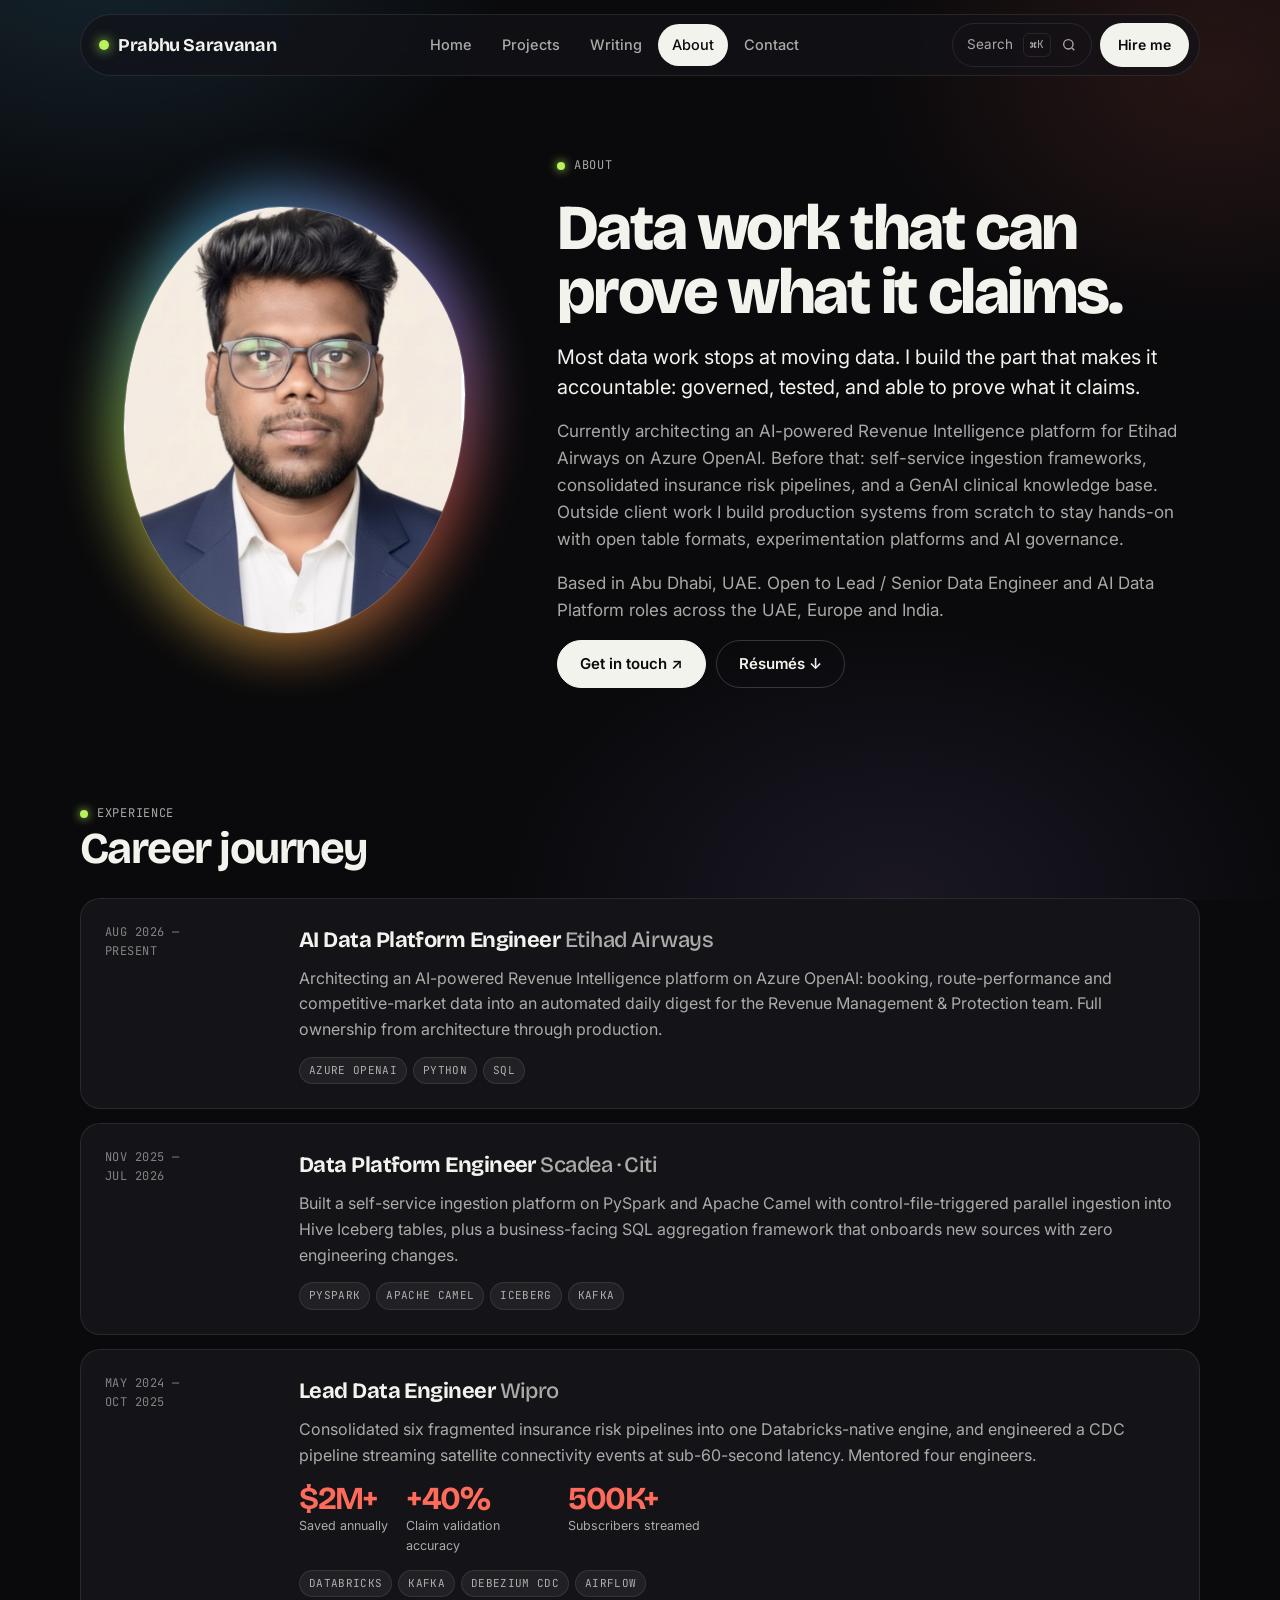
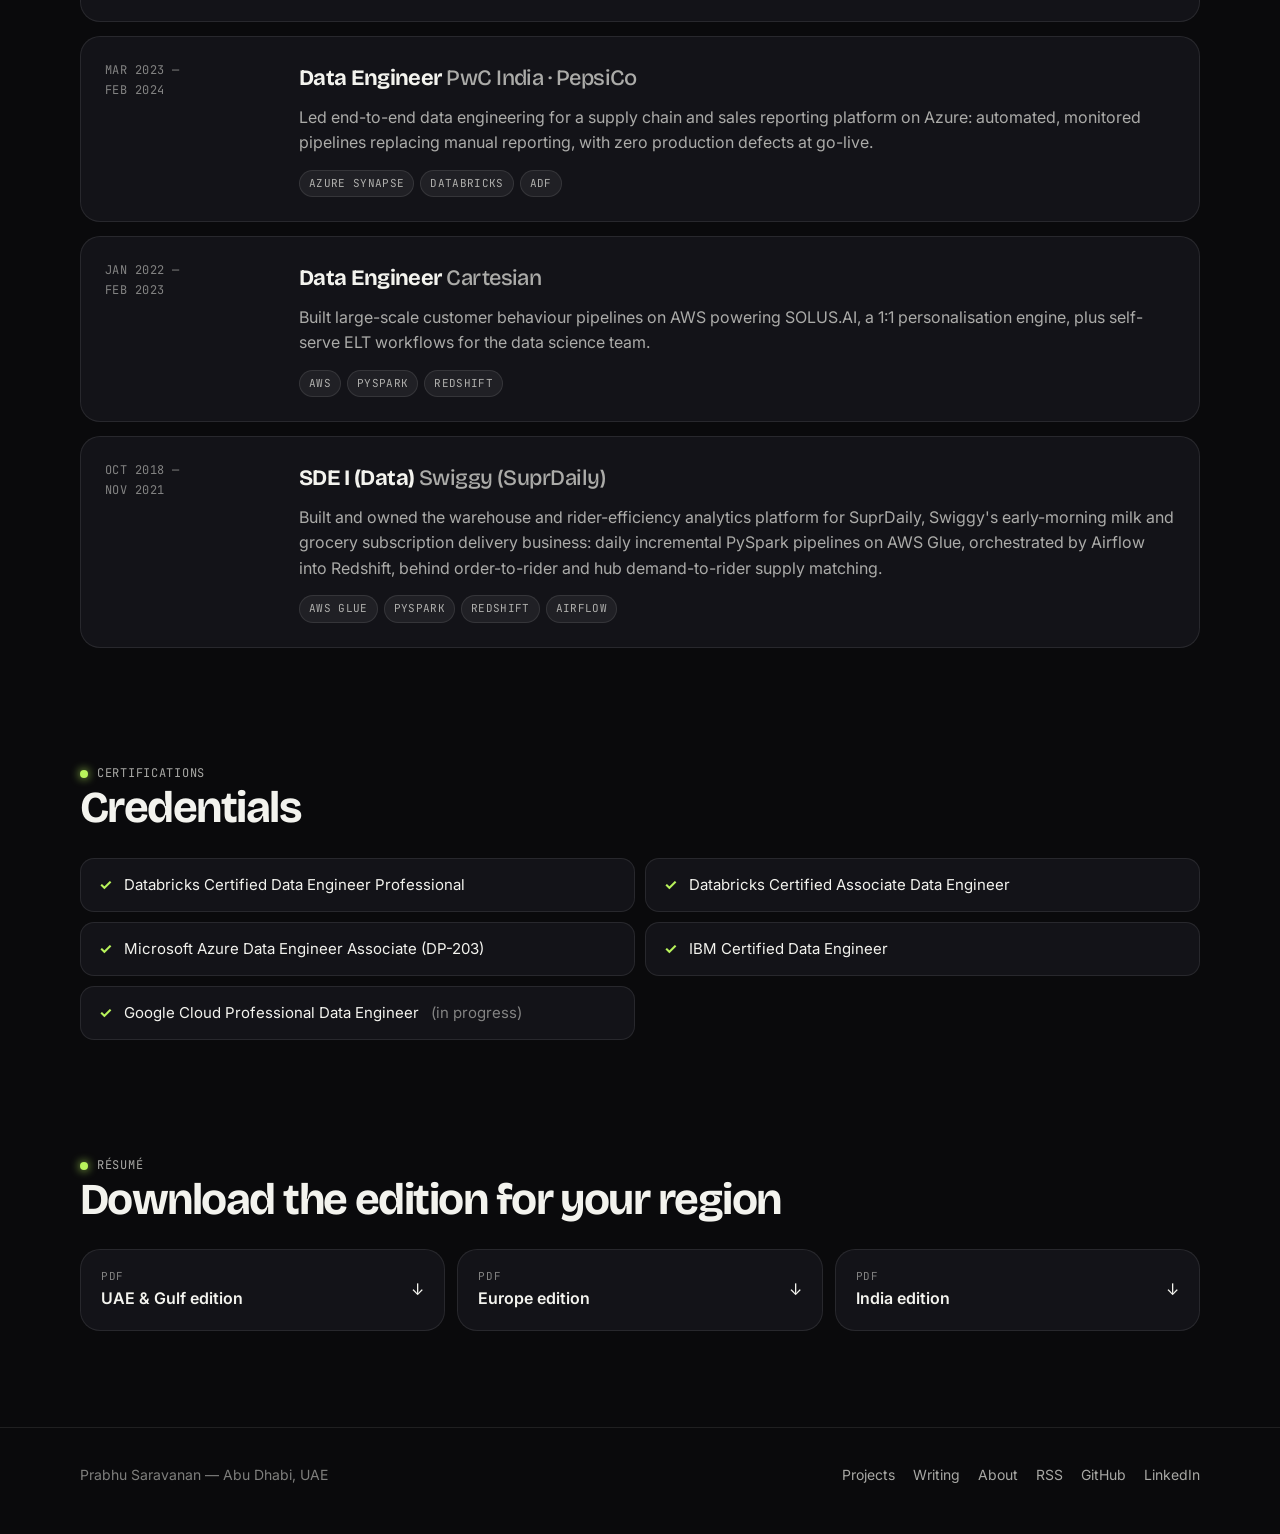
==== about/index.html @ c367462d "Redesign: dark hub-style site with portrait hero, colour tiles, projects and about pages, ⌘K search " ====
<!DOCTYPE html>
<html lang="en">
<head>
<meta charset="UTF-8">
<meta name="viewport" content="width=device-width, initial-scale=1.0">
<script>document.documentElement.classList.add('js')</script>
<title>About — Prabhu Saravanan</title>
<meta name="description" content="About Prabhu Saravanan, Lead Data Engineer: career journey, skills, certifications and résumés for the UAE, Europe and India.">
<link rel="canonical" href="https://saravanaprabhu1398-afk.github.io/about/">
<meta property="og:type" content="website">
<meta property="og:title" content="About — Prabhu Saravanan">
<meta property="og:description" content="About Prabhu Saravanan, Lead Data Engineer: career journey, skills, certifications and résumés for the UAE, Europe and India.">
<meta property="og:url" content="https://saravanaprabhu1398-afk.github.io/about/">
<meta property="og:image" content="https://saravanaprabhu1398-afk.github.io/assets/og-image.png">
<meta name="twitter:card" content="summary_large_image">
<meta name="theme-color" content="#0a0a0c">
<link rel="icon" href="data:image/svg+xml,%3Csvg xmlns='http://www.w3.org/2000/svg' viewBox='0 0 32 32'%3E%3Crect width='32' height='32' rx='8' fill='%230a0a0c'/%3E%3Ccircle cx='16' cy='16' r='7' fill='%23b8f35b'/%3E%3C/svg%3E">
<link rel="preconnect" href="https://fonts.googleapis.com">
<link rel="preconnect" href="https://fonts.gstatic.com" crossorigin>
<link href="https://fonts.googleapis.com/css2?family=Bricolage+Grotesque:opsz,wght@12..96,500..800&family=Inter:wght@400;500;600&family=JetBrains+Mono:wght@400;500&display=swap" rel="stylesheet">
<link rel="stylesheet" href="/site.css?v=1">
</head>
<body>
<!--SHARED:NAV-->
<a href="#top" class="skip-link">Skip to content</a>
<header class="nav">
  <div class="nav-bar">
    <a href="/" class="brand"><i aria-hidden="true"></i>Prabhu Saravanan</a>
    <nav class="nav-links" id="navLinks" aria-label="Main"><a href="/">Home</a><a href="/projects/">Projects</a><a href="/blog/">Writing</a><a href="/about/" aria-current="page">About</a><a href="/#contact">Contact</a></nav>
    <div class="nav-tools">
      <button class="search-btn" data-open-search aria-label="Search the site"><span>Search</span><kbd>⌘K</kbd><svg width="16" height="16" viewBox="0 0 24 24" fill="none" stroke="currentColor" stroke-width="2" aria-hidden="true" class="search-ico"><circle cx="11" cy="11" r="7"/><path d="m20 20-3.5-3.5"/></svg></button>
      <a class="nav-cta" href="/#contact">Hire me</a>
      <button class="menu-btn" id="menuBtn" aria-label="Menu" aria-expanded="false" aria-controls="navLinks"><span></span></button>
    </div>
  </div>
</header>
<div class="palette" id="palette" role="dialog" aria-modal="true" aria-label="Search">
  <div class="palette-box">
    <input type="text" placeholder="Search projects, case studies, résumés…" aria-label="Search" autocomplete="off">
    <ul></ul>
    <div class="palette-hint">↑↓ to move · ↵ to open · esc to close</div>
  </div>
</div>
<!--/SHARED:NAV-->

<main id="top">
  <section>
    <div class="wrap about-grid">
      <figure class="portrait"><img src="/assets/prabhu.jpg" width="774" height="1016" alt="Prabhu Saravanan" onerror="this.closest('.portrait').remove()"></figure>
      <div>
        <span class="eyebrow"><span class="dot"></span>About</span>
        <h1>Data work that can prove what it claims.</h1>
        <p class="lead">Most data work stops at moving data. I build the part that makes it accountable: governed, tested, and able to prove what it claims.</p>
        <p>Currently architecting an AI-powered Revenue Intelligence platform for Etihad Airways on Azure OpenAI. Before that: self-service ingestion frameworks, consolidated insurance risk pipelines, and a GenAI clinical knowledge base. Outside client work I build production systems from scratch to stay hands-on with open table formats, experimentation platforms and AI governance.</p>
        <p>Based in Abu Dhabi, UAE. Open to Lead / Senior Data Engineer and AI Data Platform roles across the UAE, Europe and India.</p>
        <div class="hero-cta"><a class="btn primary" href="/#contact">Get in touch ↗</a><a class="btn" href="#resumes">Résumés ↓</a></div>
      </div>
    </div>
  </section>

  <section id="experience">
    <div class="wrap">
      <div class="section-head"><div><span class="eyebrow"><span class="dot"></span>Experience</span><h2>Career journey</h2></div></div>
      <div class="timeline">
        <article class="card job" data-reveal><div class="when">Aug 2026 —<br>Present</div><div>
          <h3>AI Data Platform Engineer <em>Etihad Airways</em></h3>
          <p>Architecting an AI-powered Revenue Intelligence platform on Azure OpenAI: booking, route-performance and competitive-market data into an automated daily digest for the Revenue Management &amp; Protection team. Full ownership from architecture through production.</p>
          <div class="tags"><span>Azure OpenAI</span><span>Python</span><span>SQL</span></div></div></article>
        <article class="card job" data-reveal><div class="when">Nov 2025 —<br>Jul 2026</div><div>
          <h3>Data Platform Engineer <em>Scadea · Citi</em></h3>
          <p>Built a self-service ingestion platform on PySpark and Apache Camel with control-file-triggered parallel ingestion into Hive Iceberg tables, plus a business-facing SQL aggregation framework that onboards new sources with zero engineering changes.</p>
          <div class="tags"><span>PySpark</span><span>Apache Camel</span><span>Iceberg</span><span>Kafka</span></div></div></article>
        <article class="card job" data-reveal><div class="when">May 2024 —<br>Oct 2025</div><div>
          <h3>Lead Data Engineer <em>Wipro</em></h3>
          <p>Consolidated six fragmented insurance risk pipelines into one Databricks-native engine, and engineered a CDC pipeline streaming satellite connectivity events at sub-60-second latency. Mentored four engineers.</p>
          <div class="case-metrics"><div><b>$2M+</b><em>Saved annually</em></div><div><b>+40%</b><em>Claim validation accuracy</em></div><div><b>500K+</b><em>Subscribers streamed</em></div></div>
          <div class="tags"><span>Databricks</span><span>Kafka</span><span>Debezium CDC</span><span>Airflow</span></div></div></article>
        <article class="card job" data-reveal><div class="when">Mar 2023 —<br>Feb 2024</div><div>
          <h3>Data Engineer <em>PwC India · PepsiCo</em></h3>
          <p>Led end-to-end data engineering for a supply chain and sales reporting platform on Azure: automated, monitored pipelines replacing manual reporting, with zero production defects at go-live.</p>
          <div class="tags"><span>Azure Synapse</span><span>Databricks</span><span>ADF</span></div></div></article>
        <article class="card job" data-reveal><div class="when">Jan 2022 —<br>Feb 2023</div><div>
          <h3>Data Engineer <em>Cartesian</em></h3>
          <p>Built large-scale customer behaviour pipelines on AWS powering SOLUS.AI, a 1:1 personalisation engine, plus self-serve ELT workflows for the data science team.</p>
          <div class="tags"><span>AWS</span><span>PySpark</span><span>Redshift</span></div></div></article>
        <article class="card job" data-reveal><div class="when">Oct 2018 —<br>Nov 2021</div><div>
          <h3>SDE I (Data) <em>Swiggy (SuprDaily)</em></h3>
          <p>Built and owned the warehouse and rider-efficiency analytics platform for SuprDaily, Swiggy's early-morning milk and grocery subscription delivery business: daily incremental PySpark pipelines on AWS Glue, orchestrated by Airflow into Redshift, behind order-to-rider and hub demand-to-rider supply matching.</p>
          <div class="tags"><span>AWS Glue</span><span>PySpark</span><span>Redshift</span><span>Airflow</span></div></div></article>
      </div>
    </div>
  </section>

  <section id="certs">
    <div class="wrap">
      <div class="section-head"><div><span class="eyebrow"><span class="dot"></span>Certifications</span><h2>Credentials</h2></div></div>
      <ul class="certs">
        <li>Databricks Certified Data Engineer Professional</li>
        <li>Databricks Certified Associate Data Engineer</li>
        <li>Microsoft Azure Data Engineer Associate (DP-203)</li>
        <li>IBM Certified Data Engineer</li>
        <li>Google Cloud Professional Data Engineer <em>(in progress)</em></li>
      </ul>
    </div>
  </section>

  <section id="resumes">
    <div class="wrap">
      <div class="section-head"><div><span class="eyebrow"><span class="dot"></span>Résumé</span><h2>Download the edition for your region</h2></div></div>
      <div class="resumes">
        <a class="card" href="/assets/Prabhu_Saravanan_Resume_UAE.pdf" download><span><small>PDF</small><strong>UAE &amp; Gulf edition</strong></span><span aria-hidden="true">↓</span></a>
        <a class="card" href="/assets/Prabhu_Saravanan_Resume_Europe.pdf" download><span><small>PDF</small><strong>Europe edition</strong></span><span aria-hidden="true">↓</span></a>
        <a class="card" href="/assets/Prabhu_Saravanan_Resume_India.pdf" download><span><small>PDF</small><strong>India edition</strong></span><span aria-hidden="true">↓</span></a>
      </div>
    </div>
  </section>
</main>

<!--SHARED:FOOT-->
<footer class="footer">
  <div class="wrap">
    <span>Prabhu Saravanan — Abu Dhabi, UAE</span>
    <nav aria-label="Footer"><a href="/projects/">Projects</a><a href="/blog/">Writing</a><a href="/about/">About</a><a href="/feed.xml">RSS</a><a href="https://github.com/saravanaprabhu1398-afk" rel="noopener">GitHub</a><a href="https://www.linkedin.com/in/prabhu-saravanan-a53317226" rel="noopener">LinkedIn</a></nav>
  </div>
</footer>
<script src="/site.js?v=1"></script>
<!--/SHARED:FOOT-->
</body>
</html>
---- site.css ----
/* ==========================================================================
   site.css: the whole site's design. Dark, colourful, hub-style.
   Tokens first; components after; one media query block at the end.
   ========================================================================== */
:root {
  --bg: #0a0a0c;
  --surface: #131318;
  --surface-2: #1b1b22;
  --line: rgba(255, 255, 255, 0.09);
  --line-strong: rgba(255, 255, 255, 0.18);
  --text: #f3f3ee;
  --muted: rgba(243, 243, 238, 0.68);
  --faint: rgba(243, 243, 238, 0.5);

  --coral: #ff6b5b;
  --amber: #ffb547;
  --lime: #b8f35b;
  --sky: #5bc8ff;
  --violet: #a78bfa;

  --display: 'Bricolage Grotesque', 'Helvetica Neue', Arial, sans-serif;
  --body: 'Inter', 'Helvetica Neue', Arial, sans-serif;
  --mono: 'JetBrains Mono', ui-monospace, Menlo, monospace;
  --radius: 20px;
  --ease: cubic-bezier(0.16, 1, 0.3, 1);
}

*, *::before, *::after { box-sizing: border-box; }
html { scroll-behavior: smooth; scroll-padding-top: 96px; -webkit-text-size-adjust: 100%; }
body {
  margin: 0;
  background: var(--bg);
  color: var(--text);
  font-family: var(--body);
  font-size: 16px;
  line-height: 1.6;
  -webkit-font-smoothing: antialiased;
  overflow-x: hidden;
}
img, svg { max-width: 100%; display: block; }
a { color: inherit; text-decoration: none; }
h1, h2, h3, h4, p, ul, ol, dl, dd, figure { margin: 0; }
ul, ol { padding: 0; list-style: none; }
button { font: inherit; color: inherit; background: none; border: 0; cursor: pointer; }
:focus-visible { outline: 2px solid var(--sky); outline-offset: 3px; border-radius: 6px; }
::selection { background: var(--coral); color: #fff; }

.wrap { width: min(1120px, 100% - 40px); margin-inline: auto; }
.skip-link { position: absolute; left: 12px; top: -60px; z-index: 100; background: var(--text); color: var(--bg); padding: 10px 14px; border-radius: 10px; }
.skip-link:focus { top: 12px; }

/* Ambient background glow */
body::before {
  content: '';
  position: fixed; inset: 0; z-index: -1;
  background:
    radial-gradient(600px 400px at 8% -5%, rgba(91, 200, 255, 0.14), transparent 70%),
    radial-gradient(520px 380px at 95% 8%, rgba(255, 107, 91, 0.12), transparent 70%),
    radial-gradient(600px 420px at 70% 100%, rgba(167, 139, 250, 0.10), transparent 70%);
  pointer-events: none;
}

/* ---------- Nav ---------- */
.nav { position: fixed; top: 14px; left: 0; right: 0; z-index: 50; pointer-events: none; }
.nav-bar {
  pointer-events: auto;
  width: min(1120px, 100% - 28px);
  margin-inline: auto;
  display: flex; align-items: center; justify-content: space-between; gap: 12px;
  padding: 8px 10px 8px 18px;
  background: rgba(19, 19, 24, 0.72);
  backdrop-filter: blur(18px) saturate(1.4);
  -webkit-backdrop-filter: blur(18px) saturate(1.4);
  border: 1px solid var(--line);
  border-radius: 999px;
}
.brand { font-family: var(--display); font-weight: 700; font-size: 18px; letter-spacing: -0.02em; display: inline-flex; align-items: center; gap: 9px; min-height: 44px; }
.brand i { width: 10px; height: 10px; border-radius: 50%; background: var(--lime); box-shadow: 0 0 12px var(--lime); }
.nav-links { display: flex; gap: 2px; }
.nav-links a { padding: 9px 14px; border-radius: 999px; font-size: 14.5px; font-weight: 500; color: var(--muted); transition: background 0.2s, color 0.2s; }
.nav-links a:hover { color: var(--text); background: rgba(255, 255, 255, 0.07); }
.nav-links a[aria-current='page'] { color: var(--bg); background: var(--text); }
.nav-tools { display: flex; align-items: center; gap: 8px; }
.search-btn {
  display: inline-flex; align-items: center; gap: 10px; min-height: 44px; padding: 0 14px;
  border: 1px solid var(--line); border-radius: 999px; font-size: 13.5px; color: var(--muted);
  transition: border-color 0.2s, color 0.2s;
}
.search-btn:hover { border-color: var(--line-strong); color: var(--text); }
.search-btn kbd { font-family: var(--mono); font-size: 11px; padding: 2px 6px; border: 1px solid var(--line); border-radius: 6px; }
.nav-cta { display: inline-flex; align-items: center; min-height: 44px; padding: 0 18px; border-radius: 999px; background: var(--text); color: var(--bg); font-weight: 600; font-size: 14px; transition: transform 0.25s var(--ease); }
.nav-cta:hover { transform: translateY(-1px); }
.menu-btn { display: none; width: 44px; height: 44px; border: 1px solid var(--line); border-radius: 50%; align-items: center; justify-content: center; }
.menu-btn span, .menu-btn span::before { display: block; width: 18px; height: 2px; background: var(--text); border-radius: 2px; position: relative; }
.menu-btn span::before { content: ''; position: absolute; top: -6px; }
.menu-btn[aria-expanded='true'] span { background: transparent; }
.menu-btn[aria-expanded='true'] span::before { top: 0; transform: rotate(45deg); box-shadow: 0 0 0 0 transparent; }
.menu-btn[aria-expanded='true'] span::after { content: ''; position: absolute; top: 0; left: 0; width: 18px; height: 2px; background: var(--text); transform: rotate(-45deg); }

/* ---------- Generic section ---------- */
main { padding-top: 96px; }
section { padding: 56px 0; }
.eyebrow { display: inline-flex; align-items: center; gap: 9px; font-family: var(--mono); font-size: 12px; letter-spacing: 0.06em; text-transform: uppercase; color: var(--muted); }
.eyebrow .dot { width: 8px; height: 8px; border-radius: 50%; background: var(--lime); box-shadow: 0 0 10px var(--lime); }
.section-head { display: flex; align-items: end; justify-content: space-between; gap: 20px; margin-bottom: 26px; flex-wrap: wrap; }
.section-head h2 { font-family: var(--display); font-weight: 700; font-size: clamp(28px, 4vw, 44px); letter-spacing: -0.035em; line-height: 1.05; }
.section-head p { color: var(--muted); max-width: 52ch; margin-top: 8px; }
.more-link { font-weight: 600; font-size: 15px; display: inline-flex; gap: 8px; align-items: center; border-bottom: 1px solid var(--line-strong); padding-bottom: 2px; min-height: 28px; }
.more-link:hover { border-color: var(--text); }

.card { background: var(--surface); border: 1px solid var(--line); border-radius: var(--radius); }
.tags { display: flex; flex-wrap: wrap; gap: 6px; }
.tags span { font-family: var(--mono); font-size: 11px; letter-spacing: 0.03em; text-transform: uppercase; padding: 4px 9px; border-radius: 999px; background: rgba(255, 255, 255, 0.06); border: 1px solid var(--line); color: var(--muted); }
.badge { font-family: var(--mono); font-size: 11px; letter-spacing: 0.06em; text-transform: uppercase; color: var(--faint); }

/* ---------- Hero ---------- */
.hero { padding: 40px 0 24px; }
.hero-grid { display: grid; grid-template-columns: 1.15fr 0.85fr; gap: 40px; align-items: center; }
.hero h1 { font-family: var(--display); font-weight: 800; font-size: clamp(40px, 6.4vw, 78px); line-height: 0.98; letter-spacing: -0.045em; margin: 20px 0 18px; }
.hero h1 em { font-style: normal; background: linear-gradient(100deg, var(--coral), var(--amber) 45%, var(--lime)); -webkit-background-clip: text; background-clip: text; color: transparent; }
.typed-line { font-size: clamp(18px, 2vw, 22px); color: var(--muted); min-height: 1.6em; }
.typed-line b { font-weight: 600; color: var(--text); }
.typed-line .cursor { display: inline-block; width: 2px; height: 1.1em; background: var(--lime); margin-left: 3px; vertical-align: text-bottom; animation: blink 1s steps(2) infinite; }
@keyframes blink { 50% { opacity: 0; } }
.hero-sub { color: var(--muted); max-width: 52ch; margin: 14px 0 26px; }
.hero-cta { display: flex; flex-wrap: wrap; gap: 10px; }
.btn { display: inline-flex; align-items: center; gap: 8px; min-height: 48px; padding: 0 22px; border-radius: 999px; font-weight: 600; font-size: 15px; border: 1px solid var(--line-strong); transition: transform 0.25s var(--ease), background 0.2s; }
.btn:hover { transform: translateY(-2px); background: rgba(255, 255, 255, 0.06); }
.btn.primary { background: var(--text); color: var(--bg); border-color: var(--text); }
.btn.primary:hover { background: #fff; }
.hero-meta { margin-top: 20px; font-family: var(--mono); font-size: 12px; letter-spacing: 0.05em; text-transform: uppercase; color: var(--faint); }

.portrait { position: relative; justify-self: center; width: min(380px, 80%); aspect-ratio: 4 / 5; }
.portrait::before {
  content: ''; position: absolute; inset: -4%;
  background: conic-gradient(from 120deg, var(--coral), var(--amber), var(--lime), var(--sky), var(--violet), var(--coral));
  border-radius: 46% 54% 52% 48% / 52% 44% 56% 48%;
  filter: blur(26px); opacity: 0.55; animation: morph 14s ease-in-out infinite;
}
.portrait img {
  position: relative; width: 100%; height: 100%; object-fit: cover; object-position: 50% 20%;
  border-radius: 46% 54% 52% 48% / 52% 44% 56% 48%;
  border: 1px solid var(--line-strong); animation: morph 14s ease-in-out infinite;
}
@keyframes morph {
  0%, 100% { border-radius: 46% 54% 52% 48% / 52% 44% 56% 48%; }
  50% { border-radius: 56% 44% 46% 54% / 44% 56% 46% 54%; }
}
.chip-float { position: absolute; padding: 7px 12px; border-radius: 999px; font-family: var(--mono); font-size: 12px; background: rgba(19, 19, 24, 0.85); border: 1px solid var(--line-strong); backdrop-filter: blur(8px); animation: bob 6s ease-in-out infinite; }
.chip-float:nth-of-type(1) { top: 8%; left: -8%; color: var(--coral); }
.chip-float:nth-of-type(2) { top: 40%; right: -10%; color: var(--sky); animation-delay: -2s; }
.chip-float:nth-of-type(3) { bottom: 12%; left: -6%; color: var(--lime); animation-delay: -4s; }
@keyframes bob { 50% { transform: translateY(-8px); } }

/* ---------- Stat tiles ---------- */
.tiles { display: grid; grid-template-columns: repeat(5, minmax(0, 1fr)); gap: 12px; padding-top: 24px; }
.tile { display: flex; flex-direction: column; justify-content: space-between; gap: 22px; min-height: 148px; padding: 18px; border-radius: 18px; color: #0a0a0c; transition: transform 0.3s var(--ease); }
.tile:hover { transform: translateY(-4px) rotate(-0.6deg); }
.tile .num { font-family: var(--display); font-weight: 800; font-size: clamp(32px, 3.6vw, 46px); letter-spacing: -0.04em; line-height: 1; }
.tile .lab { font-size: 13.5px; font-weight: 500; line-height: 1.35; opacity: 0.82; }
.tile .arr { align-self: flex-end; font-weight: 700; }
.tile.coral { background: var(--coral); } .tile.amber { background: var(--amber); } .tile.lime { background: var(--lime); }
.tile.sky { background: var(--sky); } .tile.violet { background: var(--violet); }
.tiles-note { font-family: var(--mono); font-size: 11px; letter-spacing: 0.05em; text-transform: uppercase; color: var(--faint); margin-top: 14px; }

/* ---------- Feed ---------- */
.feed { display: grid; grid-template-columns: 1.4fr 1fr; gap: 14px; }
.feed-list { display: grid; gap: 10px; }
.feed-item { display: grid; grid-template-columns: auto 1fr auto; gap: 14px; align-items: center; padding: 16px 18px; min-height: 64px; transition: border-color 0.2s, transform 0.25s var(--ease); }
.feed-item:hover { border-color: var(--line-strong); transform: translateX(3px); }
.feed-item .kind { font-family: var(--mono); font-size: 11px; text-transform: uppercase; letter-spacing: 0.06em; padding: 4px 9px; border-radius: 999px; background: rgba(184, 243, 91, 0.14); color: var(--lime); }
.feed-item strong { display: block; font-weight: 600; font-size: 16px; letter-spacing: -0.01em; text-transform: capitalize; }
.feed-item span.d { display: block; font-size: 13.5px; color: var(--muted); line-height: 1.45; }
.feed-item time, .feed-item .when { font-family: var(--mono); font-size: 11px; color: var(--faint); text-transform: uppercase; white-space: nowrap; }
.feed-side { padding: 22px; display: flex; flex-direction: column; gap: 12px; justify-content: space-between; background: linear-gradient(160deg, rgba(167, 139, 250, 0.16), var(--surface) 60%); }
.feed-side h3 { font-family: var(--display); font-size: 22px; letter-spacing: -0.03em; line-height: 1.15; }
.feed-side p { color: var(--muted); font-size: 14.5px; }
.live-note { font-family: var(--mono); font-size: 11px; letter-spacing: 0.05em; text-transform: uppercase; color: var(--faint); margin-top: 12px; }
#feedList[hidden], .live-hide[hidden] { display: none; }

/* ---------- Case studies ---------- */
.cases { display: grid; grid-template-columns: repeat(3, minmax(0, 1fr)); gap: 14px; }
.case { padding: 24px; display: flex; flex-direction: column; gap: 14px; border-top: 3px solid var(--accent, var(--coral)); }
.case:nth-child(2) { --accent: var(--sky); } .case:nth-child(3) { --accent: var(--lime); }
.case h3 { font-family: var(--display); font-weight: 700; font-size: 23px; letter-spacing: -0.03em; line-height: 1.12; }
.case dl { flex: 1; }
.case dt { font-family: var(--mono); font-size: 11px; text-transform: uppercase; letter-spacing: 0.06em; color: var(--faint); margin: 14px 0 4px; }
.case dd { color: var(--muted); font-size: 15px; line-height: 1.55; }
.case-metrics { display: flex; flex-wrap: wrap; gap: 18px; }
.case-metrics div { display: flex; flex-direction: column; }
.case-metrics b { font-family: var(--display); font-size: 32px; letter-spacing: -0.04em; color: var(--accent, var(--coral)); line-height: 1.05; }
.case-metrics em { font-style: normal; font-size: 12.5px; color: var(--muted); max-width: 18ch; }

/* ---------- Project cards ---------- */
.projects { display: grid; grid-template-columns: repeat(2, minmax(0, 1fr)); gap: 14px; }
.project { display: flex; flex-direction: column; overflow: hidden; transition: transform 0.3s var(--ease), border-color 0.2s; }
.project:hover { transform: translateY(-4px); border-color: var(--line-strong); }
.project[hidden] { display: none; }
.project-img { aspect-ratio: 16 / 9; background: #0e0e12; display: flex; align-items: center; justify-content: center; border-bottom: 1px solid var(--line); overflow: hidden; }
.project-img img { width: 100%; height: 100%; object-fit: contain; }
.project-body { padding: 22px; display: flex; flex-direction: column; gap: 12px; flex: 1; }
.project h3 { font-family: var(--display); font-weight: 700; font-size: 24px; letter-spacing: -0.03em; line-height: 1.1; }
.project p { color: var(--muted); font-size: 15px; flex: 1; }
.project .metric { display: flex; align-items: baseline; gap: 12px; flex-wrap: wrap; padding: 12px 0 0; border-top: 1px solid var(--line); }
.project .metric b { font-family: var(--display); font-size: 30px; letter-spacing: -0.04em; color: var(--amber); line-height: 1; }
.project .metric span { font-size: 13.5px; color: var(--muted); flex: 1; min-width: 180px; }
.evidence { display: inline-flex; gap: 6px; align-items: center; font-size: 12.5px; font-weight: 500; border-bottom: 1px solid var(--line-strong); margin-left: 4px; white-space: nowrap; }
.evidence b { font-family: var(--mono); font-size: 10.5px; text-transform: uppercase; letter-spacing: 0.05em; padding: 2px 7px; border-radius: 999px; background: rgba(255, 181, 71, 0.16); color: var(--amber); font-size: 10.5px; }
.project .links { display: flex; gap: 16px; flex-wrap: wrap; font-weight: 600; font-size: 14.5px; }
.project .links a { border-bottom: 1px solid var(--line-strong); min-height: 24px; }
.project .links a:hover { border-color: var(--text); }
.project .links .muted { color: var(--faint); font-weight: 400; border: 0; }

.filters { display: flex; flex-wrap: wrap; gap: 8px; margin-bottom: 22px; }
.filters button { min-height: 44px; padding: 0 18px; border: 1px solid var(--line); border-radius: 999px; font-weight: 500; font-size: 14px; color: var(--muted); transition: all 0.2s; }
.filters button:hover { color: var(--text); border-color: var(--line-strong); }
.filters button[aria-pressed='true'] { background: var(--text); color: var(--bg); border-color: var(--text); }

/* ---------- Skills / certs ---------- */
.skills { display: grid; grid-template-columns: repeat(4, minmax(0, 1fr)); gap: 12px; }
.skill { padding: 20px; }
.skill i { font-style: normal; font-family: var(--mono); font-size: 12px; color: var(--faint); }
.skill h3 { font-family: var(--display); font-size: 20px; letter-spacing: -0.02em; margin: 6px 0 10px; }
.skill p { color: var(--muted); font-size: 14.5px; line-height: 1.55; }
.certs { display: grid; grid-template-columns: repeat(2, minmax(0, 1fr)); gap: 10px; }
.certs li { padding: 14px 18px; display: flex; gap: 12px; align-items: center; background: var(--surface); border: 1px solid var(--line); border-radius: 14px; font-size: 15px; }
.certs li::before { content: '✓'; color: var(--lime); font-weight: 700; }
.certs em { font-style: normal; color: var(--faint); }

/* ---------- Timeline (about) ---------- */
.timeline { display: grid; gap: 14px; }
.job { display: grid; grid-template-columns: 170px 1fr; gap: 24px; padding: 24px; }
.job .when { font-family: var(--mono); font-size: 12px; letter-spacing: 0.04em; text-transform: uppercase; color: var(--faint); line-height: 1.6; }
.job h3 { font-family: var(--display); font-weight: 700; font-size: 22px; letter-spacing: -0.025em; }
.job h3 em { font-style: normal; color: var(--muted); font-weight: 500; }
.job p { color: var(--muted); margin: 8px 0 14px; }
.job .case-metrics { margin-bottom: 14px; }

/* ---------- About page ---------- */
.about-grid { display: grid; grid-template-columns: 0.8fr 1.2fr; gap: 48px; align-items: center; }
.about-grid h1 { font-family: var(--display); font-weight: 800; font-size: clamp(36px, 5.4vw, 64px); letter-spacing: -0.04em; line-height: 1; margin: 18px 0; }
.about-grid p { color: var(--muted); font-size: 17px; margin-bottom: 16px; max-width: 58ch; }
.about-grid p.lead { color: var(--text); font-size: 20px; line-height: 1.5; }
.resumes { display: grid; grid-template-columns: repeat(3, minmax(0, 1fr)); gap: 12px; }
.resumes a { padding: 18px 20px; display: flex; justify-content: space-between; align-items: center; min-height: 64px; transition: border-color 0.2s, transform 0.25s var(--ease); }
.resumes a:hover { border-color: var(--line-strong); transform: translateY(-2px); }
.resumes small { display: block; font-family: var(--mono); font-size: 11px; text-transform: uppercase; letter-spacing: 0.06em; color: var(--faint); }
.resumes strong { font-weight: 600; }

/* ---------- Contact ---------- */
.contact { padding: clamp(28px, 5vw, 56px); background: linear-gradient(135deg, rgba(255, 107, 91, 0.2), rgba(167, 139, 250, 0.16) 60%, var(--surface)); }
.contact h2 { font-family: var(--display); font-weight: 800; font-size: clamp(30px, 4.6vw, 54px); letter-spacing: -0.04em; line-height: 1.02; max-width: 18ch; }
.contact p { color: var(--muted); max-width: 52ch; margin: 14px 0 26px; }
.contact-links { display: flex; flex-wrap: wrap; gap: 10px; }

/* ---------- Writing ---------- */
.post-list { display: grid; gap: 12px; }
.post { background: var(--surface); border: 1px solid var(--line); border-radius: var(--radius); transition: border-color 0.2s, transform 0.25s var(--ease); }
.post:hover { border-color: var(--line-strong); transform: translateY(-2px); }
.post-link { display: block; padding: 22px 24px; }
.post-meta { display: flex; flex-wrap: wrap; align-items: center; gap: 8px; font-family: var(--mono); font-size: 11px; letter-spacing: 0.06em; text-transform: uppercase; color: var(--faint); margin-bottom: 8px; }
.post-meta em { font-style: normal; color: var(--lime); }
.post-meta .sep { opacity: 0.5; }
.post-status { padding: 2px 8px; border-radius: 999px; background: rgba(255, 181, 71, 0.16); color: var(--amber); }
.post h2, .post h3 { font-family: var(--display); font-weight: 700; font-size: 22px; letter-spacing: -0.025em; line-height: 1.15; }
.post p { color: var(--muted); margin-top: 6px; font-size: 15px; }
.post-more { display: inline-block; margin-top: 12px; font-weight: 600; font-size: 14.5px; }
.feed-note { margin-top: 18px; font-size: 14px; color: var(--muted); }
.feed-note a { border-bottom: 1px solid var(--line-strong); }

/* Article */
.article { max-width: 760px; }
.article-meta { margin-bottom: 18px; }
.article-title { font-family: var(--display); font-weight: 800; font-size: clamp(34px, 5.6vw, 58px); letter-spacing: -0.04em; line-height: 1.02; margin-bottom: 18px; }
.article-lede { font-size: 20px; line-height: 1.5; color: var(--muted); margin-bottom: 40px; max-width: 60ch; }
.article-body { font-size: 17.5px; line-height: 1.72; }
.article-body > * { max-width: 68ch; }
.article-body p { margin: 0 0 24px; color: rgba(243, 243, 238, 0.86); }
.article-body h2 { font-family: var(--display); font-size: 30px; letter-spacing: -0.03em; margin: 52px 0 16px; line-height: 1.12; }
.article-body h3 { font-family: var(--display); font-size: 21px; margin: 36px 0 12px; }
.article-body a { text-decoration: underline; text-underline-offset: 3px; text-decoration-color: var(--line-strong); }
.article-body a:hover { text-decoration-color: currentColor; }
.article-body ul, .article-body ol { margin: 0 0 24px; padding-left: 22px; list-style: revert; color: rgba(243, 243, 238, 0.86); }
.article-body li { margin-bottom: 8px; }
.article-body blockquote { margin: 28px 0; padding: 4px 0 4px 20px; border-left: 3px solid var(--coral); color: var(--muted); }
.article-body code { font-family: var(--mono); font-size: 0.88em; padding: 2px 6px; border-radius: 6px; background: var(--surface-2); }
.article-body pre { margin: 0 0 28px; padding: 18px 20px; overflow-x: auto; background: var(--surface); border: 1px solid var(--line); border-radius: 14px; font-size: 14px; line-height: 1.6; }
.article-body pre code { padding: 0; background: none; }
.article-body table { width: 100%; border-collapse: collapse; margin: 0 0 28px; font-size: 15px; display: block; overflow-x: auto; }
.article-body th, .article-body td { text-align: left; padding: 10px 14px; border-bottom: 1px solid var(--line); }
.article-body th { font-family: var(--mono); font-size: 12px; text-transform: uppercase; letter-spacing: 0.05em; color: var(--faint); }
.article-body img { border-radius: 14px; margin: 0 0 24px; }
.article-tags { display: flex; flex-wrap: wrap; gap: 6px; margin: 36px 0 0; }
.article-tags span { font-family: var(--mono); font-size: 11px; text-transform: uppercase; padding: 4px 9px; border-radius: 999px; background: rgba(255, 255, 255, 0.06); border: 1px solid var(--line); color: var(--muted); }
.article-foot { display: flex; gap: 10px; flex-wrap: wrap; margin-top: 36px; }

/* ---------- Footer ---------- */
.footer { padding: 36px 0 48px; border-top: 1px solid var(--line); margin-top: 40px; color: var(--faint); font-size: 14px; }
.footer .wrap { display: flex; justify-content: space-between; gap: 16px; flex-wrap: wrap; }
.footer a { color: var(--muted); }
.footer a:hover { color: var(--text); }
.footer nav { display: flex; gap: 18px; flex-wrap: wrap; }

/* ---------- Search palette ---------- */
.palette { position: fixed; inset: 0; z-index: 90; display: none; align-items: flex-start; justify-content: center; padding: 12vh 16px 0; background: rgba(5, 5, 8, 0.7); backdrop-filter: blur(6px); }
.palette.open { display: flex; }
.palette-box { width: min(620px, 100%); background: var(--surface); border: 1px solid var(--line-strong); border-radius: 18px; overflow: hidden; box-shadow: 0 30px 80px rgba(0, 0, 0, 0.6); }
.palette input { width: 100%; padding: 18px 20px; background: none; border: 0; border-bottom: 1px solid var(--line); color: var(--text); font: inherit; font-size: 17px; outline: none; }
.palette ul { max-height: 52vh; overflow-y: auto; padding: 8px; }
.palette li a { display: grid; grid-template-columns: auto 1fr; gap: 12px; align-items: center; padding: 11px 12px; border-radius: 12px; min-height: 48px; }
.palette li a:hover, .palette li a.sel { background: rgba(255, 255, 255, 0.07); }
.palette li .k { font-family: var(--mono); font-size: 10.5px; text-transform: uppercase; letter-spacing: 0.05em; color: var(--faint); width: 64px; }
.palette li strong { display: block; font-weight: 600; font-size: 15px; }
.palette li small { display: block; color: var(--muted); font-size: 13px; line-height: 1.35; }
.palette .empty { padding: 20px; color: var(--muted); }
.palette-hint { padding: 10px 16px; border-top: 1px solid var(--line); font-family: var(--mono); font-size: 11px; color: var(--faint); }

/* ---------- Reveal ---------- */
.js [data-reveal] { opacity: 0; transform: translateY(14px); transition: opacity 0.5s ease, transform 0.5s var(--ease); }
.js [data-reveal].in { opacity: 1; transform: none; }

/* ---------- Responsive ---------- */
@media (max-width: 960px) {
  .hero-grid, .about-grid { grid-template-columns: 1fr; }
  .portrait { order: -1; width: min(280px, 70%); }
  .tiles { grid-template-columns: repeat(3, minmax(0, 1fr)); }
  .feed, .cases, .skills { grid-template-columns: 1fr; }
  .skills { grid-template-columns: repeat(2, minmax(0, 1fr)); }
  .resumes { grid-template-columns: 1fr; }
  .job { grid-template-columns: 1fr; gap: 8px; }
}
@media (max-width: 820px) {
  .menu-btn { display: inline-flex; }
  .search-btn span, .search-btn kbd { display: none; }
  .search-btn { padding: 0; width: 44px; justify-content: center; }
  .nav-cta { display: none; }
  .nav-links { display: none; position: absolute; top: 66px; left: 0; right: 0; flex-direction: column; padding: 10px; background: rgba(19, 19, 24, 0.96); border: 1px solid var(--line); border-radius: 22px; }
  .nav-links.open { display: flex; }
  .nav-links a { padding: 14px 16px; font-size: 16px; }
  .nav-bar { position: relative; }
}
@media (max-width: 640px) {
  section { padding: 40px 0; }
  .tiles { grid-template-columns: repeat(2, minmax(0, 1fr)); }
  .projects, .certs, .skills { grid-template-columns: 1fr; }
  .feed-item { grid-template-columns: 1fr; gap: 6px; }
  .feed-item .when { justify-self: start; }
  .chip-float { display: none; }
}
@media (prefers-reduced-motion: reduce) {
  *, *::before, *::after { animation: none !important; transition: none !important; scroll-behavior: auto !important; }
  .js [data-reveal] { opacity: 1; transform: none; }
}
@media print {
  .nav, .footer, .palette, .hero-cta, .filters { display: none !important; }
  body, body::before { background: #fff !important; color: #000 !important; }
  .card, .project, .post { border-color: #ccc; background: #fff; }
  * { color: #000 !important; }
}
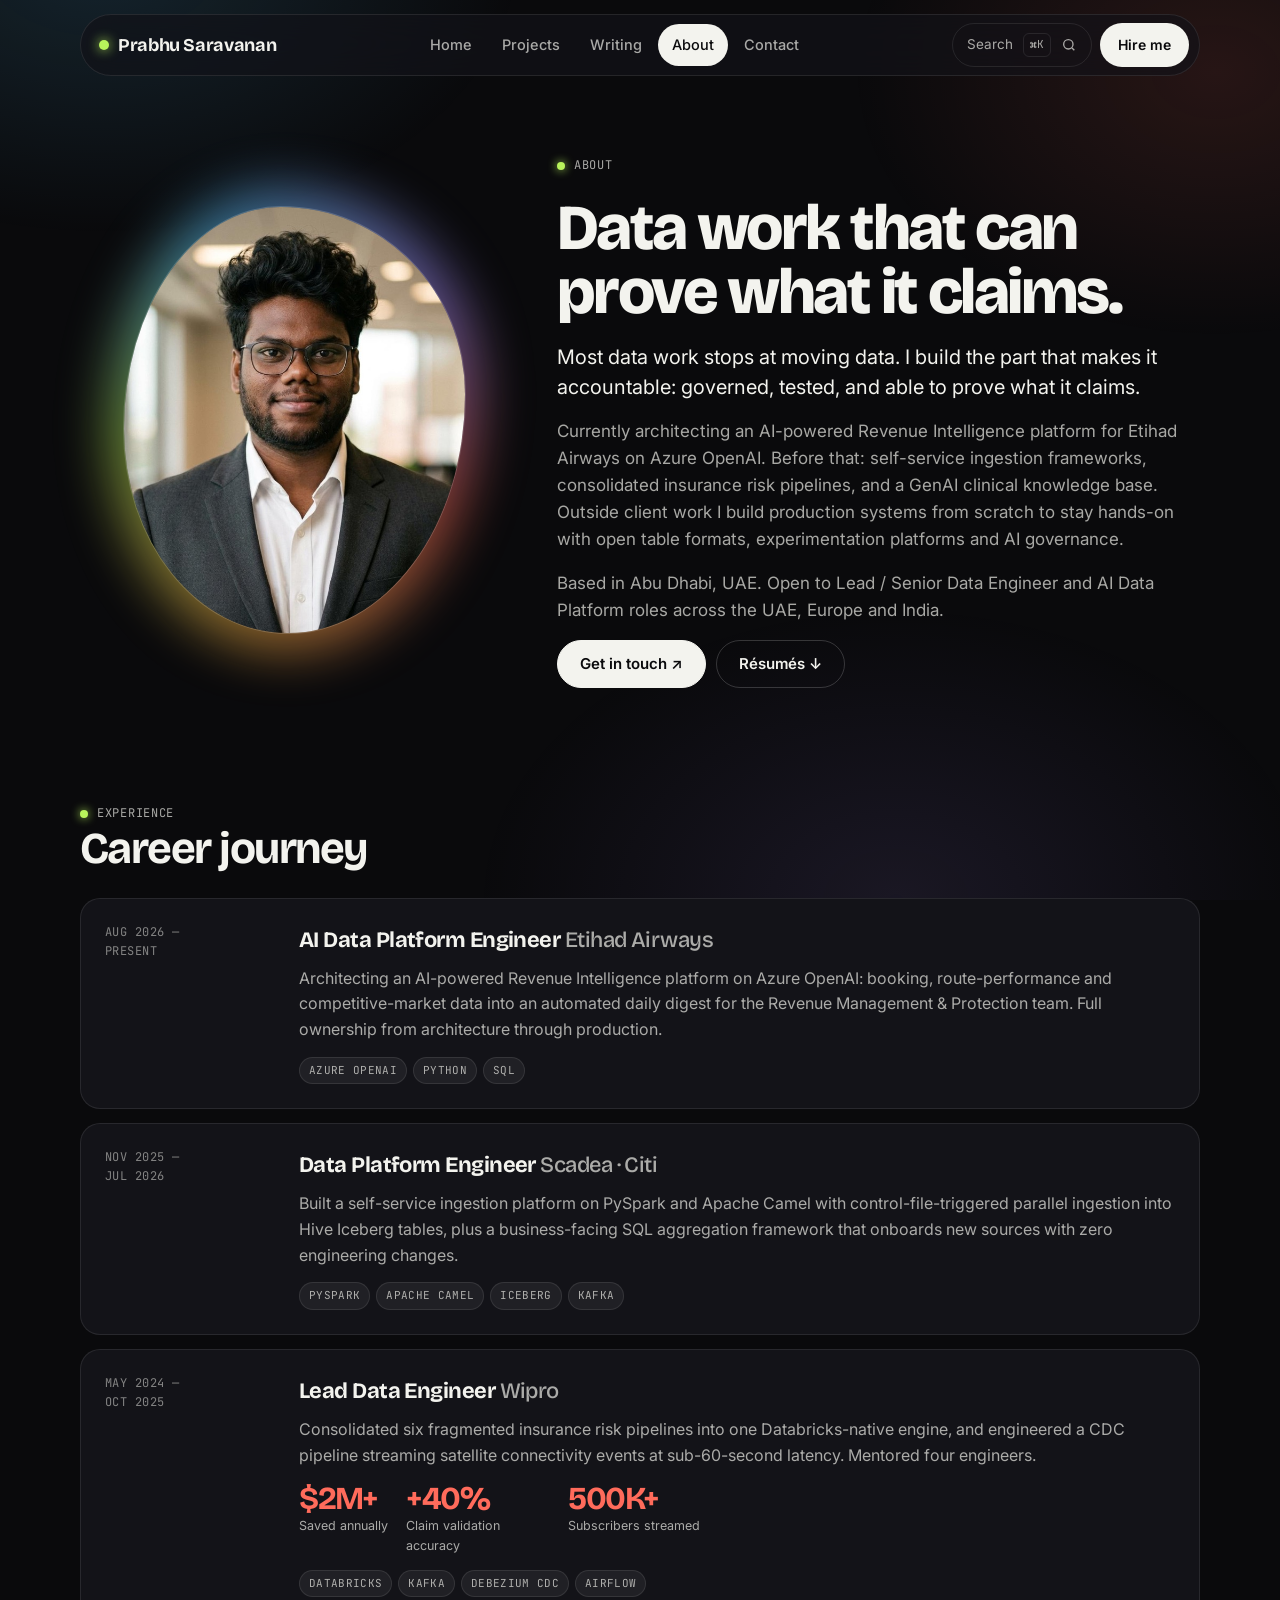
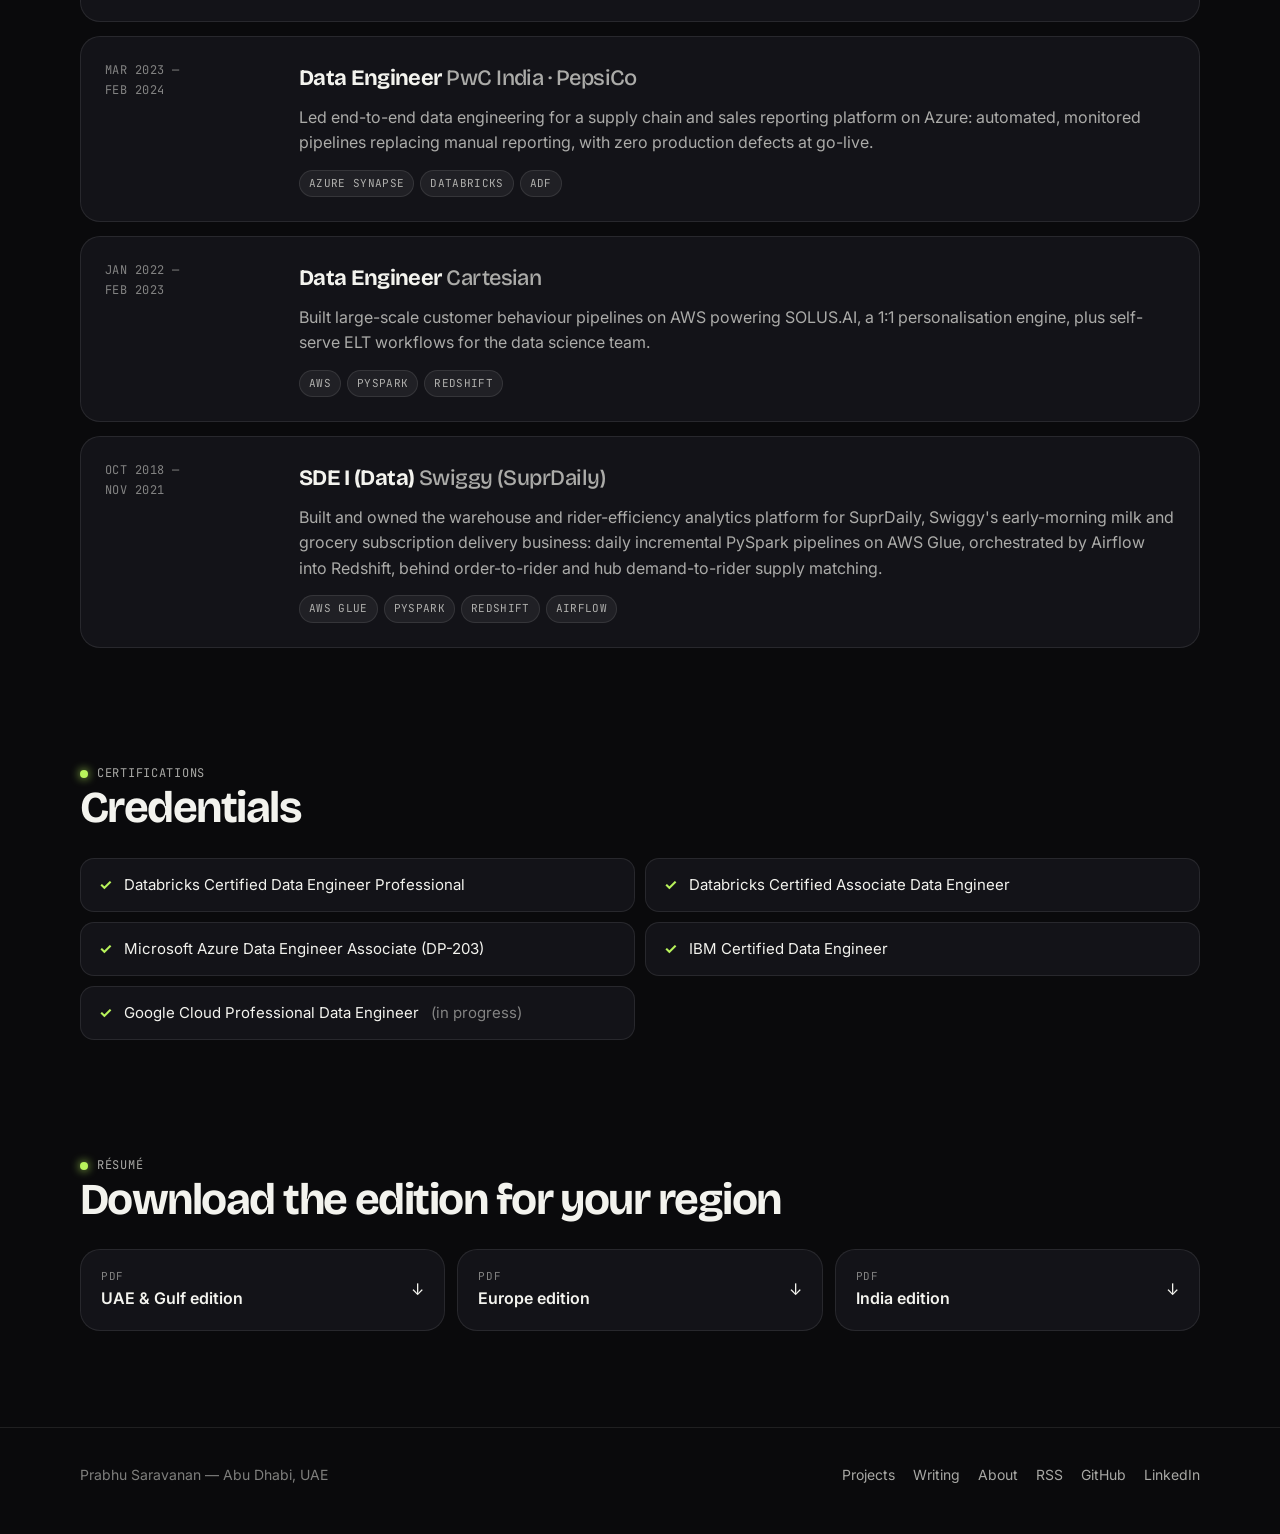
==== commit 39858cef: "Update portrait photo Co-Authored-By: Claude Sonnet 5.5 <noreply@anthropic.com>" ====
--- a/about/index.html
+++ b/about/index.html
@@ -46,7 +46,7 @@
 <main id="top">
   <section>
     <div class="wrap about-grid">
-      <figure class="portrait"><img src="/assets/prabhu.jpg" width="774" height="1016" alt="Prabhu Saravanan" onerror="this.closest('.portrait').remove()"></figure>
+      <figure class="portrait"><img src="/assets/prabhu.jpg?v=2" width="800" height="800" alt="Prabhu Saravanan" onerror="this.closest('.portrait').remove()"></figure>
       <div>
         <span class="eyebrow"><span class="dot"></span>About</span>
         <h1>Data work that can prove what it claims.</h1>
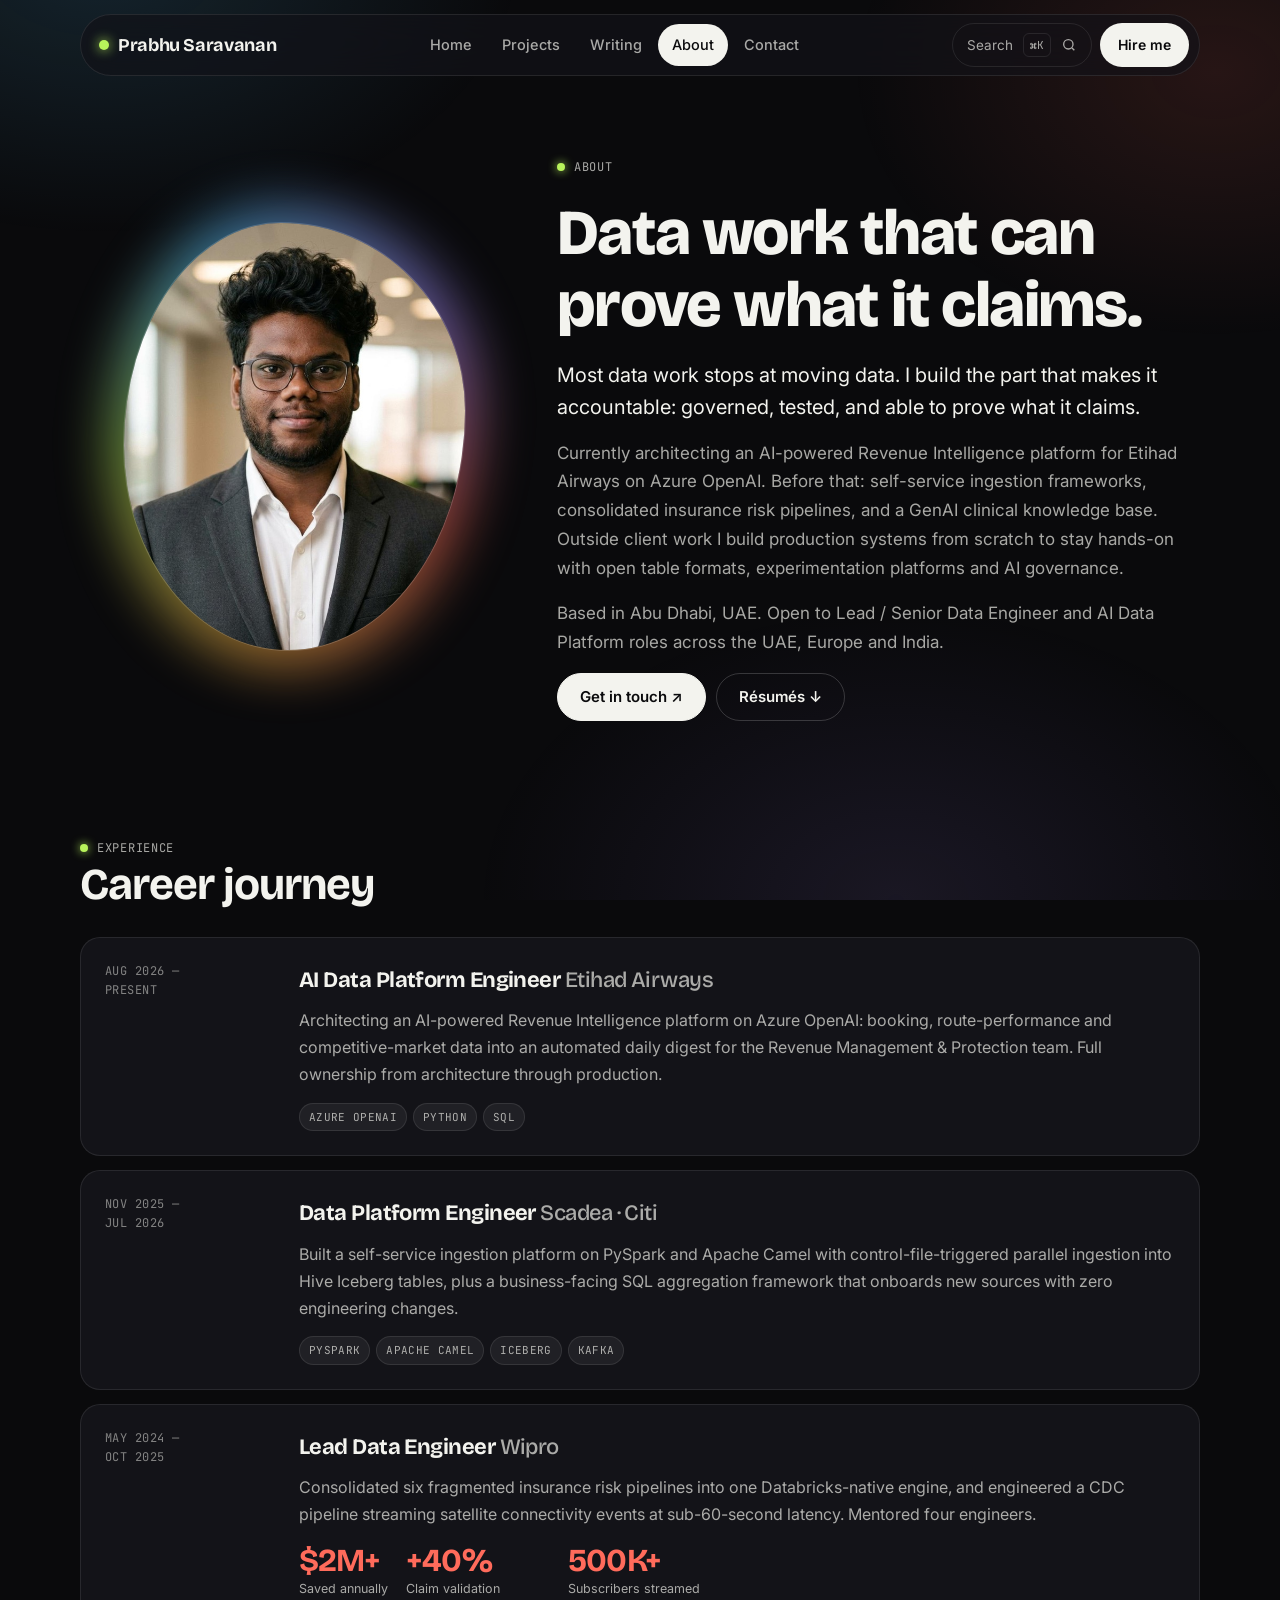
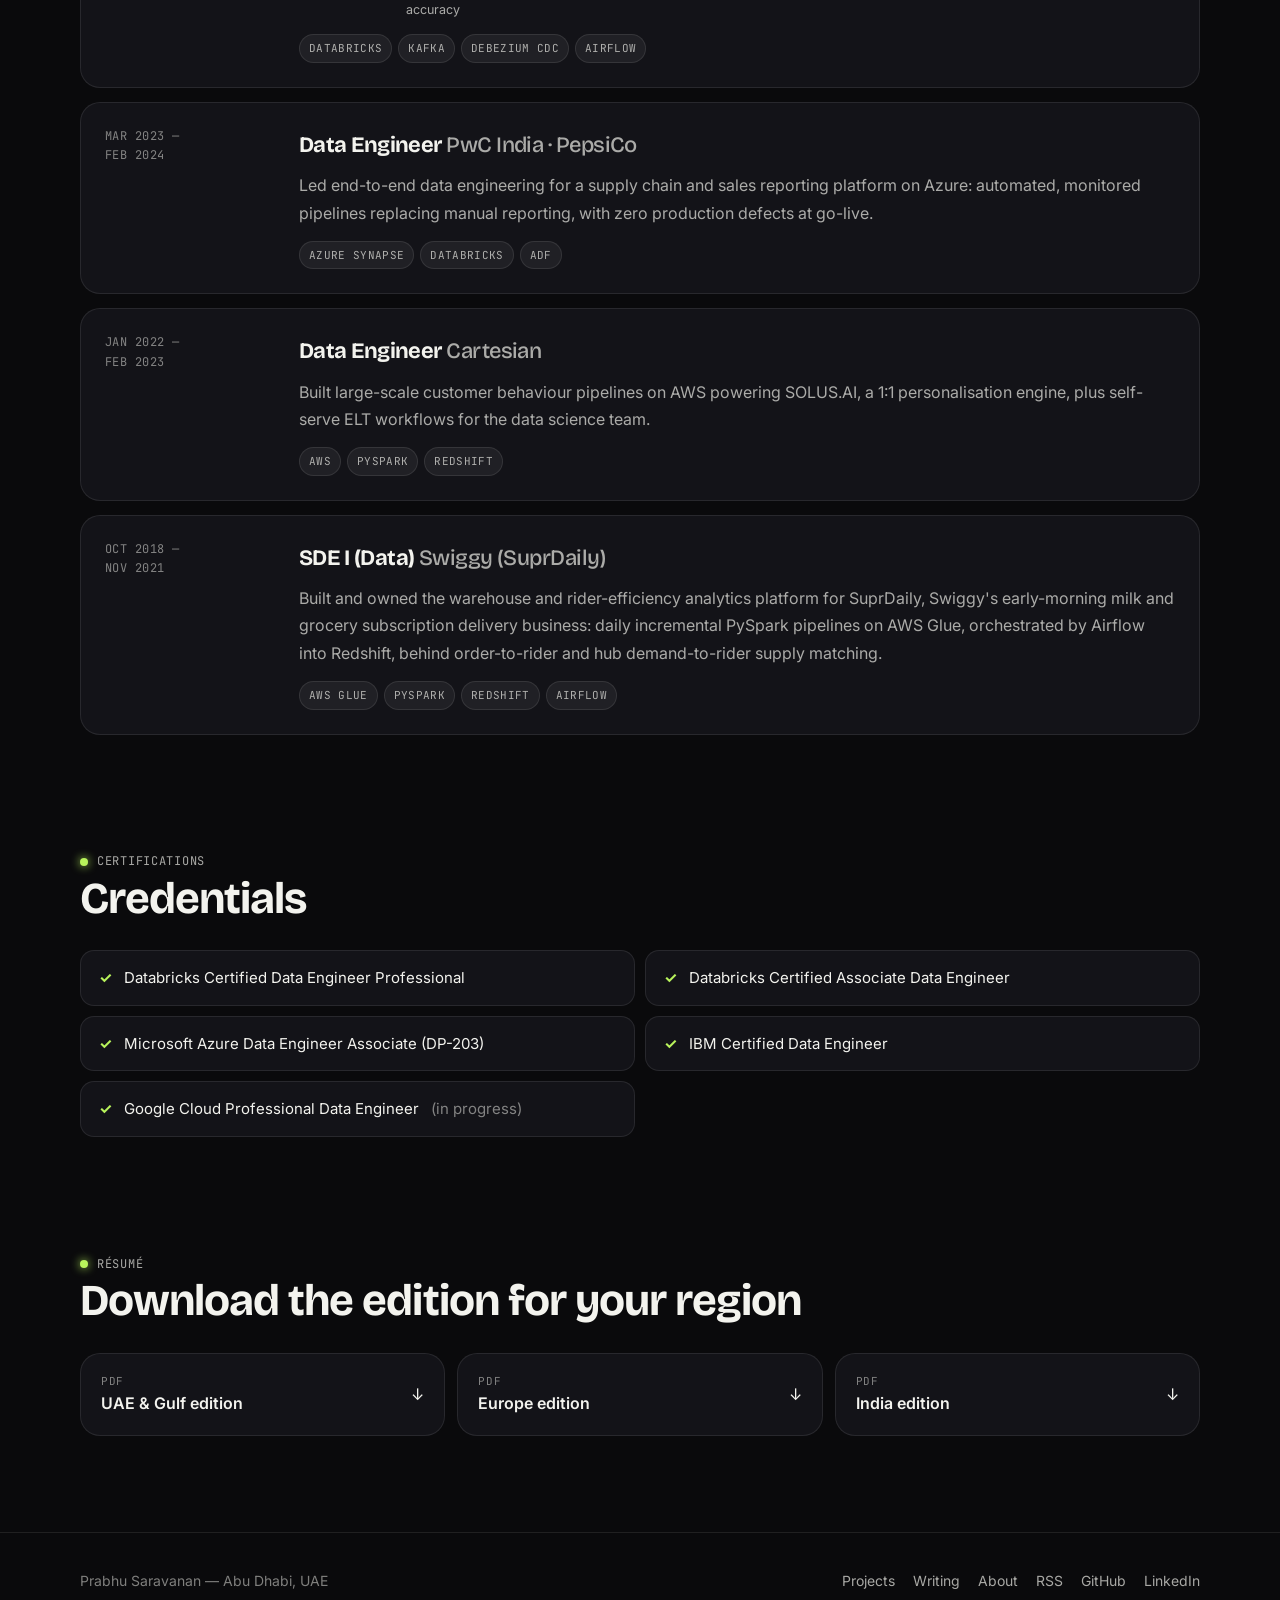
==== commit b9adf9c6: "Loosen heading tracking and line height; bump CSS cache version Co-Authored-By: Claude Sonnet 5.5 <n" ====
--- a/about/index.html
+++ b/about/index.html
@@ -18,7 +18,7 @@
 <link rel="preconnect" href="https://fonts.googleapis.com">
 <link rel="preconnect" href="https://fonts.gstatic.com" crossorigin>
 <link href="https://fonts.googleapis.com/css2?family=Bricolage+Grotesque:opsz,wght@12..96,500..800&family=Inter:wght@400;500;600&family=JetBrains+Mono:wght@400;500&display=swap" rel="stylesheet">
-<link rel="stylesheet" href="/site.css?v=1">
+<link rel="stylesheet" href="/site.css?v=2">
 </head>
 <body>
 <!--SHARED:NAV-->
@@ -123,7 +123,7 @@
     <nav aria-label="Footer"><a href="/projects/">Projects</a><a href="/blog/">Writing</a><a href="/about/">About</a><a href="/feed.xml">RSS</a><a href="https://github.com/saravanaprabhu1398-afk" rel="noopener">GitHub</a><a href="https://www.linkedin.com/in/prabhu-saravanan-a53317226" rel="noopener">LinkedIn</a></nav>
   </div>
 </footer>
-<script src="/site.js?v=1"></script>
+<script src="/site.js?v=2"></script>
 <!--/SHARED:FOOT-->
 </body>
 </html>
--- a/site.css
+++ b/site.css
@@ -33,7 +33,7 @@
   color: var(--text);
   font-family: var(--body);
   font-size: 16px;
-  line-height: 1.6;
+  line-height: 1.7;
   -webkit-font-smoothing: antialiased;
   overflow-x: hidden;
 }
@@ -103,7 +103,7 @@
 .eyebrow { display: inline-flex; align-items: center; gap: 9px; font-family: var(--mono); font-size: 12px; letter-spacing: 0.06em; text-transform: uppercase; color: var(--muted); }
 .eyebrow .dot { width: 8px; height: 8px; border-radius: 50%; background: var(--lime); box-shadow: 0 0 10px var(--lime); }
 .section-head { display: flex; align-items: end; justify-content: space-between; gap: 20px; margin-bottom: 26px; flex-wrap: wrap; }
-.section-head h2 { font-family: var(--display); font-weight: 700; font-size: clamp(28px, 4vw, 44px); letter-spacing: -0.035em; line-height: 1.05; }
+.section-head h2 { font-family: var(--display); font-weight: 700; font-size: clamp(28px, 4vw, 44px); letter-spacing: -0.022em; line-height: 1.15; }
 .section-head p { color: var(--muted); max-width: 52ch; margin-top: 8px; }
 .more-link { font-weight: 600; font-size: 15px; display: inline-flex; gap: 8px; align-items: center; border-bottom: 1px solid var(--line-strong); padding-bottom: 2px; min-height: 28px; }
 .more-link:hover { border-color: var(--text); }
@@ -116,7 +116,7 @@
 /* ---------- Hero ---------- */
 .hero { padding: 40px 0 24px; }
 .hero-grid { display: grid; grid-template-columns: 1.15fr 0.85fr; gap: 40px; align-items: center; }
-.hero h1 { font-family: var(--display); font-weight: 800; font-size: clamp(40px, 6.4vw, 78px); line-height: 0.98; letter-spacing: -0.045em; margin: 20px 0 18px; }
+.hero h1 { font-family: var(--display); font-weight: 800; font-size: clamp(40px, 6.4vw, 78px); line-height: 1.12; letter-spacing: -0.028em; margin: 20px 0 18px; }
 .hero h1 em { font-style: normal; background: linear-gradient(100deg, var(--coral), var(--amber) 45%, var(--lime)); -webkit-background-clip: text; background-clip: text; color: transparent; }
 .typed-line { font-size: clamp(18px, 2vw, 22px); color: var(--muted); min-height: 1.6em; }
 .typed-line b { font-weight: 600; color: var(--text); }
@@ -156,8 +156,8 @@
 .tiles { display: grid; grid-template-columns: repeat(5, minmax(0, 1fr)); gap: 12px; padding-top: 24px; }
 .tile { display: flex; flex-direction: column; justify-content: space-between; gap: 22px; min-height: 148px; padding: 18px; border-radius: 18px; color: #0a0a0c; transition: transform 0.3s var(--ease); }
 .tile:hover { transform: translateY(-4px) rotate(-0.6deg); }
-.tile .num { font-family: var(--display); font-weight: 800; font-size: clamp(32px, 3.6vw, 46px); letter-spacing: -0.04em; line-height: 1; }
-.tile .lab { font-size: 13.5px; font-weight: 500; line-height: 1.35; opacity: 0.82; }
+.tile .num { font-family: var(--display); font-weight: 800; font-size: clamp(32px, 3.6vw, 46px); letter-spacing: -0.025em; line-height: 1.1; }
+.tile .lab { font-size: 13.5px; font-weight: 500; line-height: 1.4; opacity: 0.95; }
 .tile .arr { align-self: flex-end; font-weight: 700; }
 .tile.coral { background: var(--coral); } .tile.amber { background: var(--amber); } .tile.lime { background: var(--lime); }
 .tile.sky { background: var(--sky); } .tile.violet { background: var(--violet); }
@@ -169,11 +169,11 @@
 .feed-item { display: grid; grid-template-columns: auto 1fr auto; gap: 14px; align-items: center; padding: 16px 18px; min-height: 64px; transition: border-color 0.2s, transform 0.25s var(--ease); }
 .feed-item:hover { border-color: var(--line-strong); transform: translateX(3px); }
 .feed-item .kind { font-family: var(--mono); font-size: 11px; text-transform: uppercase; letter-spacing: 0.06em; padding: 4px 9px; border-radius: 999px; background: rgba(184, 243, 91, 0.14); color: var(--lime); }
-.feed-item strong { display: block; font-weight: 600; font-size: 16px; letter-spacing: -0.01em; text-transform: capitalize; }
+.feed-item strong { display: block; line-height: 1.3; font-weight: 600; font-size: 16px; letter-spacing: -0.01em; text-transform: capitalize; }
 .feed-item span.d { display: block; font-size: 13.5px; color: var(--muted); line-height: 1.45; }
 .feed-item time, .feed-item .when { font-family: var(--mono); font-size: 11px; color: var(--faint); text-transform: uppercase; white-space: nowrap; }
 .feed-side { padding: 22px; display: flex; flex-direction: column; gap: 12px; justify-content: space-between; background: linear-gradient(160deg, rgba(167, 139, 250, 0.16), var(--surface) 60%); }
-.feed-side h3 { font-family: var(--display); font-size: 22px; letter-spacing: -0.03em; line-height: 1.15; }
+.feed-side h3 { font-family: var(--display); font-size: 22px; letter-spacing: -0.02em; line-height: 1.25; }
 .feed-side p { color: var(--muted); font-size: 14.5px; }
 .live-note { font-family: var(--mono); font-size: 11px; letter-spacing: 0.05em; text-transform: uppercase; color: var(--faint); margin-top: 12px; }
 #feedList[hidden], .live-hide[hidden] { display: none; }
@@ -182,13 +182,13 @@
 .cases { display: grid; grid-template-columns: repeat(3, minmax(0, 1fr)); gap: 14px; }
 .case { padding: 24px; display: flex; flex-direction: column; gap: 14px; border-top: 3px solid var(--accent, var(--coral)); }
 .case:nth-child(2) { --accent: var(--sky); } .case:nth-child(3) { --accent: var(--lime); }
-.case h3 { font-family: var(--display); font-weight: 700; font-size: 23px; letter-spacing: -0.03em; line-height: 1.12; }
+.case h3 { font-family: var(--display); font-weight: 700; font-size: 23px; letter-spacing: -0.02em; line-height: 1.22; }
 .case dl { flex: 1; }
 .case dt { font-family: var(--mono); font-size: 11px; text-transform: uppercase; letter-spacing: 0.06em; color: var(--faint); margin: 14px 0 4px; }
 .case dd { color: var(--muted); font-size: 15px; line-height: 1.55; }
 .case-metrics { display: flex; flex-wrap: wrap; gap: 18px; }
 .case-metrics div { display: flex; flex-direction: column; }
-.case-metrics b { font-family: var(--display); font-size: 32px; letter-spacing: -0.04em; color: var(--accent, var(--coral)); line-height: 1.05; }
+.case-metrics b { font-family: var(--display); font-size: 32px; letter-spacing: -0.025em; color: var(--accent, var(--coral)); line-height: 1.1; }
 .case-metrics em { font-style: normal; font-size: 12.5px; color: var(--muted); max-width: 18ch; }
 
 /* ---------- Project cards ---------- */
@@ -199,10 +199,10 @@
 .project-img { aspect-ratio: 16 / 9; background: #0e0e12; display: flex; align-items: center; justify-content: center; border-bottom: 1px solid var(--line); overflow: hidden; }
 .project-img img { width: 100%; height: 100%; object-fit: contain; }
 .project-body { padding: 22px; display: flex; flex-direction: column; gap: 12px; flex: 1; }
-.project h3 { font-family: var(--display); font-weight: 700; font-size: 24px; letter-spacing: -0.03em; line-height: 1.1; }
+.project h3 { font-family: var(--display); font-weight: 700; font-size: 24px; letter-spacing: -0.02em; line-height: 1.2; }
 .project p { color: var(--muted); font-size: 15px; flex: 1; }
 .project .metric { display: flex; align-items: baseline; gap: 12px; flex-wrap: wrap; padding: 12px 0 0; border-top: 1px solid var(--line); }
-.project .metric b { font-family: var(--display); font-size: 30px; letter-spacing: -0.04em; color: var(--amber); line-height: 1; }
+.project .metric b { font-family: var(--display); font-size: 30px; letter-spacing: -0.025em; color: var(--amber); line-height: 1.1; }
 .project .metric span { font-size: 13.5px; color: var(--muted); flex: 1; min-width: 180px; }
 .evidence { display: inline-flex; gap: 6px; align-items: center; font-size: 12.5px; font-weight: 500; border-bottom: 1px solid var(--line-strong); margin-left: 4px; white-space: nowrap; }
 .evidence b { font-family: var(--mono); font-size: 10.5px; text-transform: uppercase; letter-spacing: 0.05em; padding: 2px 7px; border-radius: 999px; background: rgba(255, 181, 71, 0.16); color: var(--amber); font-size: 10.5px; }
@@ -238,9 +238,9 @@
 
 /* ---------- About page ---------- */
 .about-grid { display: grid; grid-template-columns: 0.8fr 1.2fr; gap: 48px; align-items: center; }
-.about-grid h1 { font-family: var(--display); font-weight: 800; font-size: clamp(36px, 5.4vw, 64px); letter-spacing: -0.04em; line-height: 1; margin: 18px 0; }
+.about-grid h1 { font-family: var(--display); font-weight: 800; font-size: clamp(36px, 5.4vw, 64px); letter-spacing: -0.025em; line-height: 1.12; margin: 18px 0; }
 .about-grid p { color: var(--muted); font-size: 17px; margin-bottom: 16px; max-width: 58ch; }
-.about-grid p.lead { color: var(--text); font-size: 20px; line-height: 1.5; }
+.about-grid p.lead { color: var(--text); font-size: 20px; line-height: 1.6; }
 .resumes { display: grid; grid-template-columns: repeat(3, minmax(0, 1fr)); gap: 12px; }
 .resumes a { padding: 18px 20px; display: flex; justify-content: space-between; align-items: center; min-height: 64px; transition: border-color 0.2s, transform 0.25s var(--ease); }
 .resumes a:hover { border-color: var(--line-strong); transform: translateY(-2px); }
@@ -249,7 +249,7 @@
 
 /* ---------- Contact ---------- */
 .contact { padding: clamp(28px, 5vw, 56px); background: linear-gradient(135deg, rgba(255, 107, 91, 0.2), rgba(167, 139, 250, 0.16) 60%, var(--surface)); }
-.contact h2 { font-family: var(--display); font-weight: 800; font-size: clamp(30px, 4.6vw, 54px); letter-spacing: -0.04em; line-height: 1.02; max-width: 18ch; }
+.contact h2 { font-family: var(--display); font-weight: 800; font-size: clamp(30px, 4.6vw, 54px); letter-spacing: -0.025em; line-height: 1.15; max-width: 18ch; }
 .contact p { color: var(--muted); max-width: 52ch; margin: 14px 0 26px; }
 .contact-links { display: flex; flex-wrap: wrap; gap: 10px; }
 
@@ -262,7 +262,7 @@
 .post-meta em { font-style: normal; color: var(--lime); }
 .post-meta .sep { opacity: 0.5; }
 .post-status { padding: 2px 8px; border-radius: 999px; background: rgba(255, 181, 71, 0.16); color: var(--amber); }
-.post h2, .post h3 { font-family: var(--display); font-weight: 700; font-size: 22px; letter-spacing: -0.025em; line-height: 1.15; }
+.post h2, .post h3 { font-family: var(--display); font-weight: 700; font-size: 22px; letter-spacing: -0.018em; line-height: 1.25; }
 .post p { color: var(--muted); margin-top: 6px; font-size: 15px; }
 .post-more { display: inline-block; margin-top: 12px; font-weight: 600; font-size: 14.5px; }
 .feed-note { margin-top: 18px; font-size: 14px; color: var(--muted); }
@@ -271,7 +271,7 @@
 /* Article */
 .article { max-width: 760px; }
 .article-meta { margin-bottom: 18px; }
-.article-title { font-family: var(--display); font-weight: 800; font-size: clamp(34px, 5.6vw, 58px); letter-spacing: -0.04em; line-height: 1.02; margin-bottom: 18px; }
+.article-title { font-family: var(--display); font-weight: 800; font-size: clamp(34px, 5.6vw, 58px); letter-spacing: -0.025em; line-height: 1.15; margin-bottom: 18px; }
 .article-lede { font-size: 20px; line-height: 1.5; color: var(--muted); margin-bottom: 40px; max-width: 60ch; }
 .article-body { font-size: 17.5px; line-height: 1.72; }
 .article-body > * { max-width: 68ch; }
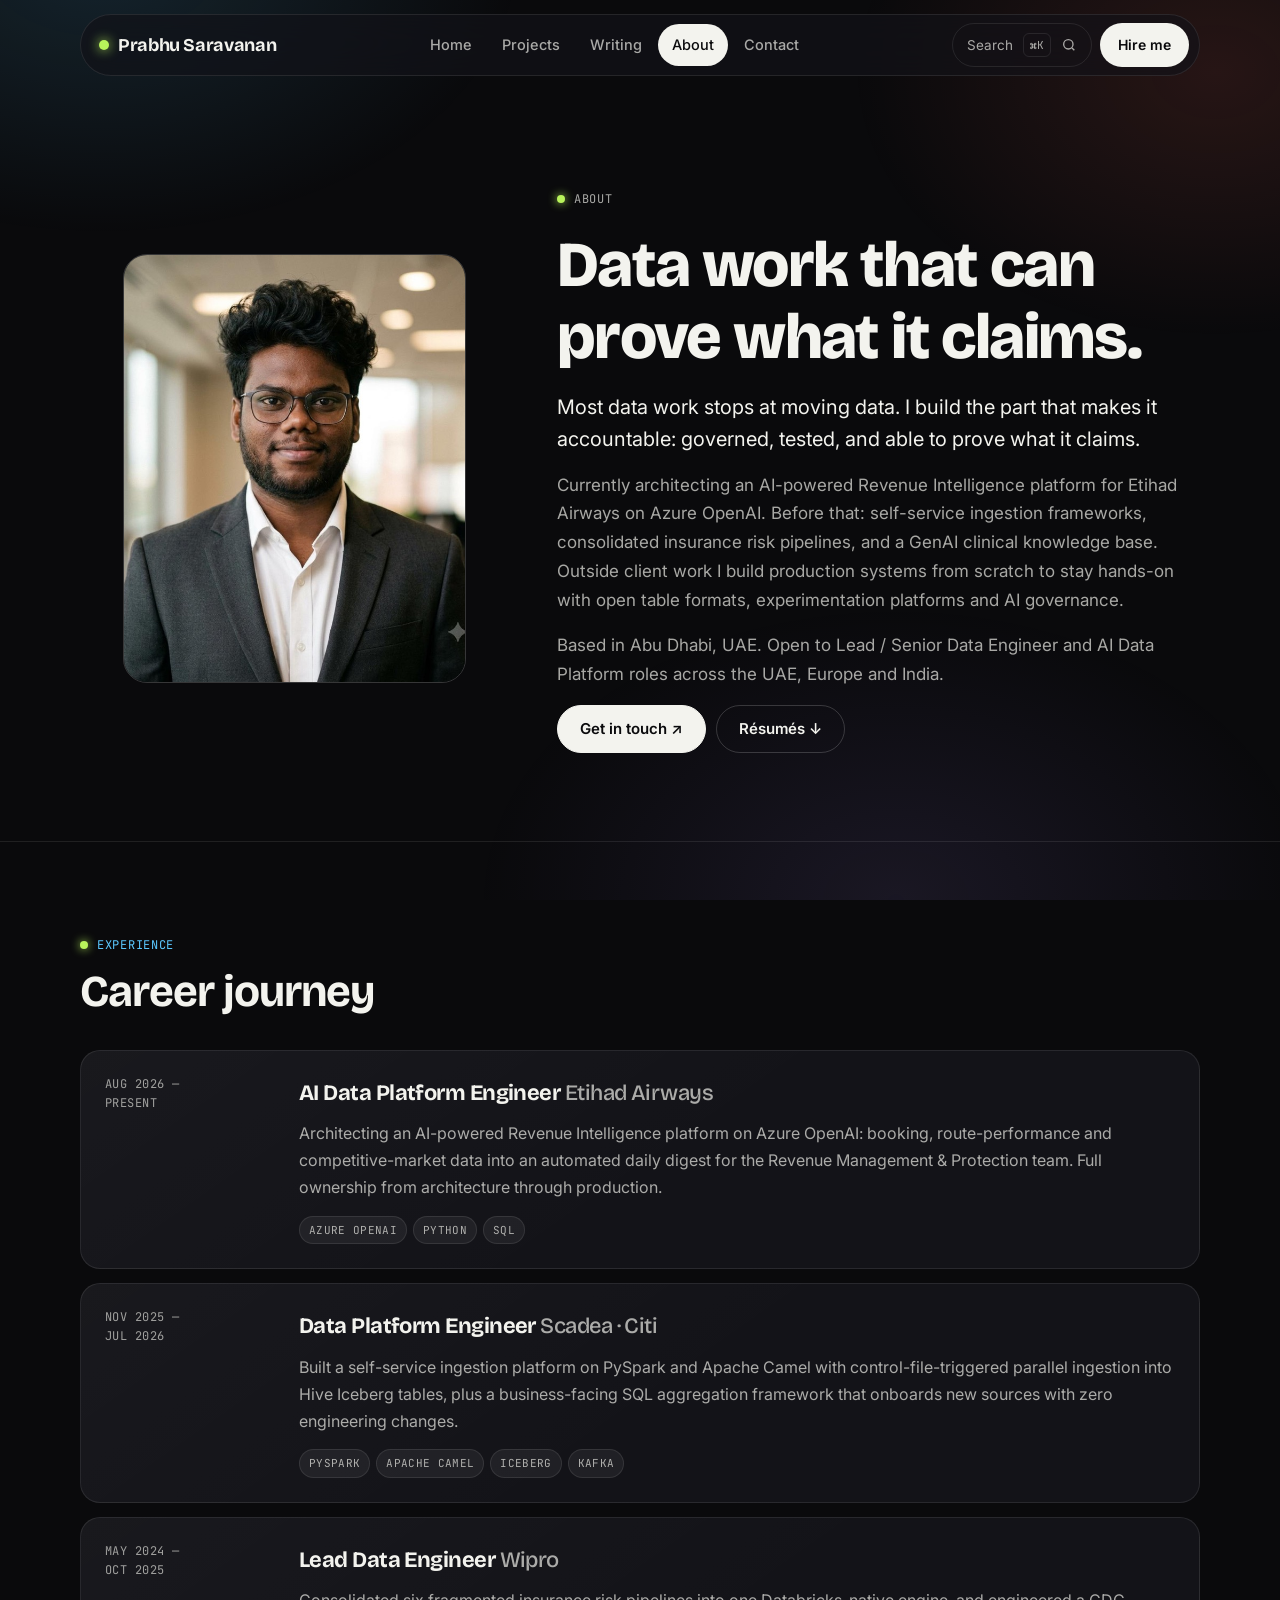
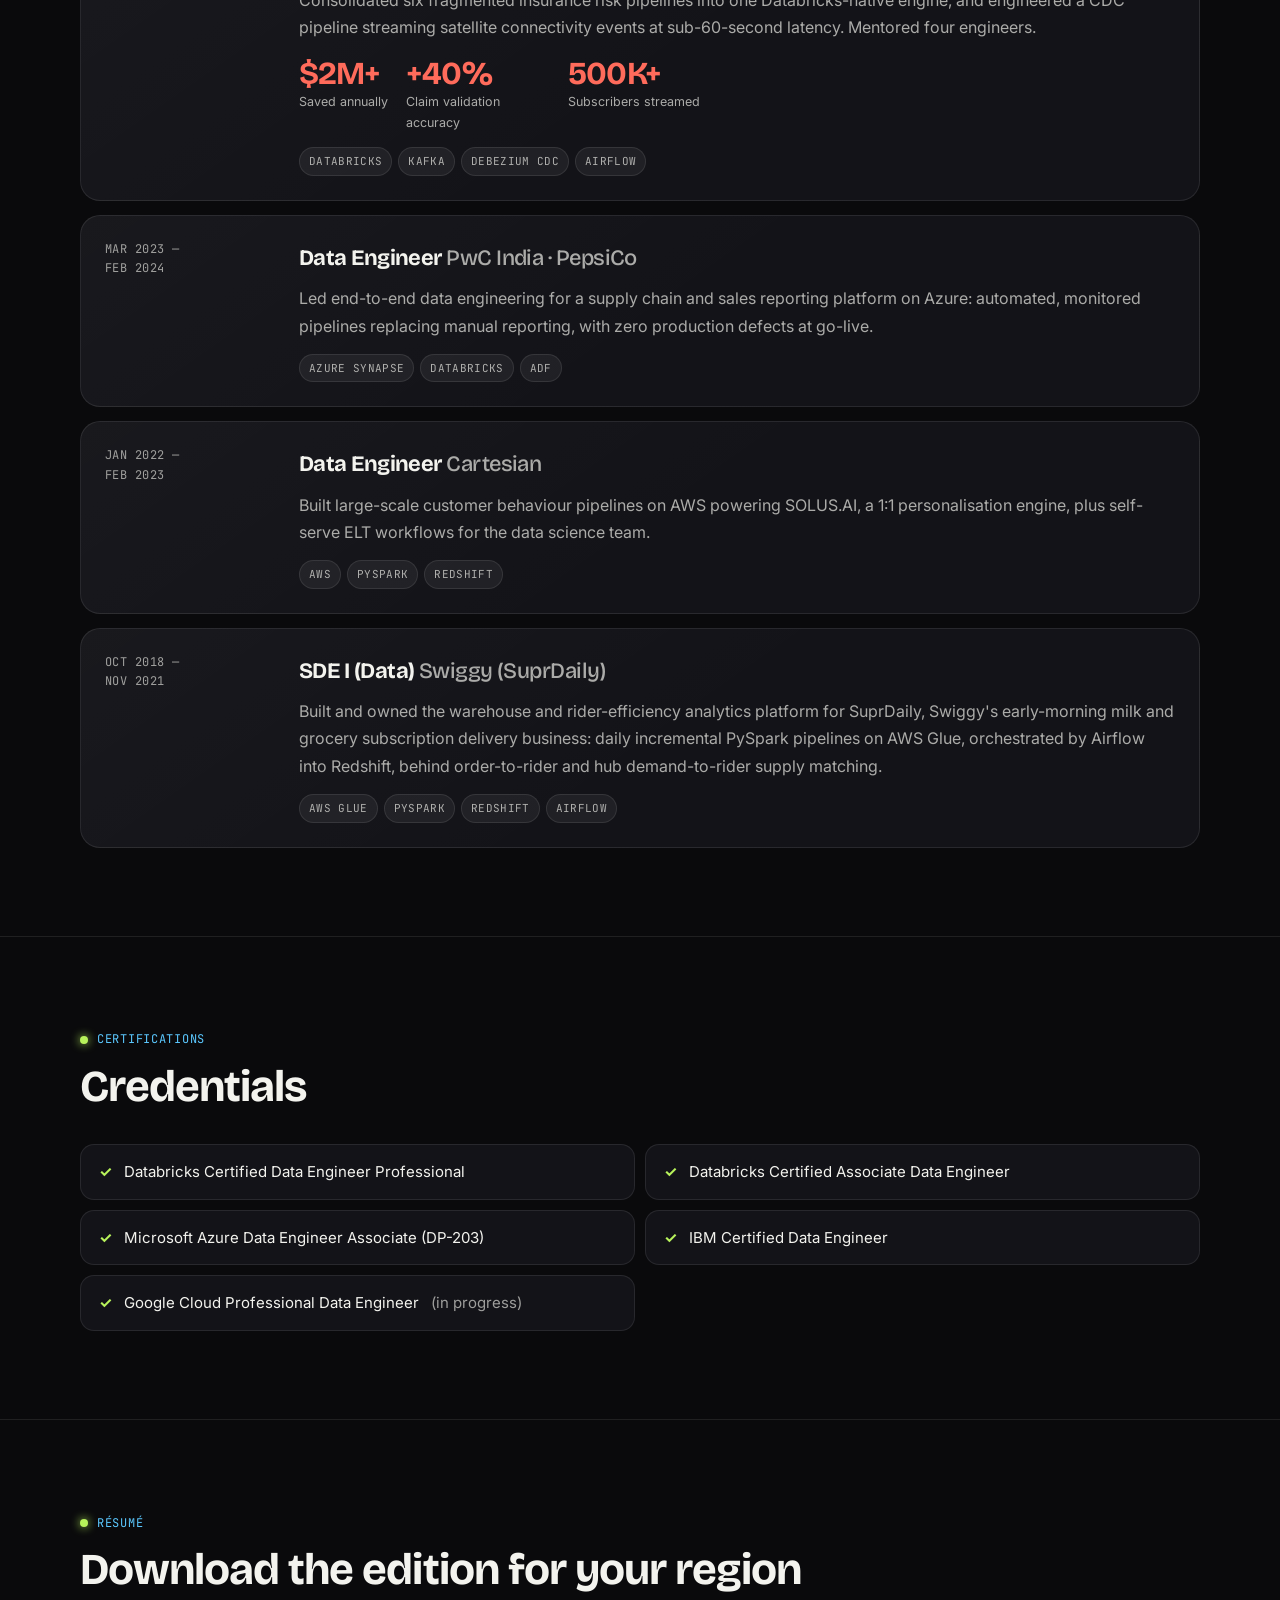
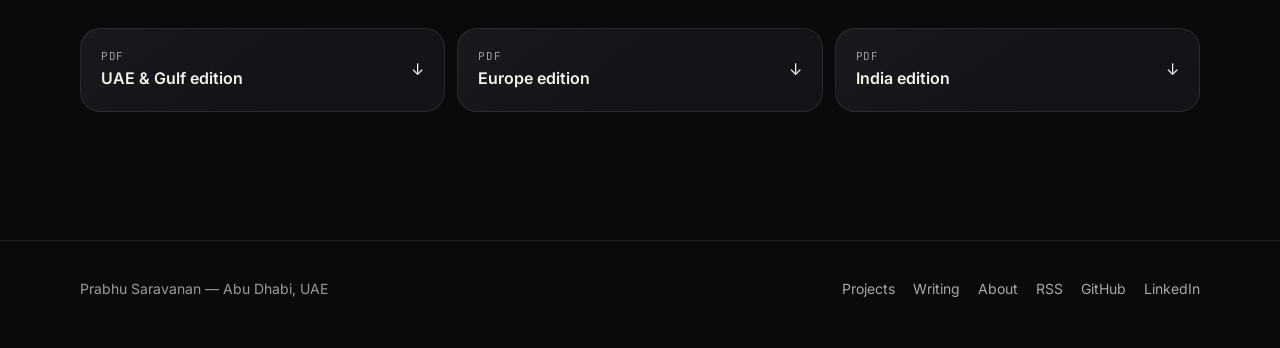
==== commit cad7b2a6: "Fix portfolio audit findings and refine evidence-first UI Co-authored-by: Copilot App <223556219+Cop" ====
--- a/about/index.html
+++ b/about/index.html
@@ -3,7 +3,6 @@
 <head>
 <meta charset="UTF-8">
 <meta name="viewport" content="width=device-width, initial-scale=1.0">
-<script>document.documentElement.classList.add('js')</script>
 <title>About — Prabhu Saravanan</title>
 <meta name="description" content="About Prabhu Saravanan, Lead Data Engineer: career journey, skills, certifications and résumés for the UAE, Europe and India.">
 <link rel="canonical" href="https://saravanaprabhu1398-afk.github.io/about/">
@@ -18,7 +17,7 @@
 <link rel="preconnect" href="https://fonts.googleapis.com">
 <link rel="preconnect" href="https://fonts.gstatic.com" crossorigin>
 <link href="https://fonts.googleapis.com/css2?family=Bricolage+Grotesque:opsz,wght@12..96,500..800&family=Inter:wght@400;500;600&family=JetBrains+Mono:wght@400;500&display=swap" rel="stylesheet">
-<link rel="stylesheet" href="/site.css?v=2">
+<link rel="stylesheet" href="/site.css?v=4">
 </head>
 <body>
 <!--SHARED:NAV-->
@@ -34,13 +33,15 @@
     </div>
   </div>
 </header>
-<div class="palette" id="palette" role="dialog" aria-modal="true" aria-label="Search">
+<dialog class="palette" id="palette" aria-labelledby="searchTitle">
   <div class="palette-box">
-    <input type="text" placeholder="Search projects, case studies, résumés…" aria-label="Search" autocomplete="off">
-    <ul></ul>
+    <div class="palette-heading"><h2 id="searchTitle">Find something</h2><button type="button" class="palette-close" aria-label="Close search">Close <kbd>Esc</kbd></button></div>
+    <input type="search" placeholder="Projects, experience, résumés…" aria-label="Search the site" aria-describedby="searchStatus" autocomplete="off">
+    <p class="search-status" id="searchStatus" role="status"></p>
+    <ul aria-label="Search results"></ul>
     <div class="palette-hint">↑↓ to move · ↵ to open · esc to close</div>
   </div>
-</div>
+</dialog>
 <!--/SHARED:NAV-->
 
 <main id="top">
@@ -123,7 +124,7 @@
     <nav aria-label="Footer"><a href="/projects/">Projects</a><a href="/blog/">Writing</a><a href="/about/">About</a><a href="/feed.xml">RSS</a><a href="https://github.com/saravanaprabhu1398-afk" rel="noopener">GitHub</a><a href="https://www.linkedin.com/in/prabhu-saravanan-a53317226" rel="noopener">LinkedIn</a></nav>
   </div>
 </footer>
-<script src="/site.js?v=2"></script>
+<script src="/site.js?v=4"></script>
 <!--/SHARED:FOOT-->
 </body>
 </html>
--- a/site.css
+++ b/site.css
@@ -10,7 +10,7 @@
   --line-strong: rgba(255, 255, 255, 0.18);
   --text: #f3f3ee;
   --muted: rgba(243, 243, 238, 0.68);
-  --faint: rgba(243, 243, 238, 0.5);
+  --faint: rgba(243, 243, 238, 0.62);
 
   --coral: #ff6b5b;
   --amber: #ffb547;
@@ -40,12 +40,14 @@
 img, svg { max-width: 100%; display: block; }
 a { color: inherit; text-decoration: none; }
 h1, h2, h3, h4, p, ul, ol, dl, dd, figure { margin: 0; }
+h1, h2, h3 { text-wrap: balance; }
+p { text-wrap: pretty; }
 ul, ol { padding: 0; list-style: none; }
 button { font: inherit; color: inherit; background: none; border: 0; cursor: pointer; }
 :focus-visible { outline: 2px solid var(--sky); outline-offset: 3px; border-radius: 6px; }
 ::selection { background: var(--coral); color: #fff; }
 
-.wrap { width: min(1120px, 100% - 40px); margin-inline: auto; }
+.wrap { width: min(1120px, 100% - 48px); margin-inline: auto; }
 .skip-link { position: absolute; left: 12px; top: -60px; z-index: 100; background: var(--text); color: var(--bg); padding: 10px 14px; border-radius: 10px; }
 .skip-link:focus { top: 12px; }
 
@@ -82,10 +84,11 @@
 .nav-links a[aria-current='page'] { color: var(--bg); background: var(--text); }
 .nav-tools { display: flex; align-items: center; gap: 8px; }
 .search-btn {
-  display: inline-flex; align-items: center; gap: 10px; min-height: 44px; padding: 0 14px;
+  display: none; align-items: center; gap: 10px; min-height: 44px; padding: 0 14px;
   border: 1px solid var(--line); border-radius: 999px; font-size: 13.5px; color: var(--muted);
   transition: border-color 0.2s, color 0.2s;
 }
+.search-ready .search-btn { display: inline-flex; }
 .search-btn:hover { border-color: var(--line-strong); color: var(--text); }
 .search-btn kbd { font-family: var(--mono); font-size: 11px; padding: 2px 6px; border: 1px solid var(--line); border-radius: 6px; }
 .nav-cta { display: inline-flex; align-items: center; min-height: 44px; padding: 0 18px; border-radius: 999px; background: var(--text); color: var(--bg); font-weight: 600; font-size: 14px; transition: transform 0.25s var(--ease); }
@@ -99,69 +102,78 @@
 
 /* ---------- Generic section ---------- */
 main { padding-top: 96px; }
-section { padding: 56px 0; }
+section { padding: clamp(48px, 7vw, 88px) 0; }
+main > section + section { border-top: 1px solid var(--line); }
 .eyebrow { display: inline-flex; align-items: center; gap: 9px; font-family: var(--mono); font-size: 12px; letter-spacing: 0.06em; text-transform: uppercase; color: var(--muted); }
 .eyebrow .dot { width: 8px; height: 8px; border-radius: 50%; background: var(--lime); box-shadow: 0 0 10px var(--lime); }
-.section-head { display: flex; align-items: end; justify-content: space-between; gap: 20px; margin-bottom: 26px; flex-wrap: wrap; }
+.section-head { display: flex; align-items: end; justify-content: space-between; gap: 24px; margin-bottom: 32px; flex-wrap: wrap; }
+.section-head .eyebrow { margin-bottom: 12px; color: var(--sky); }
 .section-head h2 { font-family: var(--display); font-weight: 700; font-size: clamp(28px, 4vw, 44px); letter-spacing: -0.022em; line-height: 1.15; }
 .section-head p { color: var(--muted); max-width: 52ch; margin-top: 8px; }
 .more-link { font-weight: 600; font-size: 15px; display: inline-flex; gap: 8px; align-items: center; border-bottom: 1px solid var(--line-strong); padding-bottom: 2px; min-height: 28px; }
 .more-link:hover { border-color: var(--text); }
 
-.card { background: var(--surface); border: 1px solid var(--line); border-radius: var(--radius); }
+.card { background: linear-gradient(145deg, rgba(255, 255, 255, 0.025), transparent 55%), var(--surface); border: 1px solid var(--line); border-radius: var(--radius); }
+.card:focus-within { border-color: var(--line-strong); }
+.hero-grid > *, .about-grid > *, .feed > *, .project-body, .feed-item > div { min-width: 0; }
 .tags { display: flex; flex-wrap: wrap; gap: 6px; }
 .tags span { font-family: var(--mono); font-size: 11px; letter-spacing: 0.03em; text-transform: uppercase; padding: 4px 9px; border-radius: 999px; background: rgba(255, 255, 255, 0.06); border: 1px solid var(--line); color: var(--muted); }
 .badge { font-family: var(--mono); font-size: 11px; letter-spacing: 0.06em; text-transform: uppercase; color: var(--faint); }
 
 /* ---------- Hero ---------- */
-.hero { padding: 40px 0 24px; }
-.hero-grid { display: grid; grid-template-columns: 1.15fr 0.85fr; gap: 40px; align-items: center; }
-.hero h1 { font-family: var(--display); font-weight: 800; font-size: clamp(40px, 6.4vw, 78px); line-height: 1.12; letter-spacing: -0.028em; margin: 20px 0 18px; }
-.hero h1 em { font-style: normal; background: linear-gradient(100deg, var(--coral), var(--amber) 45%, var(--lime)); -webkit-background-clip: text; background-clip: text; color: transparent; }
-.typed-line { font-size: clamp(18px, 2vw, 22px); color: var(--muted); min-height: 1.6em; }
-.typed-line b { font-weight: 600; color: var(--text); }
-.typed-line .cursor { display: inline-block; width: 2px; height: 1.1em; background: var(--lime); margin-left: 3px; vertical-align: text-bottom; animation: blink 1s steps(2) infinite; }
-@keyframes blink { 50% { opacity: 0; } }
-.hero-sub { color: var(--muted); max-width: 52ch; margin: 14px 0 26px; }
+.hero { padding: clamp(24px, 3vw, 40px) 0 32px; }
+.hero-grid { display: grid; grid-template-columns: minmax(0, 1fr) 280px; gap: 64px; align-items: center; }
+.hero h1 { font-family: var(--display); font-weight: 800; font-size: clamp(34px, 4.4vw, 56px); line-height: 1.1; letter-spacing: -0.025em; margin: 20px 0; max-width: 22ch; }
+.hero h1 em { font-style: normal; color: var(--sky); }
+.hero-role { font-size: 14px; font-weight: 500; color: var(--text); margin-bottom: 6px; }
+.hero-intro .eyebrow { font-size: 10px; letter-spacing: 0.04em; }
+.hero-sub { color: var(--muted); max-width: 60ch; margin: 0 0 24px; font-size: 16px; }
 .hero-cta { display: flex; flex-wrap: wrap; gap: 10px; }
 .btn { display: inline-flex; align-items: center; gap: 8px; min-height: 48px; padding: 0 22px; border-radius: 999px; font-weight: 600; font-size: 15px; border: 1px solid var(--line-strong); transition: transform 0.25s var(--ease), background 0.2s; }
 .btn:hover { transform: translateY(-2px); background: rgba(255, 255, 255, 0.06); }
 .btn.primary { background: var(--text); color: var(--bg); border-color: var(--text); }
 .btn.primary:hover { background: #fff; }
-.hero-meta { margin-top: 20px; font-family: var(--mono); font-size: 12px; letter-spacing: 0.05em; text-transform: uppercase; color: var(--faint); }
+.hero-socials { display: flex; gap: 22px; margin-top: 8px; }
+.hero-socials a { display: inline-flex; align-items: center; min-height: 44px; font-size: 13px; color: var(--muted); }
+.hero-socials a:hover { color: var(--text); text-decoration: underline; text-underline-offset: 4px; }
 
 .portrait { position: relative; justify-self: center; width: min(380px, 80%); aspect-ratio: 4 / 5; }
-.portrait::before {
-  content: ''; position: absolute; inset: -4%;
-  background: conic-gradient(from 120deg, var(--coral), var(--amber), var(--lime), var(--sky), var(--violet), var(--coral));
-  border-radius: 46% 54% 52% 48% / 52% 44% 56% 48%;
-  filter: blur(26px); opacity: 0.55; animation: morph 14s ease-in-out infinite;
-}
+.hero .portrait { width: 100%; max-width: 260px; }
 .portrait img {
   position: relative; width: 100%; height: 100%; object-fit: cover; object-position: 50% 20%;
-  border-radius: 46% 54% 52% 48% / 52% 44% 56% 48%;
-  border: 1px solid var(--line-strong); animation: morph 14s ease-in-out infinite;
-}
-@keyframes morph {
-  0%, 100% { border-radius: 46% 54% 52% 48% / 52% 44% 56% 48%; }
-  50% { border-radius: 56% 44% 46% 54% / 44% 56% 46% 54%; }
-}
-.chip-float { position: absolute; padding: 7px 12px; border-radius: 999px; font-family: var(--mono); font-size: 12px; background: rgba(19, 19, 24, 0.85); border: 1px solid var(--line-strong); backdrop-filter: blur(8px); animation: bob 6s ease-in-out infinite; }
-.chip-float:nth-of-type(1) { top: 8%; left: -8%; color: var(--coral); }
-.chip-float:nth-of-type(2) { top: 40%; right: -10%; color: var(--sky); animation-delay: -2s; }
-.chip-float:nth-of-type(3) { bottom: 12%; left: -6%; color: var(--lime); animation-delay: -4s; }
-@keyframes bob { 50% { transform: translateY(-8px); } }
+  border-radius: 24px;
+  border: 1px solid var(--line-strong);
+}
 
 /* ---------- Stat tiles ---------- */
-.tiles { display: grid; grid-template-columns: repeat(5, minmax(0, 1fr)); gap: 12px; padding-top: 24px; }
-.tile { display: flex; flex-direction: column; justify-content: space-between; gap: 22px; min-height: 148px; padding: 18px; border-radius: 18px; color: #0a0a0c; transition: transform 0.3s var(--ease); }
-.tile:hover { transform: translateY(-4px) rotate(-0.6deg); }
-.tile .num { font-family: var(--display); font-weight: 800; font-size: clamp(32px, 3.6vw, 46px); letter-spacing: -0.025em; line-height: 1.1; }
-.tile .lab { font-size: 13.5px; font-weight: 500; line-height: 1.4; opacity: 0.95; }
-.tile .arr { align-self: flex-end; font-weight: 700; }
-.tile.coral { background: var(--coral); } .tile.amber { background: var(--amber); } .tile.lime { background: var(--lime); }
-.tile.sky { background: var(--sky); } .tile.violet { background: var(--violet); }
+.tiles { display: grid; grid-template-columns: repeat(4, minmax(0, 1fr)); gap: 24px; padding-top: 28px; }
+.tile { display: flex; flex-direction: column; gap: 10px; padding: 18px 0 0; border-top: 1px solid var(--line-strong); transition: border-color 0.2s; }
+.tile:hover { border-color: var(--sky); }
+.tile .num { font-family: var(--display); font-weight: 700; font-size: clamp(28px, 3vw, 36px); letter-spacing: -0.025em; line-height: 1.1; }
+.tile .lab { font-size: 12.5px; line-height: 1.5; color: var(--muted); max-width: 26ch; }
 .tiles-note { font-family: var(--mono); font-size: 11px; letter-spacing: 0.05em; text-transform: uppercase; color: var(--faint); margin-top: 14px; }
+
+/* ---------- Project evidence ---------- */
+#project-spotlight { padding-block: 48px; }
+.spotlight { display: grid; grid-template-columns: 0.8fr 1.2fr; gap: 48px; align-items: center; }
+.spotlight-copy .eyebrow { color: var(--sky); font-size: 10px; }
+.spotlight-copy h2 { font: 700 clamp(30px, 4vw, 42px)/1.15 var(--display); letter-spacing: -0.025em; margin: 10px 0 14px; }
+.spotlight-copy > p { color: var(--muted); font-size: 15px; }
+.spotlight-outcome { display: flex; gap: 16px; align-items: center; margin: 24px 0 16px; }
+.spotlight-outcome strong { font: 700 36px/1 var(--display); color: var(--amber); letter-spacing: -0.025em; flex-shrink: 0; }
+.spotlight-outcome span { color: var(--muted); font-size: 13px; }
+.spotlight-copy .more-link { font-size: 13px; min-height: 44px; }
+.flow-diagram { min-width: 0; padding: 24px; border: 1px solid var(--line); border-radius: 20px; background: var(--surface); }
+.flow-lane + .flow-lane { margin-top: 24px; }
+.flow-lane .badge { margin-bottom: 12px; }
+.flow-steps { display: grid; grid-template-columns: repeat(3, minmax(0, 1fr)); gap: 20px; }
+.flow-steps li { position: relative; min-width: 0; }
+.flow-steps li:not(:last-child)::after { content: '→'; position: absolute; right: -15px; top: 25px; font-size: 12px; color: var(--faint); }
+.flow-steps span { display: block; color: var(--sky); font: 10px var(--mono); text-transform: uppercase; margin-bottom: 7px; }
+.flow-steps strong { display: block; font-size: 13px; font-weight: 500; line-height: 1.5; }
+.flow-steps small { display: block; color: var(--muted); font-size: 11px; line-height: 1.5; margin-top: 4px; }
+.flow-diagram figcaption { border-top: 1px solid var(--line); margin-top: 20px; padding-top: 16px; color: var(--faint); font-size: 11px; line-height: 1.6; }
+.flow-diagram figcaption a { text-decoration: underline; text-underline-offset: 3px; }
 
 /* ---------- Feed ---------- */
 .feed { display: grid; grid-template-columns: 1.4fr 1fr; gap: 14px; }
@@ -179,8 +191,8 @@
 #feedList[hidden], .live-hide[hidden] { display: none; }
 
 /* ---------- Case studies ---------- */
-.cases { display: grid; grid-template-columns: repeat(3, minmax(0, 1fr)); gap: 14px; }
-.case { padding: 24px; display: flex; flex-direction: column; gap: 14px; border-top: 3px solid var(--accent, var(--coral)); }
+.cases { display: grid; grid-template-columns: repeat(3, minmax(0, 1fr)); gap: 20px; }
+.case { padding: 26px; display: flex; flex-direction: column; gap: 18px; border-top: 3px solid var(--accent, var(--coral)); }
 .case:nth-child(2) { --accent: var(--sky); } .case:nth-child(3) { --accent: var(--lime); }
 .case h3 { font-family: var(--display); font-weight: 700; font-size: 23px; letter-spacing: -0.02em; line-height: 1.22; }
 .case dl { flex: 1; }
@@ -192,26 +204,28 @@
 .case-metrics em { font-style: normal; font-size: 12.5px; color: var(--muted); max-width: 18ch; }
 
 /* ---------- Project cards ---------- */
-.projects { display: grid; grid-template-columns: repeat(2, minmax(0, 1fr)); gap: 14px; }
+.projects { display: grid; grid-template-columns: repeat(2, minmax(0, 1fr)); gap: 24px; }
 .project { display: flex; flex-direction: column; overflow: hidden; transition: transform 0.3s var(--ease), border-color 0.2s; }
 .project:hover { transform: translateY(-4px); border-color: var(--line-strong); }
 .project[hidden] { display: none; }
 .project-img { aspect-ratio: 16 / 9; background: #0e0e12; display: flex; align-items: center; justify-content: center; border-bottom: 1px solid var(--line); overflow: hidden; }
 .project-img img { width: 100%; height: 100%; object-fit: contain; }
-.project-body { padding: 22px; display: flex; flex-direction: column; gap: 12px; flex: 1; }
+.project-body { padding: clamp(22px, 3vw, 30px); display: flex; flex-direction: column; gap: 16px; flex: 1; }
+.project .badge { color: var(--sky); }
 .project h3 { font-family: var(--display); font-weight: 700; font-size: 24px; letter-spacing: -0.02em; line-height: 1.2; }
 .project p { color: var(--muted); font-size: 15px; flex: 1; }
 .project .metric { display: flex; align-items: baseline; gap: 12px; flex-wrap: wrap; padding: 12px 0 0; border-top: 1px solid var(--line); }
-.project .metric b { font-family: var(--display); font-size: 30px; letter-spacing: -0.025em; color: var(--amber); line-height: 1.1; }
+.project .metric > b { font-family: var(--display); font-size: 32px; letter-spacing: -0.025em; color: var(--amber); line-height: 1.1; }
 .project .metric span { font-size: 13.5px; color: var(--muted); flex: 1; min-width: 180px; }
 .evidence { display: inline-flex; gap: 6px; align-items: center; font-size: 12.5px; font-weight: 500; border-bottom: 1px solid var(--line-strong); margin-left: 4px; white-space: nowrap; }
 .evidence b { font-family: var(--mono); font-size: 10.5px; text-transform: uppercase; letter-spacing: 0.05em; padding: 2px 7px; border-radius: 999px; background: rgba(255, 181, 71, 0.16); color: var(--amber); font-size: 10.5px; }
 .project .links { display: flex; gap: 16px; flex-wrap: wrap; font-weight: 600; font-size: 14.5px; }
-.project .links a { border-bottom: 1px solid var(--line-strong); min-height: 24px; }
+.project .links a { border-bottom: 1px solid var(--line-strong); min-height: 44px; display: inline-flex; align-items: center; }
 .project .links a:hover { border-color: var(--text); }
 .project .links .muted { color: var(--faint); font-weight: 400; border: 0; }
 
-.filters { display: flex; flex-wrap: wrap; gap: 8px; margin-bottom: 22px; }
+.filters { display: none; flex-wrap: wrap; gap: 8px; margin-bottom: 22px; }
+.filters-ready .filters { display: flex; }
 .filters button { min-height: 44px; padding: 0 18px; border: 1px solid var(--line); border-radius: 999px; font-weight: 500; font-size: 14px; color: var(--muted); transition: all 0.2s; }
 .filters button:hover { color: var(--text); border-color: var(--line-strong); }
 .filters button[aria-pressed='true'] { background: var(--text); color: var(--bg); border-color: var(--text); }
@@ -252,12 +266,13 @@
 .contact h2 { font-family: var(--display); font-weight: 800; font-size: clamp(30px, 4.6vw, 54px); letter-spacing: -0.025em; line-height: 1.15; max-width: 18ch; }
 .contact p { color: var(--muted); max-width: 52ch; margin: 14px 0 26px; }
 .contact-links { display: flex; flex-wrap: wrap; gap: 10px; }
+.contact-links .btn { display: block; max-width: 100%; padding-block: 12px; overflow-wrap: anywhere; text-align: center; }
 
 /* ---------- Writing ---------- */
 .post-list { display: grid; gap: 12px; }
 .post { background: var(--surface); border: 1px solid var(--line); border-radius: var(--radius); transition: border-color 0.2s, transform 0.25s var(--ease); }
 .post:hover { border-color: var(--line-strong); transform: translateY(-2px); }
-.post-link { display: block; padding: 22px 24px; }
+.post-link { display: block; padding: clamp(22px, 3vw, 32px); }
 .post-meta { display: flex; flex-wrap: wrap; align-items: center; gap: 8px; font-family: var(--mono); font-size: 11px; letter-spacing: 0.06em; text-transform: uppercase; color: var(--faint); margin-bottom: 8px; }
 .post-meta em { font-style: normal; color: var(--lime); }
 .post-meta .sep { opacity: 0.5; }
@@ -286,7 +301,8 @@
 .article-body code { font-family: var(--mono); font-size: 0.88em; padding: 2px 6px; border-radius: 6px; background: var(--surface-2); }
 .article-body pre { margin: 0 0 28px; padding: 18px 20px; overflow-x: auto; background: var(--surface); border: 1px solid var(--line); border-radius: 14px; font-size: 14px; line-height: 1.6; }
 .article-body pre code { padding: 0; background: none; }
-.article-body table { width: 100%; border-collapse: collapse; margin: 0 0 28px; font-size: 15px; display: block; overflow-x: auto; }
+.table-scroll { overflow-x: auto; margin-bottom: 28px; }
+.article-body table { width: 100%; border-collapse: collapse; font-size: 15px; }
 .article-body th, .article-body td { text-align: left; padding: 10px 14px; border-bottom: 1px solid var(--line); }
 .article-body th { font-family: var(--mono); font-size: 12px; text-transform: uppercase; letter-spacing: 0.05em; color: var(--faint); }
 .article-body img { border-radius: 14px; margin: 0 0 24px; }
@@ -302,58 +318,101 @@
 .footer nav { display: flex; gap: 18px; flex-wrap: wrap; }
 
 /* ---------- Search palette ---------- */
-.palette { position: fixed; inset: 0; z-index: 90; display: none; align-items: flex-start; justify-content: center; padding: 12vh 16px 0; background: rgba(5, 5, 8, 0.7); backdrop-filter: blur(6px); }
-.palette.open { display: flex; }
-.palette-box { width: min(620px, 100%); background: var(--surface); border: 1px solid var(--line-strong); border-radius: 18px; overflow: hidden; box-shadow: 0 30px 80px rgba(0, 0, 0, 0.6); }
+.search-open { overflow: hidden; }
+.palette { position: fixed; inset: 0; width: 100%; max-width: none; height: 100%; height: 100dvh; max-height: none; margin: 0; border: 0; padding: min(10vh, 80px) 16px 24px; background: transparent; color: var(--text); }
+.palette:not([open]) { display: none; }
+.palette[open] { display: flex; align-items: flex-start; justify-content: center; }
+.palette::backdrop { background: rgba(5, 5, 8, 0.78); backdrop-filter: blur(8px); }
+.palette-box { width: min(620px, 100%); max-height: 100%; display: flex; flex-direction: column; background: var(--surface); border: 1px solid var(--line-strong); border-radius: 22px; overflow: hidden; box-shadow: 0 30px 80px rgba(0, 0, 0, 0.6); }
+.palette-heading { display: flex; align-items: center; justify-content: space-between; padding: 12px 20px 0; gap: 16px; }
+.palette-heading h2 { font-family: var(--display); font-size: 20px; }
+.palette-close { min-height: 44px; color: var(--muted); font-size: 13px; flex-shrink: 0; }
+.palette-close kbd { font: 11px var(--mono); padding: 3px 5px; margin-left: 6px; border: 1px solid var(--line-strong); border-radius: 4px; }
+.search-status { font-size: 12px; color: var(--muted); padding: 12px 20px 4px; }
 .palette input { width: 100%; padding: 18px 20px; background: none; border: 0; border-bottom: 1px solid var(--line); color: var(--text); font: inherit; font-size: 17px; outline: none; }
-.palette ul { max-height: 52vh; overflow-y: auto; padding: 8px; }
+.palette input:focus-visible { box-shadow: inset 0 -2px var(--sky); border-radius: 0; }
+.palette ul { min-height: 0; overflow-y: auto; overscroll-behavior: contain; padding: 8px; }
+.palette-heading, .palette input, .palette-hint, .search-status { flex-shrink: 0; }
 .palette li a { display: grid; grid-template-columns: auto 1fr; gap: 12px; align-items: center; padding: 11px 12px; border-radius: 12px; min-height: 48px; }
 .palette li a:hover, .palette li a.sel { background: rgba(255, 255, 255, 0.07); }
 .palette li .k { font-family: var(--mono); font-size: 10.5px; text-transform: uppercase; letter-spacing: 0.05em; color: var(--faint); width: 64px; }
-.palette li strong { display: block; font-weight: 600; font-size: 15px; }
+.palette li strong { display: block; font-weight: 600; font-size: 15px; overflow-wrap: anywhere; }
 .palette li small { display: block; color: var(--muted); font-size: 13px; line-height: 1.35; }
 .palette .empty { padding: 20px; color: var(--muted); }
 .palette-hint { padding: 10px 16px; border-top: 1px solid var(--line); font-family: var(--mono); font-size: 11px; color: var(--faint); }
 
 /* ---------- Reveal ---------- */
-.js [data-reveal] { opacity: 0; transform: translateY(14px); transition: opacity 0.5s ease, transform 0.5s var(--ease); }
-.js [data-reveal].in { opacity: 1; transform: none; }
+[data-reveal].in { animation: reveal-in 0.55s var(--ease); }
+@keyframes reveal-in { from { transform: translateY(12px); } to { transform: none; } }
 
 /* ---------- Responsive ---------- */
 @media (max-width: 960px) {
-  .hero-grid, .about-grid { grid-template-columns: 1fr; }
-  .portrait { order: -1; width: min(280px, 70%); }
-  .tiles { grid-template-columns: repeat(3, minmax(0, 1fr)); }
+  .about-grid, .spotlight { grid-template-columns: 1fr; }
+  .spotlight { gap: 28px; }
+  .hero-grid { grid-template-columns: minmax(0, 1fr) 180px; gap: 32px; }
+  .portrait { width: min(260px, 65%); }
+  .hero h1 { max-width: 22ch; }
   .feed, .cases, .skills { grid-template-columns: 1fr; }
   .skills { grid-template-columns: repeat(2, minmax(0, 1fr)); }
   .resumes { grid-template-columns: 1fr; }
   .job { grid-template-columns: 1fr; gap: 8px; }
 }
-@media (max-width: 820px) {
-  .menu-btn { display: inline-flex; }
+@media (max-width: 1040px) {
+  .nav-ready .menu-btn { display: inline-flex; }
   .search-btn span, .search-btn kbd { display: none; }
   .search-btn { padding: 0; width: 44px; justify-content: center; }
   .nav-cta { display: none; }
-  .nav-links { display: none; position: absolute; top: 66px; left: 0; right: 0; flex-direction: column; padding: 10px; background: rgba(19, 19, 24, 0.96); border: 1px solid var(--line); border-radius: 22px; }
-  .nav-links.open { display: flex; }
+  .nav-ready .nav-links { display: none; position: absolute; top: 66px; left: 0; right: 0; flex-direction: column; padding: 10px; background: rgba(19, 19, 24, 0.96); border: 1px solid var(--line); border-radius: 22px; }
+  .nav-ready .nav-links.open { display: flex; }
+  html:not(.nav-ready) .nav { position: static; margin: 14px 0; }
+  html:not(.nav-ready) .nav-bar { flex-wrap: wrap; border-radius: 22px; }
+  html:not(.nav-ready) .nav-links { flex-wrap: wrap; }
+  html:not(.nav-ready) main { padding-top: 0; }
   .nav-links a { padding: 14px 16px; font-size: 16px; }
   .nav-bar { position: relative; }
 }
 @media (max-width: 640px) {
-  section { padding: 40px 0; }
+  .wrap { width: calc(100% - 36px); }
+  section { padding: 48px 0; }
+  .hero-grid { display: block; position: relative; }
+  .hero-intro { min-height: 64px; padding-right: 80px; }
+  .hero-role { font-size: 12px; }
+  .hero .portrait { position: absolute; top: 0; right: 0; width: 64px; aspect-ratio: 1; }
+  .hero .portrait img { border-radius: 16px; }
+  .hero h1 { font-size: clamp(30px, 8.2vw, 40px); margin: 16px 0; }
+  .hero-sub { font-size: 14px; margin-bottom: 20px; }
+  .hero-cta { gap: 8px; }
+  .hero-cta .btn { padding-inline: 14px; font-size: 13px; }
+  .hero .hero-cta { display: grid; grid-template-columns: minmax(0, 1fr) minmax(0, 1.25fr); max-width: 360px; }
+  .hero .hero-cta .btn { justify-content: center; min-width: 0; padding-inline: 10px; }
+  .contact-links { flex-direction: column; align-items: stretch; }
+  .brand { font-size: 16px; }
+  .nav-bar { gap: 8px; padding-left: 14px; }
+  .nav-tools { gap: 4px; }
+  .tiles { padding-top: 20px; gap: 20px; }
+  .tile { gap: 8px; padding-top: 14px; }
+  .tiles-note { font-size: 10px; letter-spacing: 0; }
+  .flow-diagram { padding: 18px; }
+  .flow-steps { gap: 16px; }
+  .flow-steps strong { font-size: 12px; }
+  .flow-steps li:not(:last-child)::after { right: -12px; }
+  .palette-heading { padding-inline: 16px; }
+  .palette li .k { width: 48px; }
   .tiles { grid-template-columns: repeat(2, minmax(0, 1fr)); }
   .projects, .certs, .skills { grid-template-columns: 1fr; }
   .feed-item { grid-template-columns: 1fr; gap: 6px; }
   .feed-item .when { justify-self: start; }
-  .chip-float { display: none; }
 }
 @media (prefers-reduced-motion: reduce) {
   *, *::before, *::after { animation: none !important; transition: none !important; scroll-behavior: auto !important; }
-  .js [data-reveal] { opacity: 1; transform: none; }
+  [data-reveal] { opacity: 1; transform: none; }
 }
 @media print {
   .nav, .footer, .palette, .hero-cta, .filters { display: none !important; }
   body, body::before { background: #fff !important; color: #000 !important; }
   .card, .project, .post { border-color: #ccc; background: #fff; }
   * { color: #000 !important; }
-}
+  [data-reveal] { opacity: 1 !important; transform: none !important; animation: none !important; }
+  .hero h1 em { background: none; -webkit-text-fill-color: #000; }
+  .project, .case, .job { break-inside: avoid; }
+}
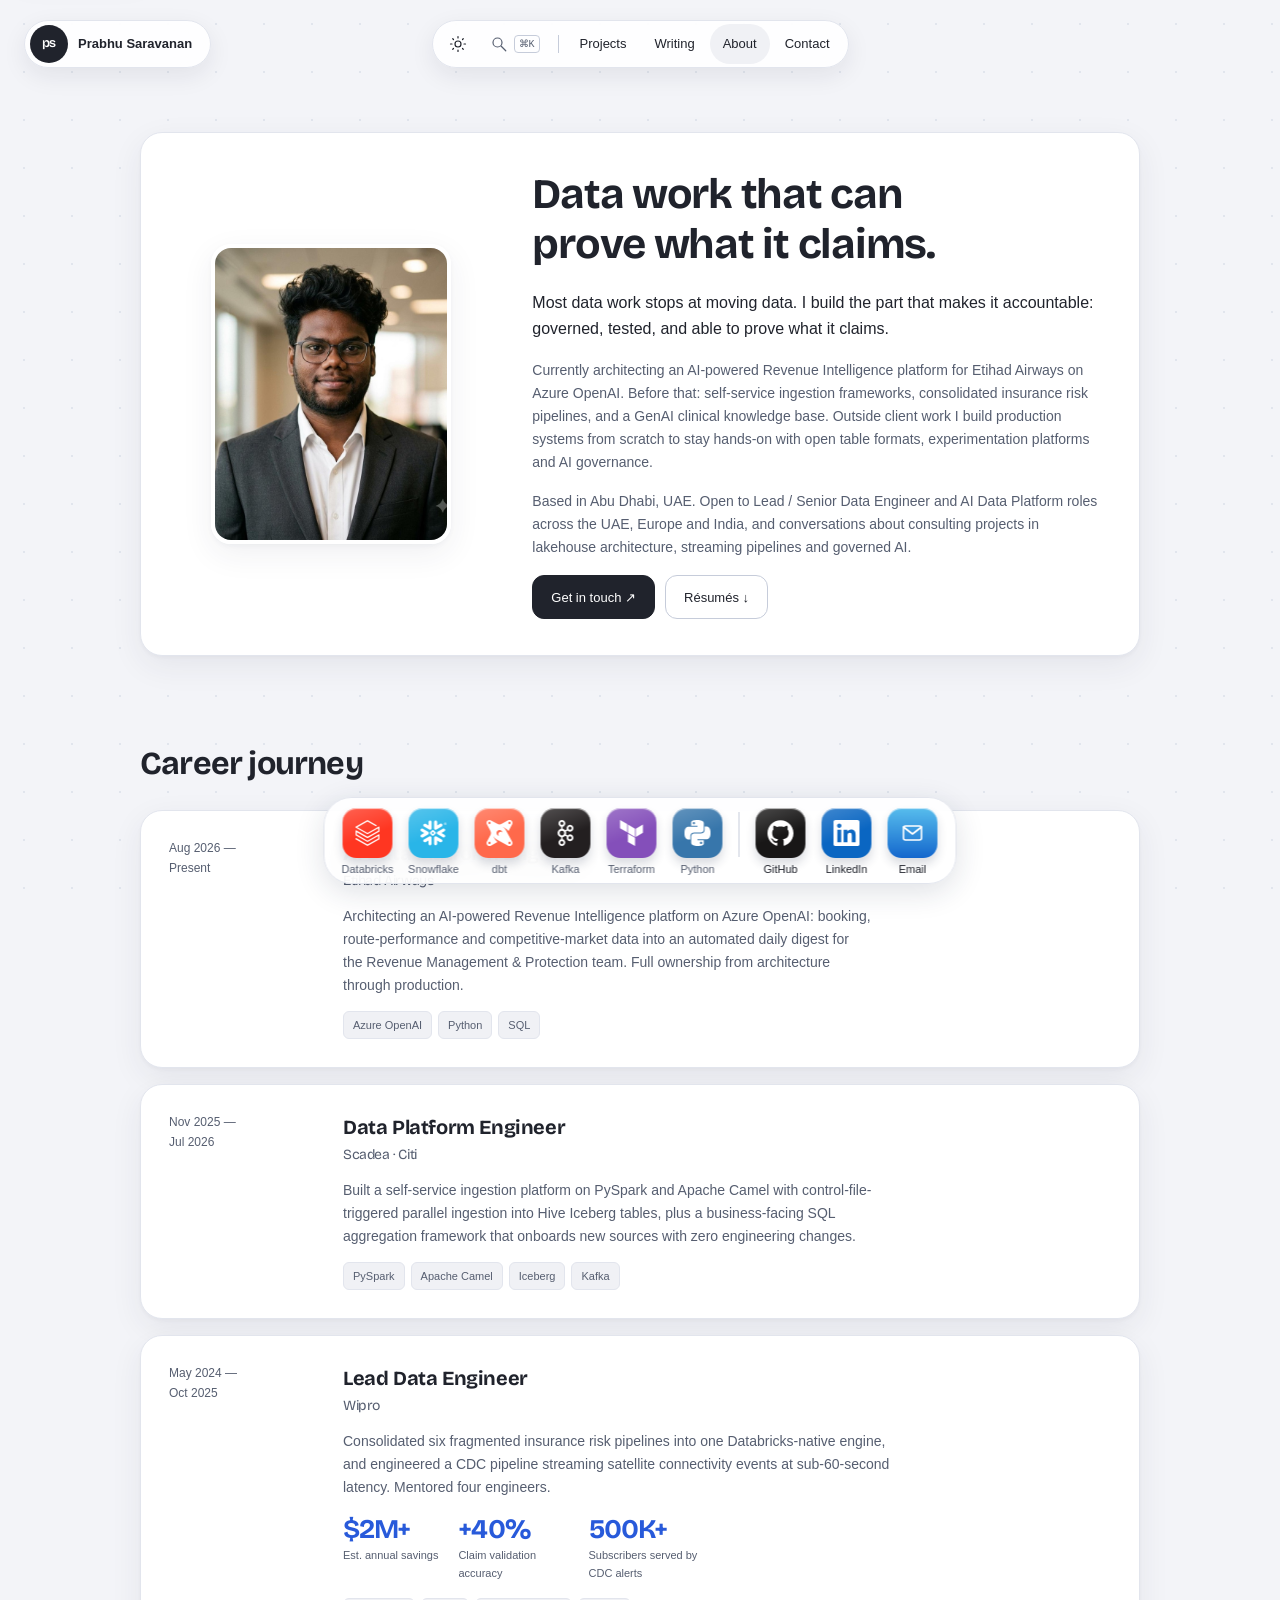
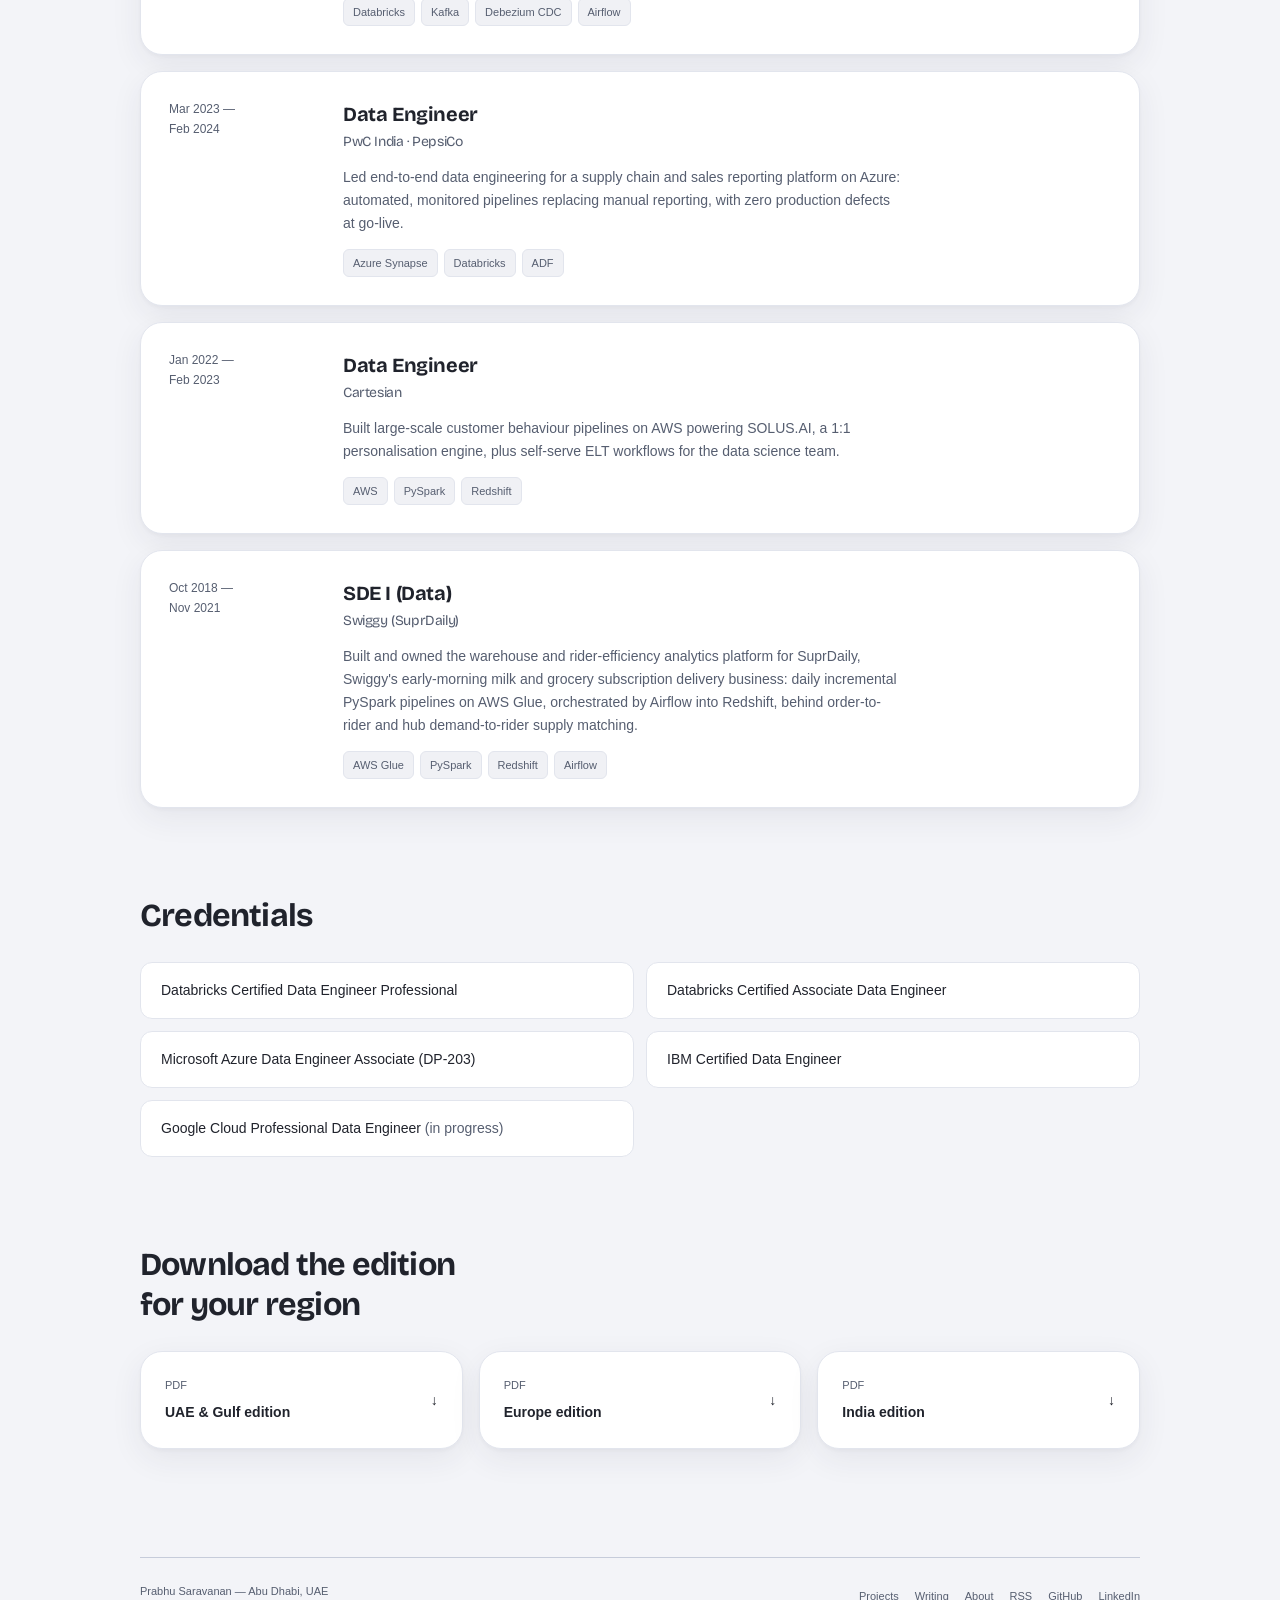
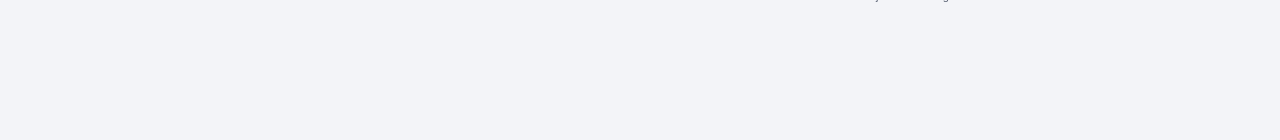
==== commit 5d17544d: "Redesign hero and dock, self-host fonts, fix accessibility audit findings - Home hero: a statement h" ====
--- a/about/index.html
+++ b/about/index.html
@@ -12,31 +12,31 @@
 <meta property="og:url" content="https://saravanaprabhu1398-afk.github.io/about/">
 <meta property="og:image" content="https://saravanaprabhu1398-afk.github.io/assets/og-image.png">
 <meta name="twitter:card" content="summary_large_image">
-<meta name="theme-color" content="#0a0a0c">
-<link rel="icon" href="data:image/svg+xml,%3Csvg xmlns='http://www.w3.org/2000/svg' viewBox='0 0 32 32'%3E%3Crect width='32' height='32' rx='8' fill='%230a0a0c'/%3E%3Ccircle cx='16' cy='16' r='7' fill='%23b8f35b'/%3E%3C/svg%3E">
-<link rel="preconnect" href="https://fonts.googleapis.com">
-<link rel="preconnect" href="https://fonts.gstatic.com" crossorigin>
-<link href="https://fonts.googleapis.com/css2?family=Bricolage+Grotesque:opsz,wght@12..96,500..800&family=Inter:wght@400;500;600&family=JetBrains+Mono:wght@400;500&display=swap" rel="stylesheet">
-<link rel="stylesheet" href="/site.css?v=4">
+<meta name="theme-color" content="#f3f4f8">
+<link rel="stylesheet" href="/site.css?v=15">
+<link rel="icon" href="data:image/svg+xml,%3Csvg xmlns='http://www.w3.org/2000/svg' viewBox='0 0 32 32'%3E%3Crect width='32' height='32' rx='16' fill='%2320232c'/%3E%3Ctext x='16' y='21' font-family='Helvetica,Arial,sans-serif' font-size='14' font-weight='700' fill='%23ffffff' text-anchor='middle'%3Eps%3C/text%3E%3C/svg%3E">
+<link rel="preload" href="/assets/fonts/bricolage-grotesque-latin-wght.woff2" as="font" type="font/woff2" crossorigin>
+<script src="/theme.js?v=15"></script>
 </head>
 <body>
 <!--SHARED:NAV-->
 <a href="#top" class="skip-link">Skip to content</a>
 <header class="nav">
+  <a href="/" class="brand"><span class="brand-mark" aria-hidden="true">ps</span><span class="brand-name">Prabhu Saravanan</span></a>
   <div class="nav-bar">
-    <a href="/" class="brand"><i aria-hidden="true"></i>Prabhu Saravanan</a>
-    <nav class="nav-links" id="navLinks" aria-label="Main"><a href="/">Home</a><a href="/projects/">Projects</a><a href="/blog/">Writing</a><a href="/about/" aria-current="page">About</a><a href="/#contact">Contact</a></nav>
     <div class="nav-tools">
-      <button class="search-btn" data-open-search aria-label="Search the site"><span>Search</span><kbd>⌘K</kbd><svg width="16" height="16" viewBox="0 0 24 24" fill="none" stroke="currentColor" stroke-width="2" aria-hidden="true" class="search-ico"><circle cx="11" cy="11" r="7"/><path d="m20 20-3.5-3.5"/></svg></button>
-      <a class="nav-cta" href="/#contact">Hire me</a>
-      <button class="menu-btn" id="menuBtn" aria-label="Menu" aria-expanded="false" aria-controls="navLinks"><span></span></button>
+      <button class="theme-toggle" type="button" aria-label="Use dark appearance" aria-pressed="false"><svg viewBox="0 0 24 24" fill="none" stroke="currentColor" stroke-width="1.6" stroke-linecap="round" stroke-linejoin="round" aria-hidden="true"><circle cx="12" cy="12" r="4"/><path d="M12 2v2m0 16v2M2 12h2m16 0h2M5 5l1 1m12 12 1 1M5 19l1-1M18 6l1-1"/></svg></button>
+      <button class="search-btn" data-open-search aria-label="Search the site" aria-keyshortcuts="Meta+K Control+K"><svg viewBox="0 0 24 24" fill="none" stroke="currentColor" stroke-width="1.6" stroke-linecap="round" stroke-linejoin="round" aria-hidden="true"><circle cx="10" cy="10" r="6"/><path d="m15 15 6 6"/></svg><kbd class="kbd-shortcut" aria-hidden="true"></kbd></button>
     </div>
+    <span class="nav-sep" aria-hidden="true"></span>
+    <nav class="nav-links" id="navLinks" aria-label="Main"><a href="/projects/">Projects</a><a href="/blog/">Writing</a><a href="/about/" aria-current="page">About</a><a href="/#contact">Contact</a></nav>
+    <button class="menu-btn" id="menuBtn" aria-label="Menu" aria-expanded="false" aria-controls="navLinks"><span></span></button>
   </div>
 </header>
 <dialog class="palette" id="palette" aria-labelledby="searchTitle">
   <div class="palette-box">
     <div class="palette-heading"><h2 id="searchTitle">Find something</h2><button type="button" class="palette-close" aria-label="Close search">Close <kbd>Esc</kbd></button></div>
-    <input type="search" placeholder="Projects, experience, résumés…" aria-label="Search the site" aria-describedby="searchStatus" autocomplete="off">
+    <input type="search" id="searchInput" name="q" placeholder="Projects, experience, résumés…" aria-label="Search the site" aria-describedby="searchStatus" autocomplete="off">
     <p class="search-status" id="searchStatus" role="status"></p>
     <ul aria-label="Search results"></ul>
     <div class="palette-hint">↑↓ to move · ↵ to open · esc to close</div>
@@ -53,7 +53,7 @@
         <h1>Data work that can prove what it claims.</h1>
         <p class="lead">Most data work stops at moving data. I build the part that makes it accountable: governed, tested, and able to prove what it claims.</p>
         <p>Currently architecting an AI-powered Revenue Intelligence platform for Etihad Airways on Azure OpenAI. Before that: self-service ingestion frameworks, consolidated insurance risk pipelines, and a GenAI clinical knowledge base. Outside client work I build production systems from scratch to stay hands-on with open table formats, experimentation platforms and AI governance.</p>
-        <p>Based in Abu Dhabi, UAE. Open to Lead / Senior Data Engineer and AI Data Platform roles across the UAE, Europe and India.</p>
+        <p>Based in Abu Dhabi, UAE. Open to Lead / Senior Data Engineer and AI Data Platform roles across the UAE, Europe and India, and conversations about consulting projects in lakehouse architecture, streaming pipelines and governed AI.</p>
         <div class="hero-cta"><a class="btn primary" href="/#contact">Get in touch ↗</a><a class="btn" href="#resumes">Résumés ↓</a></div>
       </div>
     </div>
@@ -74,7 +74,7 @@
         <article class="card job" data-reveal><div class="when">May 2024 —<br>Oct 2025</div><div>
           <h3>Lead Data Engineer <em>Wipro</em></h3>
           <p>Consolidated six fragmented insurance risk pipelines into one Databricks-native engine, and engineered a CDC pipeline streaming satellite connectivity events at sub-60-second latency. Mentored four engineers.</p>
-          <div class="case-metrics"><div><b>$2M+</b><em>Saved annually</em></div><div><b>+40%</b><em>Claim validation accuracy</em></div><div><b>500K+</b><em>Subscribers streamed</em></div></div>
+          <div class="case-metrics"><div><b>$2M+</b><em>Est. annual savings</em></div><div><b>+40%</b><em>Claim validation accuracy</em></div><div><b>500K+</b><em>Subscribers served by CDC alerts</em></div></div>
           <div class="tags"><span>Databricks</span><span>Kafka</span><span>Debezium CDC</span><span>Airflow</span></div></div></article>
         <article class="card job" data-reveal><div class="when">Mar 2023 —<br>Feb 2024</div><div>
           <h3>Data Engineer <em>PwC India · PepsiCo</em></h3>
@@ -123,8 +123,8 @@
     <span>Prabhu Saravanan — Abu Dhabi, UAE</span>
     <nav aria-label="Footer"><a href="/projects/">Projects</a><a href="/blog/">Writing</a><a href="/about/">About</a><a href="/feed.xml">RSS</a><a href="https://github.com/saravanaprabhu1398-afk" rel="noopener">GitHub</a><a href="https://www.linkedin.com/in/prabhu-saravanan-a53317226" rel="noopener">LinkedIn</a></nav>
   </div>
-</footer>
-<script src="/site.js?v=4"></script>
+</footer><div class="dock" role="region" aria-label="Stack and contact"><ul class="dock-stack" aria-label="Core stack"><li><span class="dock-icon dock-tech" style="--brand:#FF3621"><svg viewBox="0 0 24 24" fill="currentColor" aria-hidden="true"><path d="M.95 14.184L12 20.403l9.919-5.55v2.21L12 22.662l-10.484-5.96-.565.308v.77L12 24l11.05-6.218v-4.317l-.515-.309L12 19.118l-9.867-5.653v-2.21L12 16.805l11.05-6.218V6.32l-.515-.308L12 11.974 2.647 6.681 12 1.388l7.76 4.368.668-.411v-.566L12 0 .95 6.27v.72L12 13.207l9.919-5.55v2.26L12 15.52 1.516 9.56l-.565.308Z"/></svg></span><span>Databricks</span></li><li><span class="dock-icon dock-tech" style="--brand:#29B5E8"><svg viewBox="0 0 24 24" fill="currentColor" aria-hidden="true"><path d="M24 3.459c0 .646-.418 1.18-1.141 1.18-.723 0-1.142-.534-1.142-1.18 0-.647.419-1.18 1.142-1.18.723 0 1.141.533 1.141 1.18zm-.228 0c0-.533-.38-.951-.913-.951s-.913.38-.913.95c0 .533.38.952.913.952.57 0 .913-.419.913-.951zm-1.37-.533h.495c.266 0 .456.152.456.38 0 .153-.076.229-.19.305l.19.266v.038h-.266l-.19-.266h-.229v.266h-.266zm.495.228h-.229v.267h.229c.114 0 .152-.038.152-.114.038-.077-.038-.153-.152-.153zM7.602 12.4c.038-.151.076-.304.076-.456 0-.114-.038-.228-.038-.342-.114-.343-.304-.647-.646-.838l-4.87-2.777c-.685-.38-1.56-.152-1.94.533-.381.685-.153 1.56.532 1.94l2.701 1.56-2.701 1.56c-.685.38-.913 1.256-.533 1.94.38.685 1.256.914 1.94.533l4.832-2.777c.343-.267.571-.533.647-.876zm1.332 2.626c-.266-.038-.57.038-.837.19l-4.832 2.777c-.685.38-.913 1.256-.532 1.94.38.686 1.255.914 1.94.533l2.701-1.56v3.12c0 .8.647 1.408 1.446 1.408.799 0 1.407-.647 1.407-1.408v-5.592c0-.761-.57-1.37-1.293-1.408zm4.946-6.088c.266.038.57-.038.837-.19l4.832-2.777c.685-.38.913-1.256.532-1.94-.38-.686-1.255-.914-1.94-.533l-2.701 1.56V1.975c0-.799-.647-1.408-1.446-1.408-.799 0-1.446.609-1.446 1.408V7.53c0 .76.609 1.37 1.332 1.407zM3.265 5.97l4.832 2.777c.266.152.533.19.837.19.723-.038 1.331-.684 1.331-1.407V1.975c0-.799-.646-1.408-1.407-1.408-.799 0-1.446.647-1.446 1.408v3.12l-2.701-1.56c-.685-.38-1.56-.152-1.94.533-.419.646-.19 1.521.494 1.902zm9.093 6.011a.412.412 0 00-.114-.266l-.57-.571a.346.346 0 00-.267-.114.412.412 0 00-.266.114l-.571.57a.411.411 0 00-.114.267c0 .076.038.19.114.267l.57.57a.345.345 0 00.267.114c.076 0 .19-.038.266-.114l.571-.57a.412.412 0 00.114-.267zm1.598.533L11.94 14.53c-.039.038-.153.114-.229.114h-.608a.411.411 0 01-.267-.114L8.82 12.514a.408.408 0 01-.076-.229v-.608c0-.076.038-.19.114-.267l2.016-2.016a.41.41 0 01.267-.114h.608a.41.41 0 01.267.114l2.016 2.016a.347.347 0 01.114.267v.608c-.076.077-.114.19-.19.229zm5.593 5.44l-4.832-2.777c-.266-.152-.57-.19-.837-.152-.723.038-1.332.684-1.332 1.408v5.554c0 .8.647 1.408 1.408 1.408.799 0 1.446-.647 1.446-1.408v-3.12l2.7 1.56c.686.38 1.561.152 1.941-.533.419-.646.19-1.521-.494-1.94zm2.549-7.533l-2.701 1.56 2.7 1.56c.686.38.914 1.256.533 1.94-.38.685-1.255.913-1.94.533l-4.832-2.778a1.644 1.644 0 01-.647-.798c-.037-.153-.076-.305-.076-.457 0-.114.039-.228.039-.342.114-.343.342-.647.646-.837l4.832-2.778c.685-.38 1.56-.152 1.94.533.457.609.19 1.484-.494 1.864"/></svg></span><span>Snowflake</span></li><li><span class="dock-icon dock-tech" style="--brand:#FF694B"><svg viewBox="0 0 24 24" fill="currentColor" aria-hidden="true"><path d="M17.9004 9.3763a8.1488 8.1488 0 0 0-3.0421-3.1206l1.7708.8385a10.2874 10.2874 0 0 1 3.74 3.0007l3.234-5.9295a2.8546 2.8546 0 0 0-.0611-2.9604C22.7566.0371 21.2112-.3409 19.9754.3327l-5.8749 3.2101a4.3612 4.3612 0 0 1-4.1761 0L4.1769.408a2.8545 2.8545 0 0 0-2.9592.0632c-1.1673.7853-1.5452 2.33-.8723 3.5655L3.55 9.9106a4.3612 4.3612 0 0 1 0 4.1772l-3.1272 5.743a2.86 2.86 0 0 0 .085 2.9974c.794 1.1438 2.3225 1.5054 3.5448.8385l6.0581-3.3049a10.2877 10.2877 0 0 1-3.0051-3.7454l-.8374-1.7708a8.148 8.148 0 0 0 3.1206 3.0421l10.5832 5.779c1.2213.666 2.7481.3055 3.5426-.8363a2.8699 2.8699 0 0 0 .0796-3.0018L17.9004 9.3763zm3.3801-7.7351c.6022 0 1.0904.4882 1.0904 1.0904s-.4882 1.0904-1.0904 1.0904-1.0904-.4882-1.0904-1.0904.4882-1.0904 1.0904-1.0904zM2.7442 3.822c-.6022 0-1.0904-.4882-1.0904-1.0904s.4882-1.0904 1.0904-1.0904 1.0904.4882 1.0904 1.0904S3.3464 3.822 2.7442 3.822zm0 18.5363c-.6022 0-1.0904-.4882-1.0904-1.0904 0-.6022.4882-1.0904 1.0904-1.0904s1.0904.4882 1.0904 1.0904c0 .6022-.4882 1.0904-1.0904 1.0904zm10.3585-11.4489c-1.2008-.0035-2.177.9672-2.1805 2.1679a2.1738 2.1738 0 0 0 .7052 1.6091c-1.4872-.2091-2.5234-1.5843-2.3142-3.0716.2091-1.4872 1.5843-2.5234 3.0716-2.3142a2.7194 2.7194 0 0 1 2.3142 2.3142 2.1623 2.1623 0 0 0-1.5963-.7054zm8.1778 11.4489c-.6022 0-1.0904-.4882-1.0904-1.0904 0-.6022.4882-1.0904 1.0904-1.0904s1.0904.4882 1.0904 1.0904c0 .6022-.4882 1.0904-1.0904 1.0904z"/></svg></span><span>dbt</span></li><li><span class="dock-icon dock-tech" style="--brand:#231F20"><svg viewBox="0 0 24 24" fill="currentColor" aria-hidden="true"><path d="M9.71 2.136a1.43 1.43 0 0 0-2.047 0h-.007a1.48 1.48 0 0 0-.421 1.042c0 .41.161.777.422 1.039l.007.007c.257.264.616.426 1.019.426.404 0 .766-.162 1.027-.426l.003-.007c.261-.262.421-.629.421-1.039 0-.408-.159-.777-.421-1.042H9.71zM8.683 22.295c.404 0 .766-.167 1.027-.429l.003-.008c.261-.261.421-.631.421-1.036 0-.41-.159-.778-.421-1.044H9.71a1.42 1.42 0 0 0-1.027-.432 1.4 1.4 0 0 0-1.02.432h-.007c-.26.266-.422.634-.422 1.044 0 .406.161.775.422 1.036l.007.008c.258.262.617.429 1.02.429zm7.89-4.462c.359-.096.683-.33.882-.684l.027-.052a1.47 1.47 0 0 0 .114-1.067 1.454 1.454 0 0 0-.675-.896l-.021-.014a1.425 1.425 0 0 0-1.078-.132c-.36.091-.684.335-.881.686-.2.349-.241.75-.146 1.119.099.363.33.691.675.896h.002c.346.203.737.239 1.101.144zm-6.405-7.342a2.083 2.083 0 0 0-1.485-.627c-.58 0-1.103.242-1.482.627-.378.385-.612.916-.612 1.507s.233 1.124.612 1.514a2.08 2.08 0 0 0 2.967 0c.379-.39.612-.923.612-1.514s-.233-1.122-.612-1.507zm-.835-2.51c.843.141 1.6.552 2.178 1.144h.004c.092.093.182.196.265.299l1.446-.851a3.176 3.176 0 0 1-.047-1.808 3.149 3.149 0 0 1 1.456-1.926l.025-.016a3.062 3.062 0 0 1 2.345-.306c.77.21 1.465.721 1.898 1.482v.002c.431.757.518 1.626.313 2.408a3.145 3.145 0 0 1-1.456 1.928l-.198.118h-.02a3.095 3.095 0 0 1-2.154.201 3.127 3.127 0 0 1-1.514-.944l-1.444.848a4.162 4.162 0 0 1 0 2.879l1.444.846c.413-.47.939-.789 1.514-.944a3.041 3.041 0 0 1 2.371.319l.048.023v.002a3.17 3.17 0 0 1 1.408 1.906 3.215 3.215 0 0 1-.313 2.405l-.026.053-.003-.005a3.147 3.147 0 0 1-1.867 1.436 3.096 3.096 0 0 1-2.371-.318v-.006a3.156 3.156 0 0 1-1.456-1.927 3.175 3.175 0 0 1 .047-1.805l-1.446-.848a3.905 3.905 0 0 1-.265.294l-.004.005a3.938 3.938 0 0 1-2.178 1.138v1.699a3.09 3.09 0 0 1 1.56.862l.002.004c.565.572.914 1.368.914 2.243 0 .873-.35 1.664-.914 2.239l-.002.009a3.1 3.1 0 0 1-2.21.931 3.1 3.1 0 0 1-2.206-.93h-.002v-.009a3.186 3.186 0 0 1-.916-2.239c0-.875.35-1.672.916-2.243v-.004h.002a3.1 3.1 0 0 1 1.558-.862v-1.699a3.926 3.926 0 0 1-2.176-1.138l-.006-.005a4.098 4.098 0 0 1-1.173-2.874c0-1.122.452-2.136 1.173-2.872h.006a3.947 3.947 0 0 1 2.176-1.144V6.289a3.137 3.137 0 0 1-1.558-.864h-.002v-.004a3.192 3.192 0 0 1-.916-2.243c0-.871.35-1.669.916-2.243l.002-.002A3.084 3.084 0 0 1 8.683 0c.861 0 1.641.355 2.21.932v.002h.002c.565.574.914 1.372.914 2.243 0 .876-.35 1.667-.914 2.243l-.002.005a3.142 3.142 0 0 1-1.56.864v1.692zm8.121-1.129l-.012-.019a1.452 1.452 0 0 0-.87-.668 1.43 1.43 0 0 0-1.103.146h.002c-.347.2-.58.529-.677.896-.095.365-.054.768.146 1.119l.007.009c.2.347.519.579.874.673.357.103.755.059 1.098-.144l.019-.009a1.47 1.47 0 0 0 .657-.885 1.493 1.493 0 0 0-.141-1.118"/></svg></span><span>Kafka</span></li><li><span class="dock-icon dock-tech" style="--brand:#844FBA"><svg viewBox="0 0 24 24" fill="currentColor" aria-hidden="true"><path d="M1.44 0v7.575l6.561 3.79V3.787zm21.12 4.227l-6.561 3.791v7.574l6.56-3.787zM8.72 4.23v7.575l6.561 3.787V8.018zm0 8.405v7.575L15.28 24v-7.578z"/></svg></span><span>Terraform</span></li><li><span class="dock-icon dock-tech" style="--brand:#3776AB"><svg viewBox="0 0 24 24" fill="currentColor" aria-hidden="true"><path d="M14.25.18l.9.2.73.26.59.3.45.32.34.34.25.34.16.33.1.3.04.26.02.2-.01.13V8.5l-.05.63-.13.55-.21.46-.26.38-.3.31-.33.25-.35.19-.35.14-.33.1-.3.07-.26.04-.21.02H8.77l-.69.05-.59.14-.5.22-.41.27-.33.32-.27.35-.2.36-.15.37-.1.35-.07.32-.04.27-.02.21v3.06H3.17l-.21-.03-.28-.07-.32-.12-.35-.18-.36-.26-.36-.36-.35-.46-.32-.59-.28-.73-.21-.88-.14-1.05-.05-1.23.06-1.22.16-1.04.24-.87.32-.71.36-.57.4-.44.42-.33.42-.24.4-.16.36-.1.32-.05.24-.01h.16l.06.01h8.16v-.83H6.18l-.01-2.75-.02-.37.05-.34.11-.31.17-.28.25-.26.31-.23.38-.2.44-.18.51-.15.58-.12.64-.1.71-.06.77-.04.84-.02 1.27.05zm-6.3 1.98l-.23.33-.08.41.08.41.23.34.33.22.41.09.41-.09.33-.22.23-.34.08-.41-.08-.41-.23-.33-.33-.22-.41-.09-.41.09zm13.09 3.95l.28.06.32.12.35.18.36.27.36.35.35.47.32.59.28.73.21.88.14 1.04.05 1.23-.06 1.23-.16 1.04-.24.86-.32.71-.36.57-.4.45-.42.33-.42.24-.4.16-.36.09-.32.05-.24.02-.16-.01h-8.22v.82h5.84l.01 2.76.02.36-.05.34-.11.31-.17.29-.25.25-.31.24-.38.2-.44.17-.51.15-.58.13-.64.09-.71.07-.77.04-.84.01-1.27-.04-1.07-.14-.9-.2-.73-.25-.59-.3-.45-.33-.34-.34-.25-.34-.16-.33-.1-.3-.04-.25-.02-.2.01-.13v-5.34l.05-.64.13-.54.21-.46.26-.38.3-.32.33-.24.35-.2.35-.14.33-.1.3-.06.26-.04.21-.02.13-.01h5.84l.69-.05.59-.14.5-.21.41-.28.33-.32.27-.35.2-.36.15-.36.1-.35.07-.32.04-.28.02-.21V6.07h2.09l.14.01zm-6.47 14.25l-.23.33-.08.41.08.41.23.33.33.23.41.08.41-.08.33-.23.23-.33.08-.41-.08-.41-.23-.33-.33-.23-.41-.08-.41.08z"/></svg></span><span>Python</span></li></ul><span class="dock-divider" aria-hidden="true"></span><nav class="dock-links" aria-label="Elsewhere"><a href="https://github.com/saravanaprabhu1398-afk" rel="noopener"><span class="dock-icon dock-tech" style="--brand:#181717"><svg viewBox="0 0 24 24" fill="currentColor" aria-hidden="true"><path d="M12 .297c-6.63 0-12 5.373-12 12 0 5.303 3.438 9.8 8.205 11.385.6.113.82-.258.82-.577 0-.285-.01-1.04-.015-2.04-3.338.724-4.042-1.61-4.042-1.61C4.422 18.07 3.633 17.7 3.633 17.7c-1.087-.744.084-.729.084-.729 1.205.084 1.838 1.236 1.838 1.236 1.07 1.835 2.809 1.305 3.495.998.108-.776.417-1.305.76-1.605-2.665-.3-5.466-1.332-5.466-5.93 0-1.31.465-2.38 1.235-3.22-.135-.303-.54-1.523.105-3.176 0 0 1.005-.322 3.3 1.23.96-.267 1.98-.399 3-.405 1.02.006 2.04.138 3 .405 2.28-1.552 3.285-1.23 3.285-1.23.645 1.653.24 2.873.12 3.176.765.84 1.23 1.91 1.23 3.22 0 4.61-2.805 5.625-5.475 5.92.42.36.81 1.096.81 2.22 0 1.606-.015 2.896-.015 3.286 0 .315.21.69.825.57C20.565 22.092 24 17.592 24 12.297c0-6.627-5.373-12-12-12"/></svg></span><span>GitHub</span></a><a href="https://www.linkedin.com/in/prabhu-saravanan-a53317226" rel="noopener"><span class="dock-icon dock-tech" style="--brand:#0A66C2"><svg viewBox="0 0 24 24" fill="currentColor" aria-hidden="true"><path d="M20.447 20.452h-3.554v-5.569c0-1.328-.027-3.037-1.852-3.037-1.853 0-2.136 1.445-2.136 2.939v5.667H9.351V9h3.414v1.561h.046c.477-.9 1.637-1.85 3.37-1.85 3.601 0 4.267 2.37 4.267 5.455v6.286zM5.337 7.433c-1.144 0-2.063-.926-2.063-2.065 0-1.138.92-2.063 2.063-2.063 1.14 0 2.064.925 2.064 2.063 0 1.139-.925 2.065-2.064 2.065zm1.782 13.019H3.555V9h3.564v11.452zM22.225 0H1.771C.792 0 0 .774 0 1.729v20.542C0 23.227.792 24 1.771 24h20.451C23.2 24 24 23.227 24 22.271V1.729C24 .774 23.2 0 22.222 0h.003z"/></svg></span><span>LinkedIn</span></a><a href="mailto:prabhu.saravanan.de@gmail.com"><span class="dock-icon dock-mail"><svg viewBox="0 0 24 24" fill="none" stroke="currentColor" stroke-width="1.6" stroke-linecap="round" stroke-linejoin="round" aria-hidden="true"><rect x="3" y="5" width="18" height="14" rx="2"/><path d="m3 6 9 7 9-7"/></svg></span><span>Email</span></a></nav></div>
+<script src="/site.js?v=15"></script>
 <!--/SHARED:FOOT-->
 </body>
 </html>
--- a/site.css
+++ b/site.css
@@ -1,418 +1,452 @@
-/* ==========================================================================
-   site.css: the whole site's design. Dark, colourful, hub-style.
-   Tokens first; components after; one media query block at the end.
-   ========================================================================== */
+/* A personal desktop: original app icons, tactile windows and readable documents. */
+/* Bricolage Grotesque is self-hosted (SIL OFL, see /assets/fonts/OFL.txt): no third-party font requests. */
+@font-face { font-family: 'Caveat'; src: url('/assets/fonts/caveat-latin-wght.woff2') format('woff2'); font-weight: 400 700; font-style: normal; font-display: swap; }
+@font-face { font-family: 'Bricolage Grotesque'; src: url('/assets/fonts/bricolage-grotesque-latin-wght.woff2') format('woff2'); font-weight: 200 800; font-style: normal; font-display: swap; }
 :root {
-  --bg: #0a0a0c;
-  --surface: #131318;
-  --surface-2: #1b1b22;
-  --line: rgba(255, 255, 255, 0.09);
-  --line-strong: rgba(255, 255, 255, 0.18);
-  --text: #f3f3ee;
-  --muted: rgba(243, 243, 238, 0.68);
-  --faint: rgba(243, 243, 238, 0.62);
-
-  --coral: #ff6b5b;
-  --amber: #ffb547;
-  --lime: #b8f35b;
-  --sky: #5bc8ff;
-  --violet: #a78bfa;
-
-  --display: 'Bricolage Grotesque', 'Helvetica Neue', Arial, sans-serif;
-  --body: 'Inter', 'Helvetica Neue', Arial, sans-serif;
-  --mono: 'JetBrains Mono', ui-monospace, Menlo, monospace;
-  --radius: 20px;
+  color-scheme: light;
+  --bg: #f3f4f8;
+  --surface: #fff;
+  --surface-2: #f0f1f5;
+  --text: #20232c;
+  --muted: #565e70;
+  --faint: #626a7b;
+  --line: #e2e5ed;
+  --line-strong: #c6ccda;
+  --sky: #285ada;
+  --amber: #95620d;
+  --lime: #217348;
+  --coral: #b03e53;
+  --violet: #6d49ba;
+  --glass: rgba(255, 255, 255, 0.88);
+  --shadow: 0 10px 32px rgba(37, 45, 70, 0.07), 0 2px 5px rgba(37, 45, 70, 0.04);
+  --icon-shadow: 0 6px 10px rgba(26, 37, 69, 0.16), inset 0 1px 1px rgba(255, 255, 255, 0.7);
+  --body: -apple-system, BlinkMacSystemFont, "Segoe UI", sans-serif;
+  --display: 'Bricolage Grotesque', var(--body);
+  --hand: 'Caveat', 'Bradley Hand', cursive;
+  --soft: #5f6f86;
+  --chip-bg: #e7eeff;
+  --chip-line: #c8d7ff;
+  --pill-shadow: 0 8px 24px rgba(20, 28, 45, 0.08);
+  --mono: ui-monospace, SFMono-Regular, Consolas, monospace;
+  --radius: 22px;
   --ease: cubic-bezier(0.16, 1, 0.3, 1);
 }
-
+:root[data-theme="dark"] {
+  color-scheme: dark;
+  --bg: #171923;
+  --surface: #222631;
+  --surface-2: #2b303d;
+  --text: #f1f3fa;
+  --muted: #b8c0d1;
+  --faint: #abb4c7;
+  --line: #383e4e;
+  --line-strong: #555f74;
+  --sky: #9bbcff;
+  --amber: #f2c773;
+  --lime: #91d7a8;
+  --coral: #f6a5b4;
+  --violet: #c8b3ff;
+  --glass: rgba(34, 38, 49, 0.93);
+  --soft: #9aa8bd;
+  --chip-bg: #24324f;
+  --chip-line: #3b507c;
+  --pill-shadow: 0 8px 24px rgba(0, 0, 0, 0.3);
+  --shadow: 0 12px 32px rgba(0, 0, 0, 0.2), 0 2px 5px rgba(0, 0, 0, 0.12);
+}
 *, *::before, *::after { box-sizing: border-box; }
-html { scroll-behavior: smooth; scroll-padding-top: 96px; -webkit-text-size-adjust: 100%; }
-body {
-  margin: 0;
-  background: var(--bg);
-  color: var(--text);
-  font-family: var(--body);
-  font-size: 16px;
-  line-height: 1.7;
-  -webkit-font-smoothing: antialiased;
-  overflow-x: hidden;
-}
+html { scroll-behavior: smooth; scroll-padding-top: 84px; scroll-padding-bottom: 110px; -webkit-text-size-adjust: 100%; }
+body { min-height: 100svh; display: flex; flex-direction: column; margin: 0; background: var(--bg); color: var(--text); font: 16px/1.65 var(--body); -webkit-font-smoothing: antialiased; }
+body::before { content: ''; position: fixed; inset: 0; z-index: -1; pointer-events: none; background-image: radial-gradient(circle, var(--line-strong) 1px, transparent 1px); background-size: 48px 48px; opacity: 0.38; }
 img, svg { max-width: 100%; display: block; }
 a { color: inherit; text-decoration: none; }
+button { font: inherit; color: inherit; cursor: pointer; background: none; border: 0; }
 h1, h2, h3, h4, p, ul, ol, dl, dd, figure { margin: 0; }
 h1, h2, h3 { text-wrap: balance; }
+h1, h2, h3, .brand-mark, .project .metric > b, .spotlight-outcome strong, .case-metrics b { font-family: var(--display); }
+.launcher-heading h2, .palette-heading h2 { font-family: var(--body); }
 p { text-wrap: pretty; }
 ul, ol { padding: 0; list-style: none; }
-button { font: inherit; color: inherit; background: none; border: 0; cursor: pointer; }
-:focus-visible { outline: 2px solid var(--sky); outline-offset: 3px; border-radius: 6px; }
-::selection { background: var(--coral); color: #fff; }
-
-.wrap { width: min(1120px, 100% - 48px); margin-inline: auto; }
-.skip-link { position: absolute; left: 12px; top: -60px; z-index: 100; background: var(--text); color: var(--bg); padding: 10px 14px; border-radius: 10px; }
-.skip-link:focus { top: 12px; }
-
-/* Ambient background glow */
-body::before {
-  content: '';
-  position: fixed; inset: 0; z-index: -1;
-  background:
-    radial-gradient(600px 400px at 8% -5%, rgba(91, 200, 255, 0.14), transparent 70%),
-    radial-gradient(520px 380px at 95% 8%, rgba(255, 107, 91, 0.12), transparent 70%),
-    radial-gradient(600px 420px at 70% 100%, rgba(167, 139, 250, 0.10), transparent 70%);
-  pointer-events: none;
-}
-
-/* ---------- Nav ---------- */
-.nav { position: fixed; top: 14px; left: 0; right: 0; z-index: 50; pointer-events: none; }
-.nav-bar {
-  pointer-events: auto;
-  width: min(1120px, 100% - 28px);
-  margin-inline: auto;
-  display: flex; align-items: center; justify-content: space-between; gap: 12px;
-  padding: 8px 10px 8px 18px;
-  background: rgba(19, 19, 24, 0.72);
-  backdrop-filter: blur(18px) saturate(1.4);
-  -webkit-backdrop-filter: blur(18px) saturate(1.4);
-  border: 1px solid var(--line);
-  border-radius: 999px;
-}
-.brand { font-family: var(--display); font-weight: 700; font-size: 18px; letter-spacing: -0.02em; display: inline-flex; align-items: center; gap: 9px; min-height: 44px; }
-.brand i { width: 10px; height: 10px; border-radius: 50%; background: var(--lime); box-shadow: 0 0 12px var(--lime); }
+::selection { background: #d6e2ff; color: #172e67; }
+:focus-visible { outline: 3px solid var(--sky); outline-offset: 4px; border-radius: 5px; }
+[hidden] { display: none !important; }
+.sr-only { position: absolute; width: 1px; height: 1px; overflow: hidden; clip-path: inset(50%); white-space: nowrap; }
+.wrap { width: min(1000px, 100% - 48px); margin-inline: auto; }
+.skip-link { position: fixed; left: 16px; top: -80px; z-index: 100; background: var(--surface); padding: 12px; box-shadow: var(--shadow); }
+.skip-link:focus { top: 8px; }
+
+/* Floating pill navigation, with the brand badge apart at the top left. */
+.nav { position: fixed; top: 20px; left: 0; right: 0; z-index: 40; display: flex; justify-content: center; pointer-events: none; }
+.nav > * { pointer-events: auto; }
+.brand, .nav-bar { background: var(--glass); border: 1px solid var(--line); box-shadow: var(--pill-shadow); border-radius: 999px; backdrop-filter: blur(16px); -webkit-backdrop-filter: blur(16px); }
+.brand { position: absolute; left: 24px; top: 0; display: inline-flex; align-items: center; gap: 10px; min-height: 48px; padding: 4px 18px 4px 5px; font-size: 13px; font-weight: 600; white-space: nowrap; }
+.brand-mark { display: grid; place-items: center; width: 38px; height: 38px; border-radius: 50%; background: var(--text); color: var(--surface); font-size: 13px; letter-spacing: -0.04em; }
+.nav-bar { position: relative; display: flex; align-items: center; gap: 2px; min-height: 48px; padding: 3px 5px; }
+.nav-sep { display: none; width: 1px; height: 18px; margin: 0 6px; background: var(--line-strong); }
+.theme-ready .nav-sep { display: block; }
 .nav-links { display: flex; gap: 2px; }
-.nav-links a { padding: 9px 14px; border-radius: 999px; font-size: 14.5px; font-weight: 500; color: var(--muted); transition: background 0.2s, color 0.2s; }
-.nav-links a:hover { color: var(--text); background: rgba(255, 255, 255, 0.07); }
-.nav-links a[aria-current='page'] { color: var(--bg); background: var(--text); }
-.nav-tools { display: flex; align-items: center; gap: 8px; }
-.search-btn {
-  display: none; align-items: center; gap: 10px; min-height: 44px; padding: 0 14px;
-  border: 1px solid var(--line); border-radius: 999px; font-size: 13.5px; color: var(--muted);
-  transition: border-color 0.2s, color 0.2s;
-}
-.search-ready .search-btn { display: inline-flex; }
-.search-btn:hover { border-color: var(--line-strong); color: var(--text); }
-.search-btn kbd { font-family: var(--mono); font-size: 11px; padding: 2px 6px; border: 1px solid var(--line); border-radius: 6px; }
-.nav-cta { display: inline-flex; align-items: center; min-height: 44px; padding: 0 18px; border-radius: 999px; background: var(--text); color: var(--bg); font-weight: 600; font-size: 14px; transition: transform 0.25s var(--ease); }
-.nav-cta:hover { transform: translateY(-1px); }
-.menu-btn { display: none; width: 44px; height: 44px; border: 1px solid var(--line); border-radius: 50%; align-items: center; justify-content: center; }
-.menu-btn span, .menu-btn span::before { display: block; width: 18px; height: 2px; background: var(--text); border-radius: 2px; position: relative; }
-.menu-btn span::before { content: ''; position: absolute; top: -6px; }
-.menu-btn[aria-expanded='true'] span { background: transparent; }
-.menu-btn[aria-expanded='true'] span::before { top: 0; transform: rotate(45deg); box-shadow: 0 0 0 0 transparent; }
-.menu-btn[aria-expanded='true'] span::after { content: ''; position: absolute; top: 0; left: 0; width: 18px; height: 2px; background: var(--text); transform: rotate(-45deg); }
-
-/* ---------- Generic section ---------- */
-main { padding-top: 96px; }
-section { padding: clamp(48px, 7vw, 88px) 0; }
-main > section + section { border-top: 1px solid var(--line); }
-.eyebrow { display: inline-flex; align-items: center; gap: 9px; font-family: var(--mono); font-size: 12px; letter-spacing: 0.06em; text-transform: uppercase; color: var(--muted); }
-.eyebrow .dot { width: 8px; height: 8px; border-radius: 50%; background: var(--lime); box-shadow: 0 0 10px var(--lime); }
-.section-head { display: flex; align-items: end; justify-content: space-between; gap: 24px; margin-bottom: 32px; flex-wrap: wrap; }
-.section-head .eyebrow { margin-bottom: 12px; color: var(--sky); }
-.section-head h2 { font-family: var(--display); font-weight: 700; font-size: clamp(28px, 4vw, 44px); letter-spacing: -0.022em; line-height: 1.15; }
-.section-head p { color: var(--muted); max-width: 52ch; margin-top: 8px; }
-.more-link { font-weight: 600; font-size: 15px; display: inline-flex; gap: 8px; align-items: center; border-bottom: 1px solid var(--line-strong); padding-bottom: 2px; min-height: 28px; }
-.more-link:hover { border-color: var(--text); }
-
-.card { background: linear-gradient(145deg, rgba(255, 255, 255, 0.025), transparent 55%), var(--surface); border: 1px solid var(--line); border-radius: var(--radius); }
-.card:focus-within { border-color: var(--line-strong); }
-.hero-grid > *, .about-grid > *, .feed > *, .project-body, .feed-item > div { min-width: 0; }
+.nav-links a { font-size: 13px; font-weight: 500; padding: 0 13px; border-radius: 999px; min-height: 40px; display: flex; align-items: center; }
+.nav-links a:hover, .nav-links a[aria-current="page"] { background: var(--surface-2); }
+.nav-tools { display: flex; align-items: center; gap: 2px; }
+.search-btn, .theme-toggle, .menu-btn { display: none; min-height: 40px; min-width: 40px; border-radius: 999px; align-items: center; justify-content: center; }
+.search-ready .search-btn, .theme-ready .theme-toggle { display: inline-flex; }
+.search-btn { gap: 6px; padding-inline: 10px; color: var(--muted); }
+/* Decorative shortcut hint drawn by CSS, so the button's accessible name stays "Search the site". */
+.kbd-shortcut::after { content: '⌘K' / ''; }
+.search-btn svg, .theme-toggle svg { width: 18px; height: 18px; }
+.search-btn:hover, .theme-toggle:hover, .menu-btn:hover { background: var(--surface-2); }
+.search-btn kbd, kbd { font: 10px var(--mono); border: 1px solid var(--line-strong); border-radius: 4px; padding: 2px 4px; }
+.menu-btn span, .menu-btn span::before { display: block; width: 17px; height: 2px; background: currentColor; position: relative; }
+.menu-btn span::before { content: ''; position: absolute; top: -5px; }
+.menu-btn[aria-expanded="true"] span { transform: rotate(45deg); }
+.menu-btn[aria-expanded="true"] span::before { top: 0; transform: rotate(90deg); }
+.dock { position: fixed; bottom: max(16px, env(safe-area-inset-bottom)); left: 50%; transform: translateX(-50%); z-index: 45; display: flex; gap: 12px; padding: 10px 16px 6px; background: var(--glass); border: 1px solid var(--line); border-radius: 28px; box-shadow: 0 8px 30px rgba(30, 42, 70, 0.14); backdrop-filter: blur(20px); -webkit-backdrop-filter: blur(20px); }
+.dock-stack, .dock-links { display: flex; gap: 12px; }
+.dock { transition: transform 0.4s var(--ease), opacity 0.3s; }
+.dock.dock-away:not(:focus-within) { transform: translate(-50%, 160%); opacity: 0; }
+.dock a, .dock li { display: flex; flex-direction: column; align-items: center; gap: 4px; min-width: 54px; font-size: 11px; line-height: 1.4; }
+.dock li { color: var(--muted); }
+.dock-divider { width: 1px; margin: 4px 2px 20px; background: var(--line-strong); }
+.dock-icon { display: grid; place-items: center; width: 50px; height: 50px; border-radius: 14px; box-shadow: var(--icon-shadow); transition: transform 0.2s var(--ease); color: #fff; }
+.dock svg { width: 24px; height: 24px; }
+.dock a:hover .dock-icon, .dock a:focus-visible .dock-icon { transform: translateY(-5px); }
+.dock-tech { color: #fff; background: linear-gradient(160deg, rgba(255, 255, 255, 0.22), rgba(255, 255, 255, 0) 55%), var(--brand); }
+.dock-tech svg { width: 26px; height: 26px; }
+/* Near-black brands (Kafka, GitHub) need an edge to stay visible on the dark dock. */
+[data-theme="dark"] .dock-tech, [data-theme="dark"] .bubble-tile { box-shadow: inset 0 0 0 1px rgba(255, 255, 255, 0.16), 0 4px 10px rgba(0, 0, 0, 0.3); }
+.dock-mail { background: linear-gradient(#57bded, #1467cd); }
+
+/* The first screen is one centred statement with the portrait set into the sentence. */
+main { flex: 1 0 auto; padding-top: 88px; }
+section { padding: 44px 0; }
+.desktop { width: min(1120px, 100% - 48px); margin: 0 auto; padding: 0 0 56px; overflow-x: clip; }
+.stage { min-height: calc(100svh - 88px); display: flex; flex-direction: column; align-items: center; justify-content: center; gap: 44px; text-align: center; padding: 56px 0 130px; }
+.statement-wrap { position: relative; padding: 0 56px; }
+.statement { font-size: clamp(30px, 4.1vw, 56px); font-weight: 500; line-height: 1.32; letter-spacing: -0.03em; text-wrap: initial; }
+.statement .line { display: block; }
+.statement .line-soft { color: var(--soft); }
+.statement em { font-style: normal; color: var(--sky); }
+.face { display: inline-block; vertical-align: middle; width: 1.75em; height: 1.75em; margin: -0.18em 0.06em 0; border-radius: 0.5em; overflow: hidden; box-shadow: 0 0 0 1px var(--line), 0 12px 26px rgba(30, 40, 65, 0.2); transition: transform 0.35s var(--ease); }
+.face:hover { transform: rotate(-5deg) scale(1.05); }
+.profile-photo { width: 100%; height: 100%; object-fit: cover; object-position: 50% 22%; }
+.chip { position: relative; display: inline-grid; place-items: center; vertical-align: middle; width: 1.3em; height: 1.3em; margin: -0.14em 0.06em 0; padding: 0; font: inherit; border-radius: 0.3em; background: var(--chip-bg); border: 1px solid var(--chip-line); color: var(--sky); box-shadow: 0 2px 12px rgba(59, 110, 230, 0.2); cursor: pointer; transition: transform 0.3s var(--ease); }
+.chip:hover, .chip:focus-visible { transform: scale(1.1); z-index: 5; }
+.chip-icon { position: relative; z-index: 2; width: 0.72em; height: 0.72em; animation: chip-bob 3.2s ease-in-out infinite; }
+/* Idle pulse so the chip reads as interactive without hover (phones). */
+.chip::after { content: ''; position: absolute; inset: -1px; border-radius: inherit; border: 2px solid var(--sky); opacity: 0; animation: chip-ping 2.8s ease-out infinite; pointer-events: none; }
+.chip:hover::after, .chip:focus-visible::after { animation: none; }
+/* Hover or focus: the core stack orbits the chip on three rings. */
+.orbit { position: absolute; inset: 0; z-index: 3; pointer-events: none; opacity: 0; transition: opacity 0.45s var(--ease); }
+.chip:hover .orbit, .chip:focus-visible .orbit, .chip:focus .orbit { opacity: 1; }
+.ring { position: absolute; inset: 0; animation: orbit-spin var(--d) linear infinite var(--dir, normal); }
+.r1 { --d: 12s; --r: 1.15em; }
+.r2 { --d: 16s; --r: 1.6em; --dir: reverse; }
+.r3 { --d: 21s; --r: 2.05em; }
+.bubble { position: absolute; left: 50%; top: 50%; width: 0.6em; height: 0.6em; margin: -0.3em; transform: rotate(var(--a)) translateX(var(--r)) rotate(calc(-1 * var(--a))) scale(0.4); transition: transform 0.7s cubic-bezier(0.34, 1.56, 0.64, 1); }
+.r2 .bubble { transition-delay: 0.05s; }
+.r3 .bubble { transition-delay: 0.1s; }
+.chip:hover .bubble, .chip:focus-visible .bubble, .chip:focus .bubble { transform: rotate(var(--a)) translateX(var(--r)) rotate(calc(-1 * var(--a))) scale(1); }
+.bubble-tile { display: grid; place-items: center; width: 100%; height: 100%; border-radius: 28%; color: #fff; background: linear-gradient(160deg, rgba(255, 255, 255, 0.22), rgba(255, 255, 255, 0) 55%), var(--brand); box-shadow: 0 4px 10px rgba(20, 30, 60, 0.25), inset 0 1px 1px rgba(255, 255, 255, 0.4); animation: orbit-spin var(--d) linear infinite; animation-direction: var(--counter, reverse); }
+.bubble-tile svg { width: 58%; height: 58%; }
+.r2 .bubble-tile { --counter: normal; }
+@keyframes orbit-spin { to { transform: rotate(360deg); } }
+@keyframes chip-bob { 0%, 100% { transform: translateY(0); } 50% { transform: translateY(-0.05em); } }
+@keyframes chip-ping { 0% { transform: scale(1); opacity: 0.55; } 70%, 100% { transform: scale(1.45); opacity: 0; } }
+.scribble { font: 500 26px/1.1 var(--hand); color: var(--muted); }
+.scribble-role { position: absolute; left: 9%; top: -92px; transform: rotate(-5deg); }
+.scribble-arrow { position: absolute; right: -46px; bottom: -36px; width: 46px; height: 40px; }
+.scribble-years { position: absolute; right: -36px; bottom: 6%; transform: rotate(7deg); }
+.hero-cta { display: flex; flex-wrap: wrap; align-items: center; gap: 10px; }
+.stage .hero-cta { flex-direction: column; flex-wrap: nowrap; gap: 12px; }
+.btn.pill { border-radius: 999px; min-height: 58px; padding: 0 30px; font-size: 16px; font-weight: 600; gap: 12px; box-shadow: 0 14px 30px rgba(20, 25, 40, 0.18); }
+.btn.pill svg { width: 20px; height: 20px; }
+.scribble-link { font: 500 21px var(--hand); color: var(--muted); text-decoration: underline; text-decoration-thickness: 1px; text-underline-offset: 5px; min-height: 44px; display: inline-flex; align-items: center; gap: 6px; }
+.scribble-link:hover { color: var(--sky); }
+.window-bar { display: flex; align-items: center; gap: 12px; padding: 11px 16px; background: var(--surface-2); border-bottom: 1px solid var(--line); color: var(--muted); font-size: 11px; min-height: 38px; }
+.btn { display: inline-flex; align-items: center; justify-content: center; gap: 12px; min-height: 44px; padding: 10px 18px; border: 1px solid var(--line-strong); border-radius: 12px; font-size: 13px; font-weight: 500; line-height: 1.5; transition: transform 0.2s; }
+.btn:hover { background: var(--surface-2); transform: translateY(-1px); }
+.btn.primary { background: var(--text); color: var(--surface); border-color: var(--text); }
+.btn.primary:hover { opacity: 0.88; }
+.launcher { margin: 24px auto 0; width: min(620px, 100%); }
+.launcher-heading { display: flex; justify-content: space-between; align-items: center; margin-bottom: 20px; gap: 12px; }
+.launcher-heading h2 { font-size: 13px; font-weight: 600; }
+.launcher-heading a { font-size: 11px; color: var(--muted); padding-block: 8px; }
+.launcher-heading a:hover { color: var(--sky); }
+.app-grid { display: grid; grid-template-columns: repeat(4, minmax(0, 1fr)); gap: 20px 16px; }
+.app { display: flex; flex-direction: column; align-items: center; text-align: center; min-width: 0; border-radius: 16px; padding: 4px; }
+.app-icon { display: grid; place-items: center; width: 64px; height: 64px; border-radius: 18px; box-shadow: var(--icon-shadow); color: #fff; transition: transform 0.25s var(--ease), box-shadow 0.25s; }
+.app-icon svg { width: 36px; height: 36px; }
+.app:hover .app-icon, .app:focus-visible .app-icon { transform: translateY(-6px) rotate(-3deg); box-shadow: 0 12px 18px rgba(26, 37, 69, 0.18), inset 0 1px 1px rgba(255, 255, 255, 0.7); }
+.app strong { font-size: 12px; font-weight: 500; margin-top: 10px; }
+.app small { font-size: 11px; color: var(--muted); line-height: 1.4; margin-top: 2px; }
+.app-plane { background: linear-gradient(150deg, #47b7f5, #2267d4); }
+.app-shield { background: linear-gradient(150deg, #79bc88, #33824e); }
+.app-pipeline { background: linear-gradient(150deg, #ad8cee, #6b4ac4); }
+.app-clinical { background: linear-gradient(150deg, #e988a4, #c24268); }
+.app-briefcase { background: linear-gradient(150deg, #efa954, #b76f21); }
+.app-person { background: linear-gradient(150deg, #8396b5, #495976); }
+.app-note { background: linear-gradient(#ffd05d 26%, #fff7d9 26%); color: #9a6d10; }
+.app-folder { background: linear-gradient(150deg, #55c1cb, #217f9f); }
+
+/* Inner pages and below-desktop detail use the same document-window material. */
+.section-head { display: flex; align-items: end; justify-content: space-between; gap: 24px; margin-bottom: 26px; flex-wrap: wrap; }
+.page-title { font-size: clamp(30px, 4vw, 44px); font-weight: 700; line-height: 1.15; letter-spacing: -0.035em; max-width: 22ch; }
+.section-head h2 { font-size: clamp(24px, 3vw, 32px); line-height: 1.25; letter-spacing: -0.025em; max-width: 25ch; }
+.section-head p { color: var(--muted); font-size: 14px; max-width: 62ch; margin-top: 10px; }
+.eyebrow { display: none; }
+.more-link { display: inline-flex; align-items: center; gap: 8px; min-height: 44px; font-size: 13px; font-weight: 500; color: var(--sky); text-decoration: underline; text-underline-offset: 4px; }
+.card, .post { background: var(--surface); border: 1px solid var(--line); border-radius: var(--radius); box-shadow: var(--shadow); }
 .tags { display: flex; flex-wrap: wrap; gap: 6px; }
-.tags span { font-family: var(--mono); font-size: 11px; letter-spacing: 0.03em; text-transform: uppercase; padding: 4px 9px; border-radius: 999px; background: rgba(255, 255, 255, 0.06); border: 1px solid var(--line); color: var(--muted); }
-.badge { font-family: var(--mono); font-size: 11px; letter-spacing: 0.06em; text-transform: uppercase; color: var(--faint); }
-
-/* ---------- Hero ---------- */
-.hero { padding: clamp(24px, 3vw, 40px) 0 32px; }
-.hero-grid { display: grid; grid-template-columns: minmax(0, 1fr) 280px; gap: 64px; align-items: center; }
-.hero h1 { font-family: var(--display); font-weight: 800; font-size: clamp(34px, 4.4vw, 56px); line-height: 1.1; letter-spacing: -0.025em; margin: 20px 0; max-width: 22ch; }
-.hero h1 em { font-style: normal; color: var(--sky); }
-.hero-role { font-size: 14px; font-weight: 500; color: var(--text); margin-bottom: 6px; }
-.hero-intro .eyebrow { font-size: 10px; letter-spacing: 0.04em; }
-.hero-sub { color: var(--muted); max-width: 60ch; margin: 0 0 24px; font-size: 16px; }
-.hero-cta { display: flex; flex-wrap: wrap; gap: 10px; }
-.btn { display: inline-flex; align-items: center; gap: 8px; min-height: 48px; padding: 0 22px; border-radius: 999px; font-weight: 600; font-size: 15px; border: 1px solid var(--line-strong); transition: transform 0.25s var(--ease), background 0.2s; }
-.btn:hover { transform: translateY(-2px); background: rgba(255, 255, 255, 0.06); }
-.btn.primary { background: var(--text); color: var(--bg); border-color: var(--text); }
-.btn.primary:hover { background: #fff; }
-.hero-socials { display: flex; gap: 22px; margin-top: 8px; }
-.hero-socials a { display: inline-flex; align-items: center; min-height: 44px; font-size: 13px; color: var(--muted); }
-.hero-socials a:hover { color: var(--text); text-decoration: underline; text-underline-offset: 4px; }
-
-.portrait { position: relative; justify-self: center; width: min(380px, 80%); aspect-ratio: 4 / 5; }
-.hero .portrait { width: 100%; max-width: 260px; }
-.portrait img {
-  position: relative; width: 100%; height: 100%; object-fit: cover; object-position: 50% 20%;
-  border-radius: 24px;
-  border: 1px solid var(--line-strong);
-}
-
-/* ---------- Stat tiles ---------- */
-.tiles { display: grid; grid-template-columns: repeat(4, minmax(0, 1fr)); gap: 24px; padding-top: 28px; }
-.tile { display: flex; flex-direction: column; gap: 10px; padding: 18px 0 0; border-top: 1px solid var(--line-strong); transition: border-color 0.2s; }
-.tile:hover { border-color: var(--sky); }
-.tile .num { font-family: var(--display); font-weight: 700; font-size: clamp(28px, 3vw, 36px); letter-spacing: -0.025em; line-height: 1.1; }
-.tile .lab { font-size: 12.5px; line-height: 1.5; color: var(--muted); max-width: 26ch; }
-.tiles-note { font-family: var(--mono); font-size: 11px; letter-spacing: 0.05em; text-transform: uppercase; color: var(--faint); margin-top: 14px; }
-
-/* ---------- Project evidence ---------- */
-#project-spotlight { padding-block: 48px; }
-.spotlight { display: grid; grid-template-columns: 0.8fr 1.2fr; gap: 48px; align-items: center; }
-.spotlight-copy .eyebrow { color: var(--sky); font-size: 10px; }
-.spotlight-copy h2 { font: 700 clamp(30px, 4vw, 42px)/1.15 var(--display); letter-spacing: -0.025em; margin: 10px 0 14px; }
-.spotlight-copy > p { color: var(--muted); font-size: 15px; }
-.spotlight-outcome { display: flex; gap: 16px; align-items: center; margin: 24px 0 16px; }
-.spotlight-outcome strong { font: 700 36px/1 var(--display); color: var(--amber); letter-spacing: -0.025em; flex-shrink: 0; }
-.spotlight-outcome span { color: var(--muted); font-size: 13px; }
-.spotlight-copy .more-link { font-size: 13px; min-height: 44px; }
-.flow-diagram { min-width: 0; padding: 24px; border: 1px solid var(--line); border-radius: 20px; background: var(--surface); }
+.tags span { font-size: 11px; padding: 4px 9px; border: 1px solid var(--line); border-radius: 6px; color: var(--muted); background: var(--surface-2); }
+.badge { font-size: 11px; color: var(--muted); }
+.projects { display: grid; grid-template-columns: repeat(2, minmax(0, 1fr)); gap: 24px; }
+.project { display: flex; flex-direction: column; overflow: hidden; scroll-margin-top: 84px; }
+.project:target { outline: 2px solid var(--sky); outline-offset: 4px; }
+.project-img { aspect-ratio: 16 / 9; background: #11141b; display: flex; align-items: center; justify-content: center; border-bottom: 1px solid var(--line); overflow: hidden; }
+.project-img img { width: 100%; height: 100%; object-fit: contain; }
+.project-img img[src$=".svg"] { background: #fff; }
+.project-body { padding: 26px; display: flex; flex-direction: column; gap: 14px; flex: 1; min-width: 0; }
+.project h3 { font-size: 23px; line-height: 1.2; letter-spacing: -0.02em; }
+.project p { color: var(--muted); font-size: 14px; flex: 1; }
+.project .metric { display: flex; align-items: baseline; flex-wrap: wrap; gap: 12px; padding-top: 14px; border-top: 1px solid var(--line); }
+.project .metric > b { font-size: 30px; letter-spacing: -0.035em; color: var(--sky); line-height: 1.1; }
+.project .metric > span { color: var(--muted); font-size: 12px; min-width: min(180px, 100%); flex: 1; }
+.evidence { display: inline-flex; align-items: center; min-height: 24px; gap: 5px; flex-wrap: wrap; font-size: 12px; text-decoration: underline; text-underline-offset: 3px; color: var(--text); }
+.evidence b { font-size: 11px; font-weight: 500; border: 1px solid var(--line-strong); border-radius: 4px; padding: 1px 5px; }
+.project .links { display: flex; flex-wrap: wrap; gap: 18px; font-size: 13px; color: var(--sky); }
+.project .links a { min-height: 44px; display: inline-flex; align-items: center; }
+.project .links a:hover { text-decoration: underline; }
+.filters { display: none; flex-wrap: wrap; gap: 8px; margin-bottom: 24px; }
+.filters-ready .filters { display: flex; }
+.filters button { min-height: 44px; padding: 8px 16px; background: var(--surface); border: 1px solid var(--line); border-radius: 10px; font-size: 12px; color: var(--muted); }
+.filters button[aria-pressed="true"] { background: var(--text); color: var(--surface); }
+.filters button:hover { border-color: var(--line-strong); }
+.spotlight { display: grid; grid-template-columns: 0.85fr 1.15fr; gap: 36px; align-items: center; padding: 32px; border: 1px solid var(--line); border-radius: var(--radius); background: var(--surface); box-shadow: var(--shadow); }
+.spotlight h2 { font-size: 30px; letter-spacing: -0.025em; margin-bottom: 14px; }
+.spotlight-copy > p { color: var(--muted); font-size: 14px; }
+.spotlight-outcome { display: flex; align-items: center; gap: 16px; margin: 20px 0 12px; }
+.spotlight-outcome strong { font-size: 32px; color: var(--sky); letter-spacing: -0.035em; }
+.spotlight-outcome span { color: var(--muted); font-size: 12px; }
+.flow-diagram { min-width: 0; }
 .flow-lane + .flow-lane { margin-top: 24px; }
 .flow-lane .badge { margin-bottom: 12px; }
-.flow-steps { display: grid; grid-template-columns: repeat(3, minmax(0, 1fr)); gap: 20px; }
+.flow-steps { display: grid; grid-template-columns: repeat(3, minmax(0, 1fr)); gap: 18px; }
 .flow-steps li { position: relative; min-width: 0; }
-.flow-steps li:not(:last-child)::after { content: '→'; position: absolute; right: -15px; top: 25px; font-size: 12px; color: var(--faint); }
-.flow-steps span { display: block; color: var(--sky); font: 10px var(--mono); text-transform: uppercase; margin-bottom: 7px; }
-.flow-steps strong { display: block; font-size: 13px; font-weight: 500; line-height: 1.5; }
-.flow-steps small { display: block; color: var(--muted); font-size: 11px; line-height: 1.5; margin-top: 4px; }
-.flow-diagram figcaption { border-top: 1px solid var(--line); margin-top: 20px; padding-top: 16px; color: var(--faint); font-size: 11px; line-height: 1.6; }
-.flow-diagram figcaption a { text-decoration: underline; text-underline-offset: 3px; }
-
-/* ---------- Feed ---------- */
-.feed { display: grid; grid-template-columns: 1.4fr 1fr; gap: 14px; }
-.feed-list { display: grid; gap: 10px; }
-.feed-item { display: grid; grid-template-columns: auto 1fr auto; gap: 14px; align-items: center; padding: 16px 18px; min-height: 64px; transition: border-color 0.2s, transform 0.25s var(--ease); }
-.feed-item:hover { border-color: var(--line-strong); transform: translateX(3px); }
-.feed-item .kind { font-family: var(--mono); font-size: 11px; text-transform: uppercase; letter-spacing: 0.06em; padding: 4px 9px; border-radius: 999px; background: rgba(184, 243, 91, 0.14); color: var(--lime); }
-.feed-item strong { display: block; line-height: 1.3; font-weight: 600; font-size: 16px; letter-spacing: -0.01em; text-transform: capitalize; }
-.feed-item span.d { display: block; font-size: 13.5px; color: var(--muted); line-height: 1.45; }
-.feed-item time, .feed-item .when { font-family: var(--mono); font-size: 11px; color: var(--faint); text-transform: uppercase; white-space: nowrap; }
-.feed-side { padding: 22px; display: flex; flex-direction: column; gap: 12px; justify-content: space-between; background: linear-gradient(160deg, rgba(167, 139, 250, 0.16), var(--surface) 60%); }
-.feed-side h3 { font-family: var(--display); font-size: 22px; letter-spacing: -0.02em; line-height: 1.25; }
-.feed-side p { color: var(--muted); font-size: 14.5px; }
-.live-note { font-family: var(--mono); font-size: 11px; letter-spacing: 0.05em; text-transform: uppercase; color: var(--faint); margin-top: 12px; }
-#feedList[hidden], .live-hide[hidden] { display: none; }
-
-/* ---------- Case studies ---------- */
-.cases { display: grid; grid-template-columns: repeat(3, minmax(0, 1fr)); gap: 20px; }
-.case { padding: 26px; display: flex; flex-direction: column; gap: 18px; border-top: 3px solid var(--accent, var(--coral)); }
-.case:nth-child(2) { --accent: var(--sky); } .case:nth-child(3) { --accent: var(--lime); }
-.case h3 { font-family: var(--display); font-weight: 700; font-size: 23px; letter-spacing: -0.02em; line-height: 1.22; }
+.flow-steps li:not(:last-child)::after { content: '→'; position: absolute; right: -14px; top: 25px; font-size: 11px; color: var(--muted); }
+.flow-steps span { display: block; font-size: 11px; color: var(--sky); margin-bottom: 6px; }
+.flow-steps strong { display: block; font-size: 12px; font-weight: 500; line-height: 1.5; }
+.flow-steps small { display: block; color: var(--muted); font-size: 11px; margin-top: 4px; }
+.flow-diagram figcaption { margin-top: 20px; padding-top: 16px; border-top: 1px solid var(--line); color: var(--muted); font-size: 11px; line-height: 1.6; }
+.flow-diagram figcaption a { display: inline-flex; align-items: center; min-height: 24px; text-decoration: underline; text-underline-offset: 3px; }
+.collaboration { display: grid; grid-template-columns: 1fr 1fr; gap: 48px; padding: 28px 0; border-block: 1px solid var(--line-strong); }
+.collaboration h3 { font-size: 20px; line-height: 1.3; margin-bottom: 14px; }
+.collaboration p { font-size: 14px; color: var(--muted); margin-bottom: 14px; }
+.cases { display: grid; grid-template-columns: repeat(3, minmax(0, 1fr)); gap: 18px; }
+.case { padding: 24px; display: flex; flex-direction: column; gap: 18px; }
+.case h3 { font-size: 20px; line-height: 1.3; letter-spacing: -0.02em; }
 .case dl { flex: 1; }
-.case dt { font-family: var(--mono); font-size: 11px; text-transform: uppercase; letter-spacing: 0.06em; color: var(--faint); margin: 14px 0 4px; }
-.case dd { color: var(--muted); font-size: 15px; line-height: 1.55; }
-.case-metrics { display: flex; flex-wrap: wrap; gap: 18px; }
+.case dt { font-size: 11px; font-weight: 600; margin: 12px 0 4px; }
+.case dd { color: var(--muted); font-size: 13px; }
+.case-metrics { display: flex; flex-wrap: wrap; gap: 20px; }
 .case-metrics div { display: flex; flex-direction: column; }
-.case-metrics b { font-family: var(--display); font-size: 32px; letter-spacing: -0.025em; color: var(--accent, var(--coral)); line-height: 1.1; }
-.case-metrics em { font-style: normal; font-size: 12.5px; color: var(--muted); max-width: 18ch; }
-
-/* ---------- Project cards ---------- */
-.projects { display: grid; grid-template-columns: repeat(2, minmax(0, 1fr)); gap: 24px; }
-.project { display: flex; flex-direction: column; overflow: hidden; transition: transform 0.3s var(--ease), border-color 0.2s; }
-.project:hover { transform: translateY(-4px); border-color: var(--line-strong); }
-.project[hidden] { display: none; }
-.project-img { aspect-ratio: 16 / 9; background: #0e0e12; display: flex; align-items: center; justify-content: center; border-bottom: 1px solid var(--line); overflow: hidden; }
-.project-img img { width: 100%; height: 100%; object-fit: contain; }
-.project-body { padding: clamp(22px, 3vw, 30px); display: flex; flex-direction: column; gap: 16px; flex: 1; }
-.project .badge { color: var(--sky); }
-.project h3 { font-family: var(--display); font-weight: 700; font-size: 24px; letter-spacing: -0.02em; line-height: 1.2; }
-.project p { color: var(--muted); font-size: 15px; flex: 1; }
-.project .metric { display: flex; align-items: baseline; gap: 12px; flex-wrap: wrap; padding: 12px 0 0; border-top: 1px solid var(--line); }
-.project .metric > b { font-family: var(--display); font-size: 32px; letter-spacing: -0.025em; color: var(--amber); line-height: 1.1; }
-.project .metric span { font-size: 13.5px; color: var(--muted); flex: 1; min-width: 180px; }
-.evidence { display: inline-flex; gap: 6px; align-items: center; font-size: 12.5px; font-weight: 500; border-bottom: 1px solid var(--line-strong); margin-left: 4px; white-space: nowrap; }
-.evidence b { font-family: var(--mono); font-size: 10.5px; text-transform: uppercase; letter-spacing: 0.05em; padding: 2px 7px; border-radius: 999px; background: rgba(255, 181, 71, 0.16); color: var(--amber); font-size: 10.5px; }
-.project .links { display: flex; gap: 16px; flex-wrap: wrap; font-weight: 600; font-size: 14.5px; }
-.project .links a { border-bottom: 1px solid var(--line-strong); min-height: 44px; display: inline-flex; align-items: center; }
-.project .links a:hover { border-color: var(--text); }
-.project .links .muted { color: var(--faint); font-weight: 400; border: 0; }
-
-.filters { display: none; flex-wrap: wrap; gap: 8px; margin-bottom: 22px; }
-.filters-ready .filters { display: flex; }
-.filters button { min-height: 44px; padding: 0 18px; border: 1px solid var(--line); border-radius: 999px; font-weight: 500; font-size: 14px; color: var(--muted); transition: all 0.2s; }
-.filters button:hover { color: var(--text); border-color: var(--line-strong); }
-.filters button[aria-pressed='true'] { background: var(--text); color: var(--bg); border-color: var(--text); }
-
-/* ---------- Skills / certs ---------- */
-.skills { display: grid; grid-template-columns: repeat(4, minmax(0, 1fr)); gap: 12px; }
-.skill { padding: 20px; }
-.skill i { font-style: normal; font-family: var(--mono); font-size: 12px; color: var(--faint); }
-.skill h3 { font-family: var(--display); font-size: 20px; letter-spacing: -0.02em; margin: 6px 0 10px; }
-.skill p { color: var(--muted); font-size: 14.5px; line-height: 1.55; }
-.certs { display: grid; grid-template-columns: repeat(2, minmax(0, 1fr)); gap: 10px; }
-.certs li { padding: 14px 18px; display: flex; gap: 12px; align-items: center; background: var(--surface); border: 1px solid var(--line); border-radius: 14px; font-size: 15px; }
-.certs li::before { content: '✓'; color: var(--lime); font-weight: 700; }
-.certs em { font-style: normal; color: var(--faint); }
-
-/* ---------- Timeline (about) ---------- */
-.timeline { display: grid; gap: 14px; }
-.job { display: grid; grid-template-columns: 170px 1fr; gap: 24px; padding: 24px; }
-.job .when { font-family: var(--mono); font-size: 12px; letter-spacing: 0.04em; text-transform: uppercase; color: var(--faint); line-height: 1.6; }
-.job h3 { font-family: var(--display); font-weight: 700; font-size: 22px; letter-spacing: -0.025em; }
-.job h3 em { font-style: normal; color: var(--muted); font-weight: 500; }
-.job p { color: var(--muted); margin: 8px 0 14px; }
-.job .case-metrics { margin-bottom: 14px; }
-
-/* ---------- About page ---------- */
-.about-grid { display: grid; grid-template-columns: 0.8fr 1.2fr; gap: 48px; align-items: center; }
-.about-grid h1 { font-family: var(--display); font-weight: 800; font-size: clamp(36px, 5.4vw, 64px); letter-spacing: -0.025em; line-height: 1.12; margin: 18px 0; }
-.about-grid p { color: var(--muted); font-size: 17px; margin-bottom: 16px; max-width: 58ch; }
-.about-grid p.lead { color: var(--text); font-size: 20px; line-height: 1.6; }
-.resumes { display: grid; grid-template-columns: repeat(3, minmax(0, 1fr)); gap: 12px; }
-.resumes a { padding: 18px 20px; display: flex; justify-content: space-between; align-items: center; min-height: 64px; transition: border-color 0.2s, transform 0.25s var(--ease); }
-.resumes a:hover { border-color: var(--line-strong); transform: translateY(-2px); }
-.resumes small { display: block; font-family: var(--mono); font-size: 11px; text-transform: uppercase; letter-spacing: 0.06em; color: var(--faint); }
-.resumes strong { font-weight: 600; }
-
-/* ---------- Contact ---------- */
-.contact { padding: clamp(28px, 5vw, 56px); background: linear-gradient(135deg, rgba(255, 107, 91, 0.2), rgba(167, 139, 250, 0.16) 60%, var(--surface)); }
-.contact h2 { font-family: var(--display); font-weight: 800; font-size: clamp(30px, 4.6vw, 54px); letter-spacing: -0.025em; line-height: 1.15; max-width: 18ch; }
-.contact p { color: var(--muted); max-width: 52ch; margin: 14px 0 26px; }
+.case-metrics b { font-size: 27px; letter-spacing: -0.035em; color: var(--sky); line-height: 1.2; }
+.case-metrics em { font-style: normal; color: var(--muted); font-size: 11px; max-width: 18ch; }
+.feed { display: grid; grid-template-columns: 1.3fr 1fr; gap: 20px; }
+.feed > *, .about-grid > * { min-width: 0; }
+.feed-list { display: grid; gap: 8px; }
+.feed-item { display: grid; grid-template-columns: auto 1fr auto; gap: 12px; align-items: center; padding: 16px; }
+.feed-item .kind { font-size: 11px; color: var(--sky); }
+.feed-item strong { display: block; font-size: 14px; overflow-wrap: anywhere; }
+.feed-item .d { display: block; font-size: 12px; color: var(--muted); }
+.feed-item .when { font-size: 11px; white-space: nowrap; color: var(--muted); }
+.feed-side { padding: 24px; display: flex; flex-direction: column; justify-content: space-between; gap: 12px; }
+.feed-side h3 { font-size: 21px; line-height: 1.3; margin: 8px 0; }
+.feed-side p, .live-note { font-size: 12px; color: var(--muted); }
+.live-note { margin-top: 12px; }
+.skills { display: grid; grid-template-columns: repeat(4, minmax(0, 1fr)); gap: 16px; }
+.skill { padding: 22px; }
+.skill i { display: none; }
+.skill h3 { font-size: 19px; margin-bottom: 12px; line-height: 1.3; }
+.skill p { color: var(--muted); font-size: 13px; }
+.about-grid { display: grid; grid-template-columns: 0.7fr 1.3fr; align-items: center; gap: 48px; padding: 36px; background: var(--surface); border: 1px solid var(--line); border-radius: var(--radius); box-shadow: var(--shadow); }
+.portrait { width: min(240px, 100%); margin-inline: auto; }
+.portrait img { aspect-ratio: 4 / 5; width: 100%; height: auto; object-fit: cover; border: 4px solid var(--surface); border-radius: 20px; box-shadow: var(--shadow); }
+.about-grid h1 { font-size: clamp(28px, 4vw, 42px); line-height: 1.2; letter-spacing: -0.03em; margin-bottom: 20px; }
+.about-grid p { color: var(--muted); font-size: 14px; margin-bottom: 16px; }
+.about-grid p.lead { color: var(--text); font-size: 16px; }
+.timeline { display: grid; gap: 16px; }
+.job { display: grid; grid-template-columns: 150px 1fr; gap: 24px; padding: 28px; }
+.job .when { color: var(--muted); font-size: 12px; }
+.job h3 { font-size: 20px; letter-spacing: -0.02em; line-height: 1.4; }
+.job h3 em { display: block; font-style: normal; color: var(--muted); font-size: 14px; font-weight: 400; margin-top: 4px; }
+.job p { font-size: 14px; color: var(--muted); margin: 14px 0; max-width: 72ch; }
+.job .case-metrics { margin-bottom: 16px; }
+.certs { display: grid; grid-template-columns: 1fr 1fr; gap: 12px; }
+.certs li { background: var(--surface); border: 1px solid var(--line); border-radius: 12px; padding: 16px 20px; font-size: 14px; }
+.certs em { color: var(--muted); font-style: normal; }
+.resumes { display: grid; grid-template-columns: repeat(3, minmax(0, 1fr)); gap: 16px; }
+.resumes a { display: flex; align-items: center; justify-content: space-between; padding: 24px; min-height: 80px; font-size: 14px; }
+.resumes a:hover { border-color: var(--sky); }
+.resumes small { display: block; font-size: 11px; color: var(--muted); margin-bottom: 6px; }
+.contact { padding: 36px; }
+.contact h2 { font-size: clamp(28px, 4vw, 40px); line-height: 1.2; letter-spacing: -0.03em; }
+.contact p { color: var(--muted); max-width: 60ch; margin: 16px 0 24px; font-size: 15px; }
 .contact-links { display: flex; flex-wrap: wrap; gap: 10px; }
-.contact-links .btn { display: block; max-width: 100%; padding-block: 12px; overflow-wrap: anywhere; text-align: center; }
-
-/* ---------- Writing ---------- */
-.post-list { display: grid; gap: 12px; }
-.post { background: var(--surface); border: 1px solid var(--line); border-radius: var(--radius); transition: border-color 0.2s, transform 0.25s var(--ease); }
-.post:hover { border-color: var(--line-strong); transform: translateY(-2px); }
-.post-link { display: block; padding: clamp(22px, 3vw, 32px); }
-.post-meta { display: flex; flex-wrap: wrap; align-items: center; gap: 8px; font-family: var(--mono); font-size: 11px; letter-spacing: 0.06em; text-transform: uppercase; color: var(--faint); margin-bottom: 8px; }
-.post-meta em { font-style: normal; color: var(--lime); }
-.post-meta .sep { opacity: 0.5; }
-.post-status { padding: 2px 8px; border-radius: 999px; background: rgba(255, 181, 71, 0.16); color: var(--amber); }
-.post h2, .post h3 { font-family: var(--display); font-weight: 700; font-size: 22px; letter-spacing: -0.018em; line-height: 1.25; }
-.post p { color: var(--muted); margin-top: 6px; font-size: 15px; }
-.post-more { display: inline-block; margin-top: 12px; font-weight: 600; font-size: 14.5px; }
-.feed-note { margin-top: 18px; font-size: 14px; color: var(--muted); }
-.feed-note a { border-bottom: 1px solid var(--line-strong); }
-
-/* Article */
-.article { max-width: 760px; }
-.article-meta { margin-bottom: 18px; }
-.article-title { font-family: var(--display); font-weight: 800; font-size: clamp(34px, 5.6vw, 58px); letter-spacing: -0.025em; line-height: 1.15; margin-bottom: 18px; }
-.article-lede { font-size: 20px; line-height: 1.5; color: var(--muted); margin-bottom: 40px; max-width: 60ch; }
-.article-body { font-size: 17.5px; line-height: 1.72; }
-.article-body > * { max-width: 68ch; }
-.article-body p { margin: 0 0 24px; color: rgba(243, 243, 238, 0.86); }
-.article-body h2 { font-family: var(--display); font-size: 30px; letter-spacing: -0.03em; margin: 52px 0 16px; line-height: 1.12; }
-.article-body h3 { font-family: var(--display); font-size: 21px; margin: 36px 0 12px; }
-.article-body a { text-decoration: underline; text-underline-offset: 3px; text-decoration-color: var(--line-strong); }
-.article-body a:hover { text-decoration-color: currentColor; }
-.article-body ul, .article-body ol { margin: 0 0 24px; padding-left: 22px; list-style: revert; color: rgba(243, 243, 238, 0.86); }
-.article-body li { margin-bottom: 8px; }
-.article-body blockquote { margin: 28px 0; padding: 4px 0 4px 20px; border-left: 3px solid var(--coral); color: var(--muted); }
-.article-body code { font-family: var(--mono); font-size: 0.88em; padding: 2px 6px; border-radius: 6px; background: var(--surface-2); }
-.article-body pre { margin: 0 0 28px; padding: 18px 20px; overflow-x: auto; background: var(--surface); border: 1px solid var(--line); border-radius: 14px; font-size: 14px; line-height: 1.6; }
-.article-body pre code { padding: 0; background: none; }
-.table-scroll { overflow-x: auto; margin-bottom: 28px; }
-.article-body table { width: 100%; border-collapse: collapse; font-size: 15px; }
-.article-body th, .article-body td { text-align: left; padding: 10px 14px; border-bottom: 1px solid var(--line); }
-.article-body th { font-family: var(--mono); font-size: 12px; text-transform: uppercase; letter-spacing: 0.05em; color: var(--faint); }
-.article-body img { border-radius: 14px; margin: 0 0 24px; }
-.article-tags { display: flex; flex-wrap: wrap; gap: 6px; margin: 36px 0 0; }
-.article-tags span { font-family: var(--mono); font-size: 11px; text-transform: uppercase; padding: 4px 9px; border-radius: 999px; background: rgba(255, 255, 255, 0.06); border: 1px solid var(--line); color: var(--muted); }
-.article-foot { display: flex; gap: 10px; flex-wrap: wrap; margin-top: 36px; }
-
-/* ---------- Footer ---------- */
-.footer { padding: 36px 0 48px; border-top: 1px solid var(--line); margin-top: 40px; color: var(--faint); font-size: 14px; }
-.footer .wrap { display: flex; justify-content: space-between; gap: 16px; flex-wrap: wrap; }
-.footer a { color: var(--muted); }
-.footer a:hover { color: var(--text); }
-.footer nav { display: flex; gap: 18px; flex-wrap: wrap; }
-
-/* ---------- Search palette ---------- */
-.search-open { overflow: hidden; }
-.palette { position: fixed; inset: 0; width: 100%; max-width: none; height: 100%; height: 100dvh; max-height: none; margin: 0; border: 0; padding: min(10vh, 80px) 16px 24px; background: transparent; color: var(--text); }
-.palette:not([open]) { display: none; }
-.palette[open] { display: flex; align-items: flex-start; justify-content: center; }
-.palette::backdrop { background: rgba(5, 5, 8, 0.78); backdrop-filter: blur(8px); }
-.palette-box { width: min(620px, 100%); max-height: 100%; display: flex; flex-direction: column; background: var(--surface); border: 1px solid var(--line-strong); border-radius: 22px; overflow: hidden; box-shadow: 0 30px 80px rgba(0, 0, 0, 0.6); }
-.palette-heading { display: flex; align-items: center; justify-content: space-between; padding: 12px 20px 0; gap: 16px; }
-.palette-heading h2 { font-family: var(--display); font-size: 20px; }
-.palette-close { min-height: 44px; color: var(--muted); font-size: 13px; flex-shrink: 0; }
-.palette-close kbd { font: 11px var(--mono); padding: 3px 5px; margin-left: 6px; border: 1px solid var(--line-strong); border-radius: 4px; }
-.search-status { font-size: 12px; color: var(--muted); padding: 12px 20px 4px; }
-.palette input { width: 100%; padding: 18px 20px; background: none; border: 0; border-bottom: 1px solid var(--line); color: var(--text); font: inherit; font-size: 17px; outline: none; }
-.palette input:focus-visible { box-shadow: inset 0 -2px var(--sky); border-radius: 0; }
+.contact-links .btn { overflow-wrap: anywhere; max-width: 100%; display: block; text-align: center; }
+
+/* Reading surfaces */
+.post-list { display: grid; gap: 16px; margin-bottom: 20px; }
+.post-link { display: block; padding: 28px; }
+.post:hover { border-color: var(--line-strong); }
+.post-meta { display: flex; flex-wrap: wrap; align-items: center; gap: 8px; font-size: 11px; color: var(--muted); margin-bottom: 12px; }
+.post-meta em { font-style: normal; color: var(--sky); }
+.post-status { border: 1px solid var(--line-strong); border-radius: 5px; padding: 2px 6px; }
+.post h2, .post h3 { font-size: 22px; letter-spacing: -0.02em; line-height: 1.3; }
+.post p { font-size: 14px; color: var(--muted); margin-top: 12px; }
+.post-more { display: inline-block; color: var(--sky); font-size: 12px; margin-top: 18px; }
+.feed-note { font-size: 13px; color: var(--muted); }
+.feed-note a { text-decoration: underline; }
+.article { max-width: 820px; background: var(--surface); border: 1px solid var(--line); padding: 44px !important; border-radius: var(--radius); box-shadow: var(--shadow); margin-top: 24px; }
+.article-title { font-size: clamp(30px, 4vw, 44px); letter-spacing: -0.035em; line-height: 1.2; margin-bottom: 18px; }
+.article-lede { color: var(--muted); font-size: 18px; line-height: 1.6; margin-bottom: 32px; max-width: 65ch; }
+.article-body { font-size: 16px; line-height: 1.85; }
+.article-body > * { max-width: 72ch; }
+.article-body p { margin-bottom: 24px; }
+.article-body h2 { font-size: 26px; line-height: 1.3; margin: 40px 0 16px; letter-spacing: -0.025em; }
+.article-body h3 { font-size: 20px; margin: 30px 0 14px; }
+.article-body a { color: var(--sky); text-decoration: underline; text-underline-offset: 3px; }
+.article-body ul, .article-body ol { list-style: revert; padding-left: 24px; margin-bottom: 24px; }
+.article-body li { margin-bottom: 6px; }
+.article-body blockquote { border-left: 1px solid var(--sky); margin: 28px 0; padding: 0 0 0 20px; color: var(--muted); }
+.article-body code { font: 0.86em var(--mono); background: var(--surface-2); border-radius: 4px; padding: 3px 5px; overflow-wrap: anywhere; }
+.article-body pre { background: var(--surface-2); padding: 20px; border-radius: 12px; margin-bottom: 24px; overflow-x: auto; }
+.article-body pre code { padding: 0; font-size: 13px; line-height: 1.6; overflow-wrap: normal; }
+.table-scroll { overflow-x: auto; margin-bottom: 24px; }
+.article-body table { border-collapse: collapse; width: 100%; font-size: 13px; }
+.article-body th, .article-body td { padding: 10px 12px; text-align: left; border-bottom: 1px solid var(--line); }
+.article-body img { border-radius: 12px; margin-bottom: 24px; }
+.article-tags { display: flex; flex-wrap: wrap; gap: 10px; font-size: 12px; color: var(--muted); margin-top: 28px; }
+.article-foot { display: flex; flex-wrap: wrap; gap: 12px; margin-top: 24px; }
+.footer { padding: 32px 0 130px; margin-top: 32px; color: var(--muted); font-size: 11px; }
+.footer .wrap { display: flex; justify-content: space-between; gap: 20px; flex-wrap: wrap; border-top: 1px solid var(--line-strong); padding-top: 24px; }
+.footer nav { display: flex; gap: 16px; flex-wrap: wrap; }
+.footer a { min-height: 28px; display: inline-flex; align-items: center; }
+.footer a:hover { color: var(--sky); }
+
+/* Native dialogs keep their keyboard and screen-reader semantics. */
+.search-open, .preview-open { overflow: hidden; }
+.palette, .project-preview { position: fixed; inset: 0; width: 100%; max-width: none; height: 100%; height: 100dvh; max-height: none; margin: 0; border: 0; padding: min(8vh, 72px) 20px 24px; background: transparent; color: var(--text); }
+.palette:not([open]), .project-preview:not([open]) { display: none; }
+.palette[open], .project-preview[open] { display: flex; align-items: flex-start; justify-content: center; }
+.palette::backdrop, .project-preview::backdrop { background: rgba(34, 43, 66, 0.28); backdrop-filter: blur(10px); -webkit-backdrop-filter: blur(10px); }
+.palette-box, .preview-window { width: min(620px, 100%); max-height: 100%; background: var(--surface); border: 1px solid var(--line); border-radius: 24px; box-shadow: 0 28px 70px rgba(22, 31, 57, 0.22); overflow: hidden; }
+.palette-box { display: flex; flex-direction: column; }
+.palette-heading { display: flex; align-items: center; justify-content: space-between; gap: 12px; padding: 12px 20px 0; }
+.palette-heading h2 { font-size: 19px; }
+.palette-close, [data-close-preview] { min-height: 44px; padding: 6px; font-size: 12px; color: var(--muted); }
+.palette-close kbd, [data-close-preview] kbd { margin-left: 6px; }
+.palette input { width: 100%; padding: 16px 20px; border: 0; border-bottom: 1px solid var(--line); background: var(--surface); color: var(--text); font: 16px var(--body); }
+.palette input::placeholder { color: var(--muted); opacity: 1; }
+.palette input:focus-visible { outline: none; box-shadow: inset 0 -2px var(--sky); border-radius: 0; }
+.search-status { color: var(--muted); font-size: 12px; padding: 12px 20px 4px; }
 .palette ul { min-height: 0; overflow-y: auto; overscroll-behavior: contain; padding: 8px; }
+.palette li a { display: grid; grid-template-columns: 56px 1fr; gap: 12px; padding: 12px; border-radius: 12px; min-height: 48px; }
+.palette li a.sel, .palette li a:hover { background: var(--surface-2); }
+.palette li .k { font-size: 11px; color: var(--muted); padding-top: 2px; }
+.palette li strong { font-size: 14px; font-weight: 500; display: block; overflow-wrap: anywhere; }
+.palette li small { display: block; color: var(--muted); font-size: 12px; line-height: 1.5; }
+.palette .empty { padding: 20px; color: var(--muted); font-size: 14px; }
+.palette-hint { border-top: 1px solid var(--line); color: var(--muted); padding: 10px 16px; font-size: 11px; }
 .palette-heading, .palette input, .palette-hint, .search-status { flex-shrink: 0; }
-.palette li a { display: grid; grid-template-columns: auto 1fr; gap: 12px; align-items: center; padding: 11px 12px; border-radius: 12px; min-height: 48px; }
-.palette li a:hover, .palette li a.sel { background: rgba(255, 255, 255, 0.07); }
-.palette li .k { font-family: var(--mono); font-size: 10.5px; text-transform: uppercase; letter-spacing: 0.05em; color: var(--faint); width: 64px; }
-.palette li strong { display: block; font-weight: 600; font-size: 15px; overflow-wrap: anywhere; }
-.palette li small { display: block; color: var(--muted); font-size: 13px; line-height: 1.35; }
-.palette .empty { padding: 20px; color: var(--muted); }
-.palette-hint { padding: 10px 16px; border-top: 1px solid var(--line); font-family: var(--mono); font-size: 11px; color: var(--faint); }
-
-/* ---------- Reveal ---------- */
-[data-reveal].in { animation: reveal-in 0.55s var(--ease); }
-@keyframes reveal-in { from { transform: translateY(12px); } to { transform: none; } }
-
-/* ---------- Responsive ---------- */
+.preview-window { overflow-y: auto; overscroll-behavior: contain; }
+.preview-window .window-bar { position: sticky; top: 0; z-index: 1; justify-content: space-between; padding-block: 0; }
+.preview-window .project { border: 0; box-shadow: none; border-radius: 0; }
+.preview-window .project-img { max-height: 240px; }
+.preview-more { display: block; padding: 16px 26px 24px; font-size: 13px; color: var(--sky); text-decoration: underline; }
+.preview-window { animation: window-open 0.24s var(--ease); }
+@keyframes window-open { from { transform: translateY(10px) scale(0.98); filter: blur(2px); } to { transform: none; filter: none; } }
+
 @media (max-width: 960px) {
-  .about-grid, .spotlight { grid-template-columns: 1fr; }
-  .spotlight { gap: 28px; }
-  .hero-grid { grid-template-columns: minmax(0, 1fr) 180px; gap: 32px; }
-  .portrait { width: min(260px, 65%); }
-  .hero h1 { max-width: 22ch; }
-  .feed, .cases, .skills { grid-template-columns: 1fr; }
+  .nav-ready .menu-btn { display: inline-flex; }
+  .nav-ready .nav-links { display: none; position: absolute; right: 0; top: calc(100% + 8px); padding: 8px; background: var(--surface); box-shadow: var(--shadow); border: 1px solid var(--line); border-radius: 18px; min-width: 200px; }
+  .nav-ready .nav-sep { display: none; }
+  .nav-ready .nav-links.open { display: flex; flex-direction: column; }
+  html:not(.nav-ready) .nav { position: static; flex-wrap: wrap; gap: 8px; padding: 16px; }
+  html:not(.nav-ready) .brand { position: static; }
+  html:not(.nav-ready) .nav-bar { flex-wrap: wrap; }
+  html:not(.nav-ready) .nav-links { flex-wrap: wrap; }
+  html:not(.nav-ready) main { padding-top: 24px; }
+  .search-btn kbd { display: none; }
+  .scribble-role, .scribble-years { position: static; transform: none; }
+  .scribble-arrow { display: none; }
+  .statement-wrap { display: flex; flex-direction: column; gap: 14px; padding: 0; }
+  .scribble { font-size: 21px; }
+  .search-btn { padding: 0; }
+  .spotlight, .about-grid { grid-template-columns: 1fr; gap: 28px; }
+  .cases, .feed { grid-template-columns: 1fr; }
   .skills { grid-template-columns: repeat(2, minmax(0, 1fr)); }
   .resumes { grid-template-columns: 1fr; }
-  .job { grid-template-columns: 1fr; gap: 8px; }
-}
-@media (max-width: 1040px) {
-  .nav-ready .menu-btn { display: inline-flex; }
-  .search-btn span, .search-btn kbd { display: none; }
-  .search-btn { padding: 0; width: 44px; justify-content: center; }
-  .nav-cta { display: none; }
-  .nav-ready .nav-links { display: none; position: absolute; top: 66px; left: 0; right: 0; flex-direction: column; padding: 10px; background: rgba(19, 19, 24, 0.96); border: 1px solid var(--line); border-radius: 22px; }
-  .nav-ready .nav-links.open { display: flex; }
-  html:not(.nav-ready) .nav { position: static; margin: 14px 0; }
-  html:not(.nav-ready) .nav-bar { flex-wrap: wrap; border-radius: 22px; }
-  html:not(.nav-ready) .nav-links { flex-wrap: wrap; }
-  html:not(.nav-ready) main { padding-top: 0; }
-  .nav-links a { padding: 14px 16px; font-size: 16px; }
-  .nav-bar { position: relative; }
+  .about-grid .portrait { width: 160px; }
 }
 @media (max-width: 640px) {
-  .wrap { width: calc(100% - 36px); }
-  section { padding: 48px 0; }
-  .hero-grid { display: block; position: relative; }
-  .hero-intro { min-height: 64px; padding-right: 80px; }
-  .hero-role { font-size: 12px; }
-  .hero .portrait { position: absolute; top: 0; right: 0; width: 64px; aspect-ratio: 1; }
-  .hero .portrait img { border-radius: 16px; }
-  .hero h1 { font-size: clamp(30px, 8.2vw, 40px); margin: 16px 0; }
-  .hero-sub { font-size: 14px; margin-bottom: 20px; }
-  .hero-cta { gap: 8px; }
-  .hero-cta .btn { padding-inline: 14px; font-size: 13px; }
-  .hero .hero-cta { display: grid; grid-template-columns: minmax(0, 1fr) minmax(0, 1.25fr); max-width: 360px; }
-  .hero .hero-cta .btn { justify-content: center; min-width: 0; padding-inline: 10px; }
+  .wrap { width: calc(100% - 32px); }
+  .nav { top: 12px; }
+  .brand { left: 12px; padding: 4px; }
+  /* Visually hidden, still the link's accessible name. */
+  .brand-name { position: absolute; width: 1px; height: 1px; overflow: hidden; clip-path: inset(50%); white-space: nowrap; }
+  .nav-tools { gap: 0; }
+  main { padding-top: 76px; }
+  section { padding: 32px 0; }
+  .desktop { width: calc(100% - 32px); padding-bottom: 24px; }
+  .stage { min-height: auto; padding: 24px 0 8px; gap: 26px; }
+  .statement { font-size: 30px; line-height: 1.38; }
+  .face { width: 60px; height: 60px; border-radius: 18px; }
+  .r1 { --r: 1.05em; } .r2 { --r: 1.35em; } .r3 { --r: 1.65em; }
+  .btn.pill { min-height: 52px; padding: 0 22px; font-size: 15px; }
+  .launcher { margin-top: 28px; }
+  .launcher-heading { margin-bottom: 12px; }
+  .app-grid { gap: 16px 8px; }
+  .app-icon { width: 54px; height: 54px; border-radius: 16px; }
+  .app-icon svg { width: 30px; height: 30px; }
+  .app strong { font-size: 11px; }
+  .app small { font-size: 11px; }
+  /* On phones the dock sits in the page flow after the footer, so it never covers content. */
+  html { scroll-padding-bottom: 0; }
+  .footer { padding-bottom: 24px; }
+  .dock { position: static; transform: none; width: fit-content; max-width: calc(100% - 32px); margin: 0 auto 24px; flex-wrap: wrap; justify-content: center; gap: 10px; padding: 12px 14px 8px; border-radius: 22px; box-shadow: var(--shadow); }
+  .dock-stack, .dock-links { gap: 6px; flex-wrap: wrap; justify-content: center; }
+  .dock-divider { display: none; }
+  .dock.dock-away:not(:focus-within) { transform: none; opacity: 1; }
+  .dock a, .dock li { min-width: 50px; font-size: 10px; }
+  .dock-icon { width: 42px; height: 42px; border-radius: 12px; }
+  .dock-tech svg { width: 22px; height: 22px; }
+  .dock svg { width: 22px; height: 22px; }
+  .projects, .certs, .skills, .collaboration { grid-template-columns: 1fr; }
+  .collaboration { gap: 28px; }
+  .project-body { padding: 22px; }
+  .spotlight, .about-grid, .contact { padding: 24px; }
+  .job { grid-template-columns: 1fr; gap: 12px; padding: 24px; }
+  .feed-item { grid-template-columns: 1fr; gap: 4px; }
   .contact-links { flex-direction: column; align-items: stretch; }
-  .brand { font-size: 16px; }
-  .nav-bar { gap: 8px; padding-left: 14px; }
-  .nav-tools { gap: 4px; }
-  .tiles { padding-top: 20px; gap: 20px; }
-  .tile { gap: 8px; padding-top: 14px; }
-  .tiles-note { font-size: 10px; letter-spacing: 0; }
-  .flow-diagram { padding: 18px; }
+  .article { padding: 24px !important; margin-top: 8px; }
+  .article-title { font-size: 30px; }
+  .article-lede { font-size: 16px; }
+  .article-body { font-size: 15px; }
+  .palette, .project-preview { padding: 20px 12px; }
+  .palette li a { grid-template-columns: 44px 1fr; gap: 10px; }
   .flow-steps { gap: 16px; }
-  .flow-steps strong { font-size: 12px; }
-  .flow-steps li:not(:last-child)::after { right: -12px; }
-  .palette-heading { padding-inline: 16px; }
-  .palette li .k { width: 48px; }
-  .tiles { grid-template-columns: repeat(2, minmax(0, 1fr)); }
-  .projects, .certs, .skills { grid-template-columns: 1fr; }
-  .feed-item { grid-template-columns: 1fr; gap: 6px; }
-  .feed-item .when { justify-self: start; }
+  .flow-steps strong { font-size: 11px; }
 }
 @media (prefers-reduced-motion: reduce) {
   *, *::before, *::after { animation: none !important; transition: none !important; scroll-behavior: auto !important; }
-  [data-reveal] { opacity: 1; transform: none; }
 }
 @media print {
-  .nav, .footer, .palette, .hero-cta, .filters { display: none !important; }
-  body, body::before { background: #fff !important; color: #000 !important; }
-  .card, .project, .post { border-color: #ccc; background: #fff; }
-  * { color: #000 !important; }
+  :root, :root[data-theme="dark"] { --text: #000; --muted: #333; --faint: #333; --surface: #fff; --surface-2: #fff; --bg: #fff; --sky: #000; --line: #ccc; }
+  .nav, .dock, .footer, .palette, .project-preview, .hero-cta, .filters, .launcher, .scribble-arrow { display: none !important; }
+  body::before { display: none; }
+  main { padding: 0; }
+  .desktop, .stage { min-height: 0; padding: 0; }
+  .wrap { width: 100%; }
+  .card, .post, .about-grid, .spotlight, .article { box-shadow: none; }
   [data-reveal] { opacity: 1 !important; transform: none !important; animation: none !important; }
-  .hero h1 em { background: none; -webkit-text-fill-color: #000; }
   .project, .case, .job { break-inside: avoid; }
 }
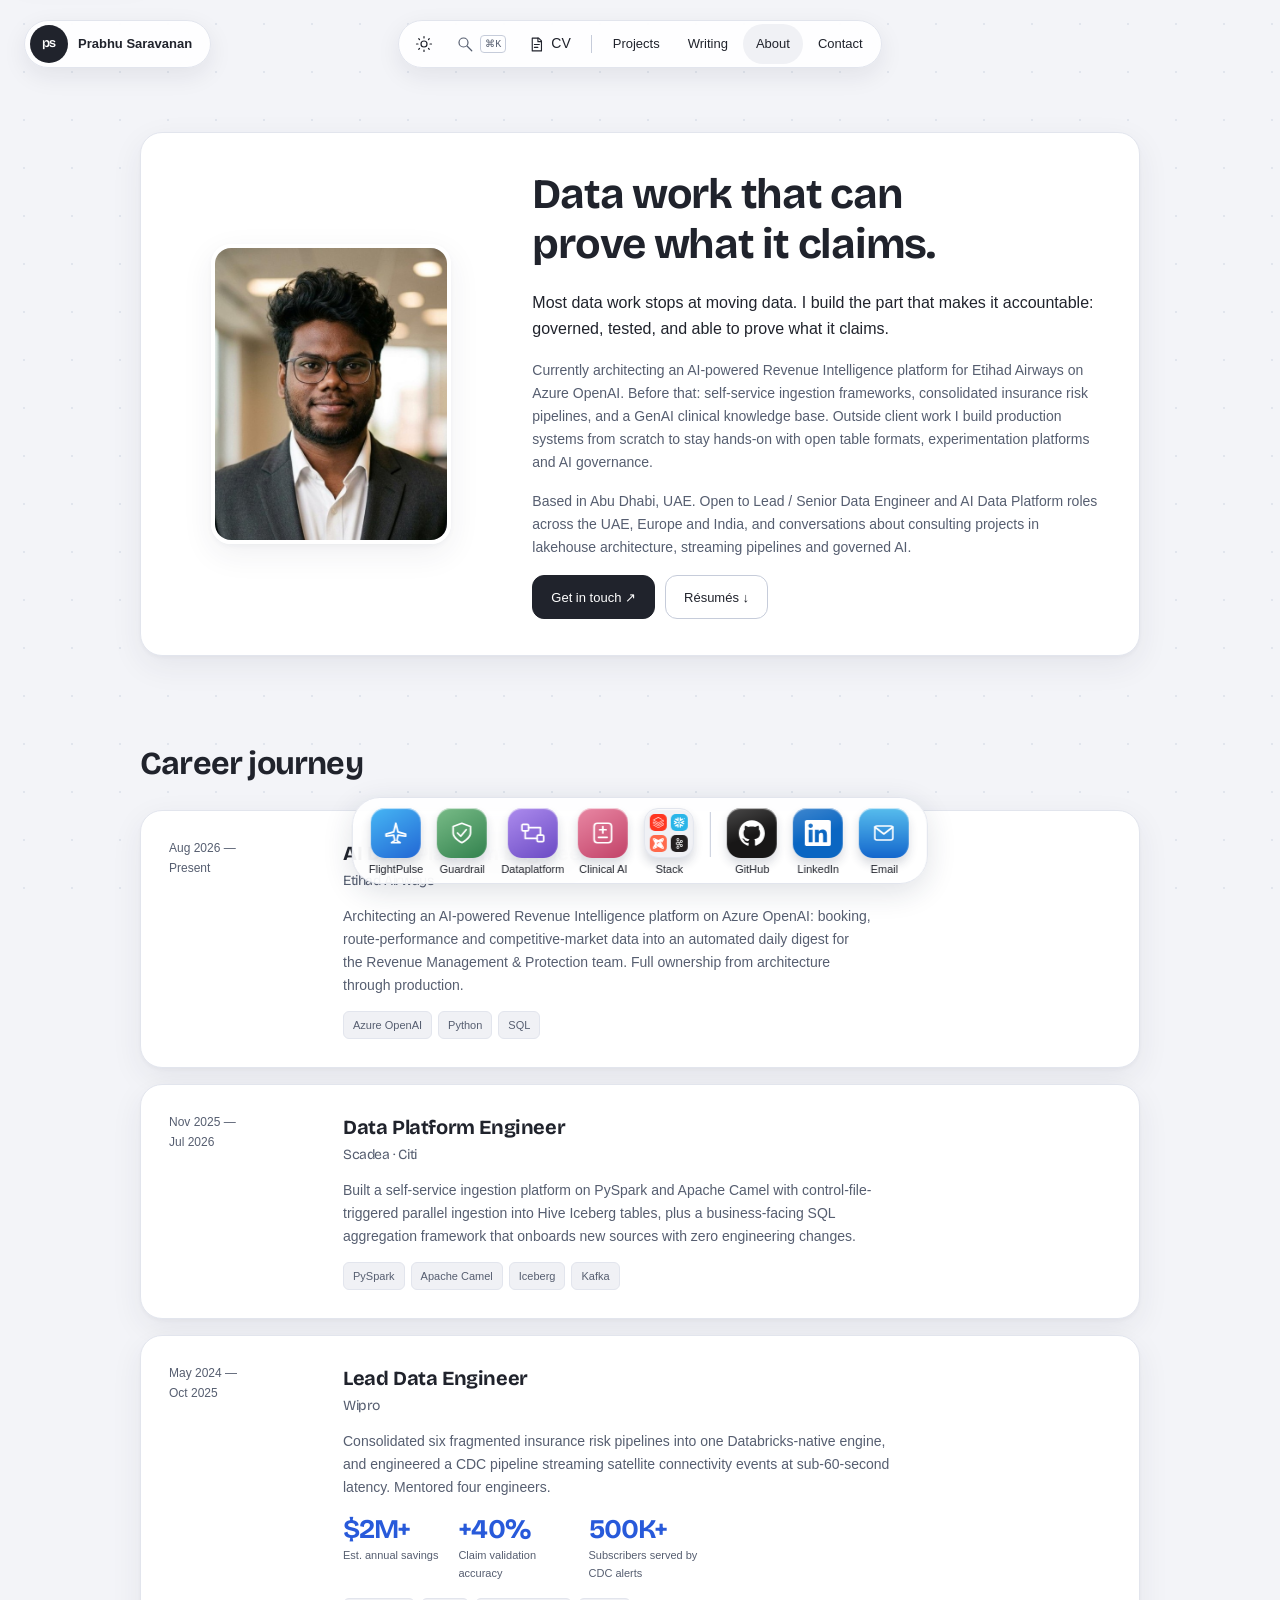
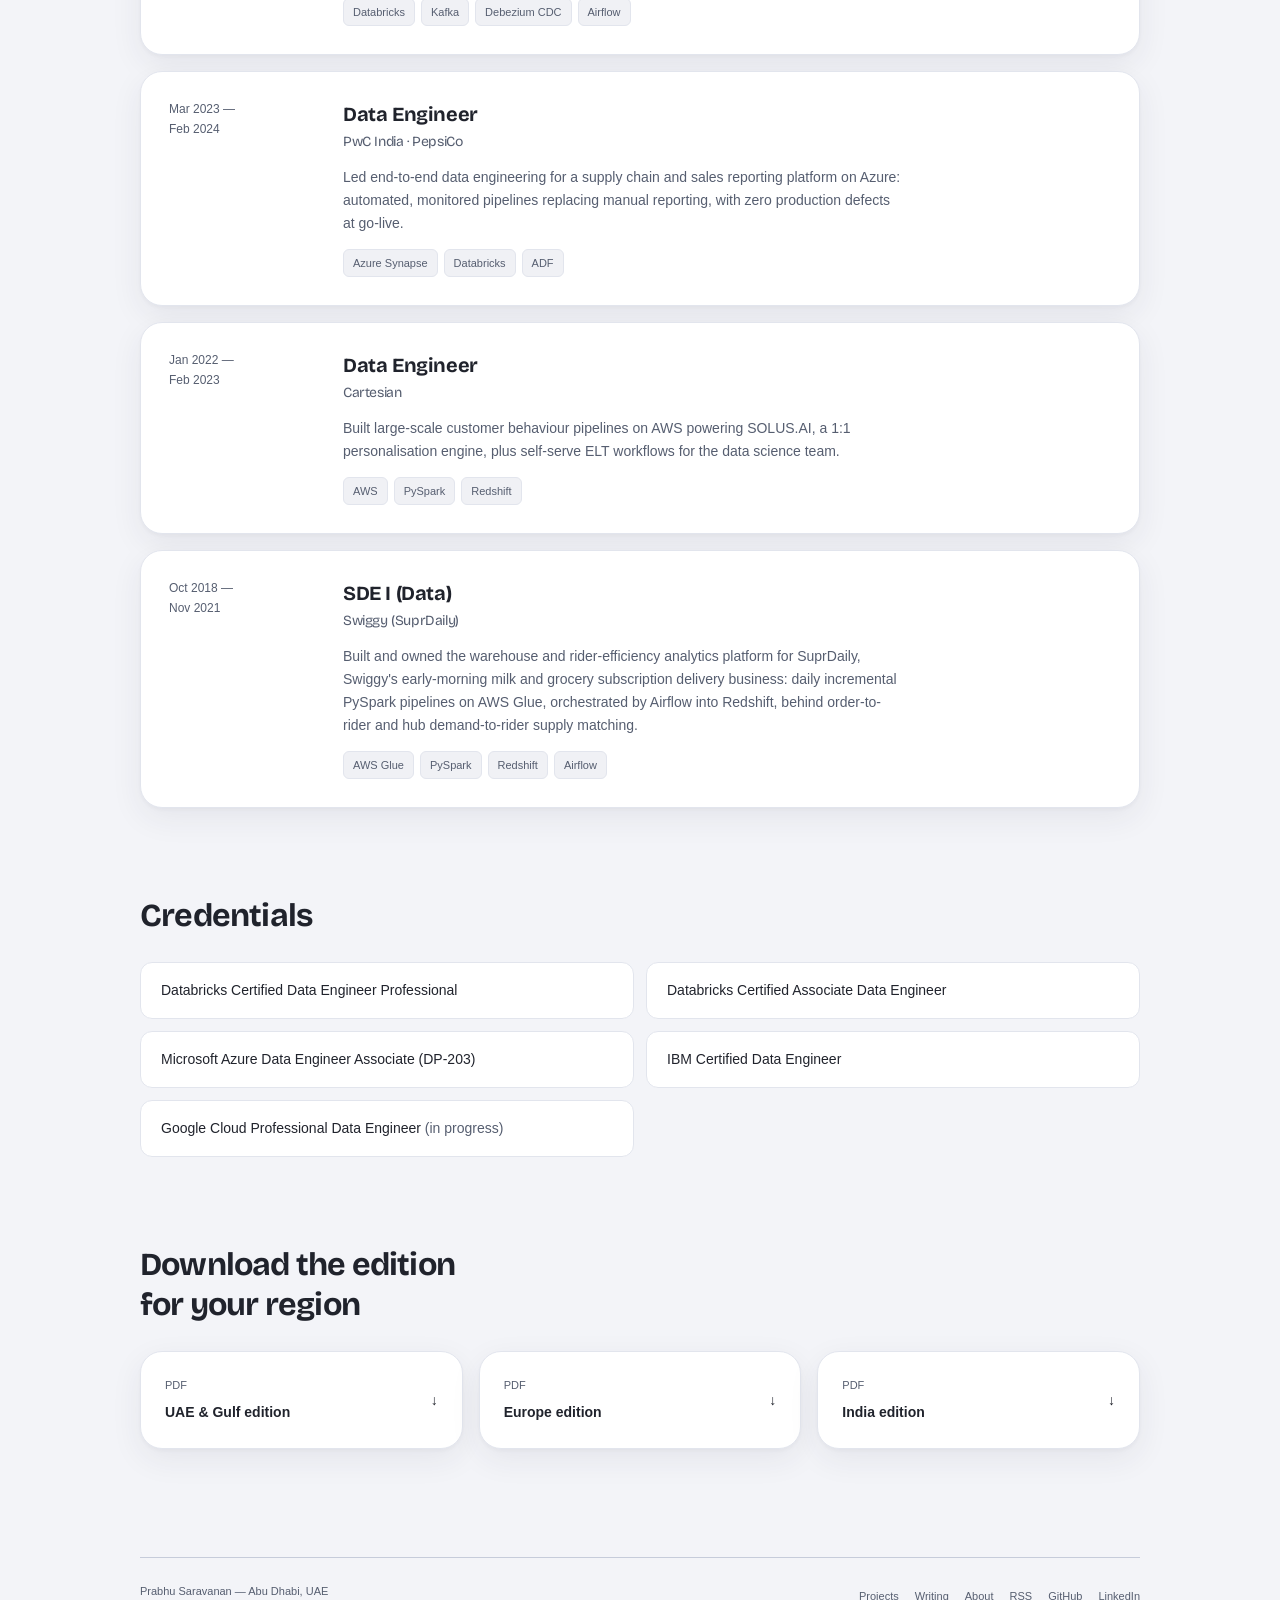
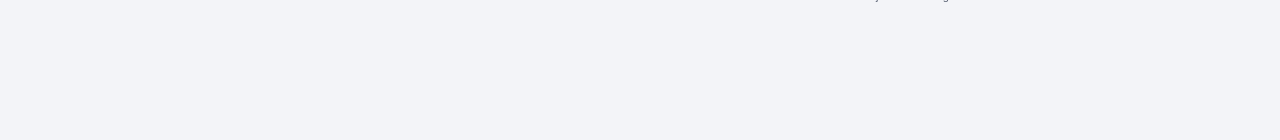
==== commit 3a7b40bc: "One-screen home with windows, project dock, CV window and polish - Home is a single screen: hero plu" ====
--- a/about/index.html
+++ b/about/index.html
@@ -13,10 +13,10 @@
 <meta property="og:image" content="https://saravanaprabhu1398-afk.github.io/assets/og-image.png">
 <meta name="twitter:card" content="summary_large_image">
 <meta name="theme-color" content="#f3f4f8">
-<link rel="stylesheet" href="/site.css?v=15">
+<link rel="stylesheet" href="/site.css?v=19">
 <link rel="icon" href="data:image/svg+xml,%3Csvg xmlns='http://www.w3.org/2000/svg' viewBox='0 0 32 32'%3E%3Crect width='32' height='32' rx='16' fill='%2320232c'/%3E%3Ctext x='16' y='21' font-family='Helvetica,Arial,sans-serif' font-size='14' font-weight='700' fill='%23ffffff' text-anchor='middle'%3Eps%3C/text%3E%3C/svg%3E">
 <link rel="preload" href="/assets/fonts/bricolage-grotesque-latin-wght.woff2" as="font" type="font/woff2" crossorigin>
-<script src="/theme.js?v=15"></script>
+<script src="/theme.js?v=19"></script>
 </head>
 <body>
 <!--SHARED:NAV-->
@@ -27,6 +27,7 @@
     <div class="nav-tools">
       <button class="theme-toggle" type="button" aria-label="Use dark appearance" aria-pressed="false"><svg viewBox="0 0 24 24" fill="none" stroke="currentColor" stroke-width="1.6" stroke-linecap="round" stroke-linejoin="round" aria-hidden="true"><circle cx="12" cy="12" r="4"/><path d="M12 2v2m0 16v2M2 12h2m16 0h2M5 5l1 1m12 12 1 1M5 19l1-1M18 6l1-1"/></svg></button>
       <button class="search-btn" data-open-search aria-label="Search the site" aria-keyshortcuts="Meta+K Control+K"><svg viewBox="0 0 24 24" fill="none" stroke="currentColor" stroke-width="1.6" stroke-linecap="round" stroke-linejoin="round" aria-hidden="true"><circle cx="10" cy="10" r="6"/><path d="m15 15 6 6"/></svg><kbd class="kbd-shortcut" aria-hidden="true"></kbd></button>
+      <a class="cv-btn" href="/about/#resumes" data-preview="cv"><svg viewBox="0 0 24 24" fill="none" stroke="currentColor" stroke-width="1.6" stroke-linecap="round" stroke-linejoin="round" aria-hidden="true"><path d="M6 3h9l4 4v14H6Z"/><path d="M14 3v5h5M9 12h7M9 16h5"/></svg><span>CV</span></a>
     </div>
     <span class="nav-sep" aria-hidden="true"></span>
     <nav class="nav-links" id="navLinks" aria-label="Main"><a href="/projects/">Projects</a><a href="/blog/">Writing</a><a href="/about/" aria-current="page">About</a><a href="/#contact">Contact</a></nav>
@@ -42,12 +43,23 @@
     <div class="palette-hint">↑↓ to move · ↵ to open · esc to close</div>
   </div>
 </dialog>
+<dialog class="project-preview" id="cv" aria-labelledby="cv-title">
+  <div class="preview-window cv-window"><div class="window-bar"><span>Curriculum vitae</span>
+    <button type="button" data-close-preview aria-label="Close CV">Close <kbd>Esc</kbd></button></div>
+    <div class="cv-body">
+      <h2 id="cv-title">Prabhu Saravanan</h2>
+      <p>Lead Data Engineer in Abu Dhabi · eight years building lakehouse, streaming and governed AI platforms. Pick the edition for your region.</p>
+      <div class="resumes"><a class="card" href="/assets/Prabhu_Saravanan_Resume_UAE.pdf" download><span><small>PDF</small><strong>UAE &amp; Gulf edition</strong></span><span aria-hidden="true">↓</span></a><a class="card" href="/assets/Prabhu_Saravanan_Resume_Europe.pdf" download><span><small>PDF</small><strong>Europe edition</strong></span><span aria-hidden="true">↓</span></a><a class="card" href="/assets/Prabhu_Saravanan_Resume_India.pdf" download><span><small>PDF</small><strong>India edition</strong></span><span aria-hidden="true">↓</span></a></div>
+      <a class="more-link" href="/about/#experience">Read the full career story ↗</a>
+    </div>
+  </div>
+</dialog>
 <!--/SHARED:NAV-->
 
 <main id="top">
   <section>
     <div class="wrap about-grid">
-      <figure class="portrait"><img src="/assets/prabhu.jpg?v=2" width="800" height="800" alt="Prabhu Saravanan" onerror="this.closest('.portrait').remove()"></figure>
+      <figure class="portrait"><img src="/assets/prabhu.jpg?v=3" width="680" height="680" alt="Prabhu Saravanan" onerror="this.closest('.portrait').remove()"></figure>
       <div>
         <span class="eyebrow"><span class="dot"></span>About</span>
         <h1>Data work that can prove what it claims.</h1>
@@ -123,8 +135,8 @@
     <span>Prabhu Saravanan — Abu Dhabi, UAE</span>
     <nav aria-label="Footer"><a href="/projects/">Projects</a><a href="/blog/">Writing</a><a href="/about/">About</a><a href="/feed.xml">RSS</a><a href="https://github.com/saravanaprabhu1398-afk" rel="noopener">GitHub</a><a href="https://www.linkedin.com/in/prabhu-saravanan-a53317226" rel="noopener">LinkedIn</a></nav>
   </div>
-</footer><div class="dock" role="region" aria-label="Stack and contact"><ul class="dock-stack" aria-label="Core stack"><li><span class="dock-icon dock-tech" style="--brand:#FF3621"><svg viewBox="0 0 24 24" fill="currentColor" aria-hidden="true"><path d="M.95 14.184L12 20.403l9.919-5.55v2.21L12 22.662l-10.484-5.96-.565.308v.77L12 24l11.05-6.218v-4.317l-.515-.309L12 19.118l-9.867-5.653v-2.21L12 16.805l11.05-6.218V6.32l-.515-.308L12 11.974 2.647 6.681 12 1.388l7.76 4.368.668-.411v-.566L12 0 .95 6.27v.72L12 13.207l9.919-5.55v2.26L12 15.52 1.516 9.56l-.565.308Z"/></svg></span><span>Databricks</span></li><li><span class="dock-icon dock-tech" style="--brand:#29B5E8"><svg viewBox="0 0 24 24" fill="currentColor" aria-hidden="true"><path d="M24 3.459c0 .646-.418 1.18-1.141 1.18-.723 0-1.142-.534-1.142-1.18 0-.647.419-1.18 1.142-1.18.723 0 1.141.533 1.141 1.18zm-.228 0c0-.533-.38-.951-.913-.951s-.913.38-.913.95c0 .533.38.952.913.952.57 0 .913-.419.913-.951zm-1.37-.533h.495c.266 0 .456.152.456.38 0 .153-.076.229-.19.305l.19.266v.038h-.266l-.19-.266h-.229v.266h-.266zm.495.228h-.229v.267h.229c.114 0 .152-.038.152-.114.038-.077-.038-.153-.152-.153zM7.602 12.4c.038-.151.076-.304.076-.456 0-.114-.038-.228-.038-.342-.114-.343-.304-.647-.646-.838l-4.87-2.777c-.685-.38-1.56-.152-1.94.533-.381.685-.153 1.56.532 1.94l2.701 1.56-2.701 1.56c-.685.38-.913 1.256-.533 1.94.38.685 1.256.914 1.94.533l4.832-2.777c.343-.267.571-.533.647-.876zm1.332 2.626c-.266-.038-.57.038-.837.19l-4.832 2.777c-.685.38-.913 1.256-.532 1.94.38.686 1.255.914 1.94.533l2.701-1.56v3.12c0 .8.647 1.408 1.446 1.408.799 0 1.407-.647 1.407-1.408v-5.592c0-.761-.57-1.37-1.293-1.408zm4.946-6.088c.266.038.57-.038.837-.19l4.832-2.777c.685-.38.913-1.256.532-1.94-.38-.686-1.255-.914-1.94-.533l-2.701 1.56V1.975c0-.799-.647-1.408-1.446-1.408-.799 0-1.446.609-1.446 1.408V7.53c0 .76.609 1.37 1.332 1.407zM3.265 5.97l4.832 2.777c.266.152.533.19.837.19.723-.038 1.331-.684 1.331-1.407V1.975c0-.799-.646-1.408-1.407-1.408-.799 0-1.446.647-1.446 1.408v3.12l-2.701-1.56c-.685-.38-1.56-.152-1.94.533-.419.646-.19 1.521.494 1.902zm9.093 6.011a.412.412 0 00-.114-.266l-.57-.571a.346.346 0 00-.267-.114.412.412 0 00-.266.114l-.571.57a.411.411 0 00-.114.267c0 .076.038.19.114.267l.57.57a.345.345 0 00.267.114c.076 0 .19-.038.266-.114l.571-.57a.412.412 0 00.114-.267zm1.598.533L11.94 14.53c-.039.038-.153.114-.229.114h-.608a.411.411 0 01-.267-.114L8.82 12.514a.408.408 0 01-.076-.229v-.608c0-.076.038-.19.114-.267l2.016-2.016a.41.41 0 01.267-.114h.608a.41.41 0 01.267.114l2.016 2.016a.347.347 0 01.114.267v.608c-.076.077-.114.19-.19.229zm5.593 5.44l-4.832-2.777c-.266-.152-.57-.19-.837-.152-.723.038-1.332.684-1.332 1.408v5.554c0 .8.647 1.408 1.408 1.408.799 0 1.446-.647 1.446-1.408v-3.12l2.7 1.56c.686.38 1.561.152 1.941-.533.419-.646.19-1.521-.494-1.94zm2.549-7.533l-2.701 1.56 2.7 1.56c.686.38.914 1.256.533 1.94-.38.685-1.255.913-1.94.533l-4.832-2.778a1.644 1.644 0 01-.647-.798c-.037-.153-.076-.305-.076-.457 0-.114.039-.228.039-.342.114-.343.342-.647.646-.837l4.832-2.778c.685-.38 1.56-.152 1.94.533.457.609.19 1.484-.494 1.864"/></svg></span><span>Snowflake</span></li><li><span class="dock-icon dock-tech" style="--brand:#FF694B"><svg viewBox="0 0 24 24" fill="currentColor" aria-hidden="true"><path d="M17.9004 9.3763a8.1488 8.1488 0 0 0-3.0421-3.1206l1.7708.8385a10.2874 10.2874 0 0 1 3.74 3.0007l3.234-5.9295a2.8546 2.8546 0 0 0-.0611-2.9604C22.7566.0371 21.2112-.3409 19.9754.3327l-5.8749 3.2101a4.3612 4.3612 0 0 1-4.1761 0L4.1769.408a2.8545 2.8545 0 0 0-2.9592.0632c-1.1673.7853-1.5452 2.33-.8723 3.5655L3.55 9.9106a4.3612 4.3612 0 0 1 0 4.1772l-3.1272 5.743a2.86 2.86 0 0 0 .085 2.9974c.794 1.1438 2.3225 1.5054 3.5448.8385l6.0581-3.3049a10.2877 10.2877 0 0 1-3.0051-3.7454l-.8374-1.7708a8.148 8.148 0 0 0 3.1206 3.0421l10.5832 5.779c1.2213.666 2.7481.3055 3.5426-.8363a2.8699 2.8699 0 0 0 .0796-3.0018L17.9004 9.3763zm3.3801-7.7351c.6022 0 1.0904.4882 1.0904 1.0904s-.4882 1.0904-1.0904 1.0904-1.0904-.4882-1.0904-1.0904.4882-1.0904 1.0904-1.0904zM2.7442 3.822c-.6022 0-1.0904-.4882-1.0904-1.0904s.4882-1.0904 1.0904-1.0904 1.0904.4882 1.0904 1.0904S3.3464 3.822 2.7442 3.822zm0 18.5363c-.6022 0-1.0904-.4882-1.0904-1.0904 0-.6022.4882-1.0904 1.0904-1.0904s1.0904.4882 1.0904 1.0904c0 .6022-.4882 1.0904-1.0904 1.0904zm10.3585-11.4489c-1.2008-.0035-2.177.9672-2.1805 2.1679a2.1738 2.1738 0 0 0 .7052 1.6091c-1.4872-.2091-2.5234-1.5843-2.3142-3.0716.2091-1.4872 1.5843-2.5234 3.0716-2.3142a2.7194 2.7194 0 0 1 2.3142 2.3142 2.1623 2.1623 0 0 0-1.5963-.7054zm8.1778 11.4489c-.6022 0-1.0904-.4882-1.0904-1.0904 0-.6022.4882-1.0904 1.0904-1.0904s1.0904.4882 1.0904 1.0904c0 .6022-.4882 1.0904-1.0904 1.0904z"/></svg></span><span>dbt</span></li><li><span class="dock-icon dock-tech" style="--brand:#231F20"><svg viewBox="0 0 24 24" fill="currentColor" aria-hidden="true"><path d="M9.71 2.136a1.43 1.43 0 0 0-2.047 0h-.007a1.48 1.48 0 0 0-.421 1.042c0 .41.161.777.422 1.039l.007.007c.257.264.616.426 1.019.426.404 0 .766-.162 1.027-.426l.003-.007c.261-.262.421-.629.421-1.039 0-.408-.159-.777-.421-1.042H9.71zM8.683 22.295c.404 0 .766-.167 1.027-.429l.003-.008c.261-.261.421-.631.421-1.036 0-.41-.159-.778-.421-1.044H9.71a1.42 1.42 0 0 0-1.027-.432 1.4 1.4 0 0 0-1.02.432h-.007c-.26.266-.422.634-.422 1.044 0 .406.161.775.422 1.036l.007.008c.258.262.617.429 1.02.429zm7.89-4.462c.359-.096.683-.33.882-.684l.027-.052a1.47 1.47 0 0 0 .114-1.067 1.454 1.454 0 0 0-.675-.896l-.021-.014a1.425 1.425 0 0 0-1.078-.132c-.36.091-.684.335-.881.686-.2.349-.241.75-.146 1.119.099.363.33.691.675.896h.002c.346.203.737.239 1.101.144zm-6.405-7.342a2.083 2.083 0 0 0-1.485-.627c-.58 0-1.103.242-1.482.627-.378.385-.612.916-.612 1.507s.233 1.124.612 1.514a2.08 2.08 0 0 0 2.967 0c.379-.39.612-.923.612-1.514s-.233-1.122-.612-1.507zm-.835-2.51c.843.141 1.6.552 2.178 1.144h.004c.092.093.182.196.265.299l1.446-.851a3.176 3.176 0 0 1-.047-1.808 3.149 3.149 0 0 1 1.456-1.926l.025-.016a3.062 3.062 0 0 1 2.345-.306c.77.21 1.465.721 1.898 1.482v.002c.431.757.518 1.626.313 2.408a3.145 3.145 0 0 1-1.456 1.928l-.198.118h-.02a3.095 3.095 0 0 1-2.154.201 3.127 3.127 0 0 1-1.514-.944l-1.444.848a4.162 4.162 0 0 1 0 2.879l1.444.846c.413-.47.939-.789 1.514-.944a3.041 3.041 0 0 1 2.371.319l.048.023v.002a3.17 3.17 0 0 1 1.408 1.906 3.215 3.215 0 0 1-.313 2.405l-.026.053-.003-.005a3.147 3.147 0 0 1-1.867 1.436 3.096 3.096 0 0 1-2.371-.318v-.006a3.156 3.156 0 0 1-1.456-1.927 3.175 3.175 0 0 1 .047-1.805l-1.446-.848a3.905 3.905 0 0 1-.265.294l-.004.005a3.938 3.938 0 0 1-2.178 1.138v1.699a3.09 3.09 0 0 1 1.56.862l.002.004c.565.572.914 1.368.914 2.243 0 .873-.35 1.664-.914 2.239l-.002.009a3.1 3.1 0 0 1-2.21.931 3.1 3.1 0 0 1-2.206-.93h-.002v-.009a3.186 3.186 0 0 1-.916-2.239c0-.875.35-1.672.916-2.243v-.004h.002a3.1 3.1 0 0 1 1.558-.862v-1.699a3.926 3.926 0 0 1-2.176-1.138l-.006-.005a4.098 4.098 0 0 1-1.173-2.874c0-1.122.452-2.136 1.173-2.872h.006a3.947 3.947 0 0 1 2.176-1.144V6.289a3.137 3.137 0 0 1-1.558-.864h-.002v-.004a3.192 3.192 0 0 1-.916-2.243c0-.871.35-1.669.916-2.243l.002-.002A3.084 3.084 0 0 1 8.683 0c.861 0 1.641.355 2.21.932v.002h.002c.565.574.914 1.372.914 2.243 0 .876-.35 1.667-.914 2.243l-.002.005a3.142 3.142 0 0 1-1.56.864v1.692zm8.121-1.129l-.012-.019a1.452 1.452 0 0 0-.87-.668 1.43 1.43 0 0 0-1.103.146h.002c-.347.2-.58.529-.677.896-.095.365-.054.768.146 1.119l.007.009c.2.347.519.579.874.673.357.103.755.059 1.098-.144l.019-.009a1.47 1.47 0 0 0 .657-.885 1.493 1.493 0 0 0-.141-1.118"/></svg></span><span>Kafka</span></li><li><span class="dock-icon dock-tech" style="--brand:#844FBA"><svg viewBox="0 0 24 24" fill="currentColor" aria-hidden="true"><path d="M1.44 0v7.575l6.561 3.79V3.787zm21.12 4.227l-6.561 3.791v7.574l6.56-3.787zM8.72 4.23v7.575l6.561 3.787V8.018zm0 8.405v7.575L15.28 24v-7.578z"/></svg></span><span>Terraform</span></li><li><span class="dock-icon dock-tech" style="--brand:#3776AB"><svg viewBox="0 0 24 24" fill="currentColor" aria-hidden="true"><path d="M14.25.18l.9.2.73.26.59.3.45.32.34.34.25.34.16.33.1.3.04.26.02.2-.01.13V8.5l-.05.63-.13.55-.21.46-.26.38-.3.31-.33.25-.35.19-.35.14-.33.1-.3.07-.26.04-.21.02H8.77l-.69.05-.59.14-.5.22-.41.27-.33.32-.27.35-.2.36-.15.37-.1.35-.07.32-.04.27-.02.21v3.06H3.17l-.21-.03-.28-.07-.32-.12-.35-.18-.36-.26-.36-.36-.35-.46-.32-.59-.28-.73-.21-.88-.14-1.05-.05-1.23.06-1.22.16-1.04.24-.87.32-.71.36-.57.4-.44.42-.33.42-.24.4-.16.36-.1.32-.05.24-.01h.16l.06.01h8.16v-.83H6.18l-.01-2.75-.02-.37.05-.34.11-.31.17-.28.25-.26.31-.23.38-.2.44-.18.51-.15.58-.12.64-.1.71-.06.77-.04.84-.02 1.27.05zm-6.3 1.98l-.23.33-.08.41.08.41.23.34.33.22.41.09.41-.09.33-.22.23-.34.08-.41-.08-.41-.23-.33-.33-.22-.41-.09-.41.09zm13.09 3.95l.28.06.32.12.35.18.36.27.36.35.35.47.32.59.28.73.21.88.14 1.04.05 1.23-.06 1.23-.16 1.04-.24.86-.32.71-.36.57-.4.45-.42.33-.42.24-.4.16-.36.09-.32.05-.24.02-.16-.01h-8.22v.82h5.84l.01 2.76.02.36-.05.34-.11.31-.17.29-.25.25-.31.24-.38.2-.44.17-.51.15-.58.13-.64.09-.71.07-.77.04-.84.01-1.27-.04-1.07-.14-.9-.2-.73-.25-.59-.3-.45-.33-.34-.34-.25-.34-.16-.33-.1-.3-.04-.25-.02-.2.01-.13v-5.34l.05-.64.13-.54.21-.46.26-.38.3-.32.33-.24.35-.2.35-.14.33-.1.3-.06.26-.04.21-.02.13-.01h5.84l.69-.05.59-.14.5-.21.41-.28.33-.32.27-.35.2-.36.15-.36.1-.35.07-.32.04-.28.02-.21V6.07h2.09l.14.01zm-6.47 14.25l-.23.33-.08.41.08.41.23.33.33.23.41.08.41-.08.33-.23.23-.33.08-.41-.08-.41-.23-.33-.33-.23-.41-.08-.41.08z"/></svg></span><span>Python</span></li></ul><span class="dock-divider" aria-hidden="true"></span><nav class="dock-links" aria-label="Elsewhere"><a href="https://github.com/saravanaprabhu1398-afk" rel="noopener"><span class="dock-icon dock-tech" style="--brand:#181717"><svg viewBox="0 0 24 24" fill="currentColor" aria-hidden="true"><path d="M12 .297c-6.63 0-12 5.373-12 12 0 5.303 3.438 9.8 8.205 11.385.6.113.82-.258.82-.577 0-.285-.01-1.04-.015-2.04-3.338.724-4.042-1.61-4.042-1.61C4.422 18.07 3.633 17.7 3.633 17.7c-1.087-.744.084-.729.084-.729 1.205.084 1.838 1.236 1.838 1.236 1.07 1.835 2.809 1.305 3.495.998.108-.776.417-1.305.76-1.605-2.665-.3-5.466-1.332-5.466-5.93 0-1.31.465-2.38 1.235-3.22-.135-.303-.54-1.523.105-3.176 0 0 1.005-.322 3.3 1.23.96-.267 1.98-.399 3-.405 1.02.006 2.04.138 3 .405 2.28-1.552 3.285-1.23 3.285-1.23.645 1.653.24 2.873.12 3.176.765.84 1.23 1.91 1.23 3.22 0 4.61-2.805 5.625-5.475 5.92.42.36.81 1.096.81 2.22 0 1.606-.015 2.896-.015 3.286 0 .315.21.69.825.57C20.565 22.092 24 17.592 24 12.297c0-6.627-5.373-12-12-12"/></svg></span><span>GitHub</span></a><a href="https://www.linkedin.com/in/prabhu-saravanan-a53317226" rel="noopener"><span class="dock-icon dock-tech" style="--brand:#0A66C2"><svg viewBox="0 0 24 24" fill="currentColor" aria-hidden="true"><path d="M20.447 20.452h-3.554v-5.569c0-1.328-.027-3.037-1.852-3.037-1.853 0-2.136 1.445-2.136 2.939v5.667H9.351V9h3.414v1.561h.046c.477-.9 1.637-1.85 3.37-1.85 3.601 0 4.267 2.37 4.267 5.455v6.286zM5.337 7.433c-1.144 0-2.063-.926-2.063-2.065 0-1.138.92-2.063 2.063-2.063 1.14 0 2.064.925 2.064 2.063 0 1.139-.925 2.065-2.064 2.065zm1.782 13.019H3.555V9h3.564v11.452zM22.225 0H1.771C.792 0 0 .774 0 1.729v20.542C0 23.227.792 24 1.771 24h20.451C23.2 24 24 23.227 24 22.271V1.729C24 .774 23.2 0 22.222 0h.003z"/></svg></span><span>LinkedIn</span></a><a href="mailto:prabhu.saravanan.de@gmail.com"><span class="dock-icon dock-mail"><svg viewBox="0 0 24 24" fill="none" stroke="currentColor" stroke-width="1.6" stroke-linecap="round" stroke-linejoin="round" aria-hidden="true"><rect x="3" y="5" width="18" height="14" rx="2"/><path d="m3 6 9 7 9-7"/></svg></span><span>Email</span></a></nav></div>
-<script src="/site.js?v=15"></script>
+</footer><div class="dock" role="region" aria-label="Projects and contact"><nav class="dock-apps" aria-label="Projects"><a class="dock-app" href="/projects/#project-flightpulse" data-preview="preview-flightpulse" title="FlightPulse: Flight analytics"><span class="dock-icon app-plane"><svg viewBox="0 0 24 24" fill="none" stroke="currentColor" stroke-width="1.6" stroke-linecap="round" stroke-linejoin="round" aria-hidden="true"><path d="m3 13 7-2 2-8 2 8 7 2v2l-7-1-1 5 3 2H8l3-2-1-5-7 1Z"/></svg></span><span>FlightPulse</span></a><a class="dock-app" href="/projects/#project-guardrail" data-preview="preview-guardrail" title="Guardrail: Safe rollouts"><span class="dock-icon app-shield"><svg viewBox="0 0 24 24" fill="none" stroke="currentColor" stroke-width="1.6" stroke-linecap="round" stroke-linejoin="round" aria-hidden="true"><path d="m12 3 8 3v6c0 5-8 9-8 9s-8-4-8-9V6Z"/><path d="m8 12 3 3 5-6"/></svg></span><span>Guardrail</span></a><a class="dock-app" href="/projects/#project-dataplatform" data-preview="preview-dataplatform" title="Dataplatform: Orchestration"><span class="dock-icon app-pipeline"><svg viewBox="0 0 24 24" fill="none" stroke="currentColor" stroke-width="1.6" stroke-linecap="round" stroke-linejoin="round" aria-hidden="true"><rect x="2" y="4" width="6" height="6" rx="1"/><rect x="16" y="14" width="6" height="6" rx="1"/><path d="M5 10v7h11M8 7h11v7"/></svg></span><span>Dataplatform</span></a><a class="dock-app" href="/projects/#project-clinical-document-intelligence" data-preview="preview-clinical-document-intelligence" title="Clinical AI: Governed RAG"><span class="dock-icon app-clinical"><svg viewBox="0 0 24 24" fill="none" stroke="currentColor" stroke-width="1.6" stroke-linecap="round" stroke-linejoin="round" aria-hidden="true"><rect x="4" y="3" width="16" height="18" rx="3"/><path d="M9 9h6M12 6v6M8 16h8"/></svg></span><span>Clinical AI</span></a><a class="dock-app" href="/projects/" data-preview="stack-folder" title="Core stack"><span class="dock-icon dock-folder"><span class="mini" style="--brand:#FF3621"><svg viewBox="0 0 24 24" fill="currentColor" aria-hidden="true"><path d="M.95 14.184L12 20.403l9.919-5.55v2.21L12 22.662l-10.484-5.96-.565.308v.77L12 24l11.05-6.218v-4.317l-.515-.309L12 19.118l-9.867-5.653v-2.21L12 16.805l11.05-6.218V6.32l-.515-.308L12 11.974 2.647 6.681 12 1.388l7.76 4.368.668-.411v-.566L12 0 .95 6.27v.72L12 13.207l9.919-5.55v2.26L12 15.52 1.516 9.56l-.565.308Z"/></svg></span><span class="mini" style="--brand:#29B5E8"><svg viewBox="0 0 24 24" fill="currentColor" aria-hidden="true"><path d="M24 3.459c0 .646-.418 1.18-1.141 1.18-.723 0-1.142-.534-1.142-1.18 0-.647.419-1.18 1.142-1.18.723 0 1.141.533 1.141 1.18zm-.228 0c0-.533-.38-.951-.913-.951s-.913.38-.913.95c0 .533.38.952.913.952.57 0 .913-.419.913-.951zm-1.37-.533h.495c.266 0 .456.152.456.38 0 .153-.076.229-.19.305l.19.266v.038h-.266l-.19-.266h-.229v.266h-.266zm.495.228h-.229v.267h.229c.114 0 .152-.038.152-.114.038-.077-.038-.153-.152-.153zM7.602 12.4c.038-.151.076-.304.076-.456 0-.114-.038-.228-.038-.342-.114-.343-.304-.647-.646-.838l-4.87-2.777c-.685-.38-1.56-.152-1.94.533-.381.685-.153 1.56.532 1.94l2.701 1.56-2.701 1.56c-.685.38-.913 1.256-.533 1.94.38.685 1.256.914 1.94.533l4.832-2.777c.343-.267.571-.533.647-.876zm1.332 2.626c-.266-.038-.57.038-.837.19l-4.832 2.777c-.685.38-.913 1.256-.532 1.94.38.686 1.255.914 1.94.533l2.701-1.56v3.12c0 .8.647 1.408 1.446 1.408.799 0 1.407-.647 1.407-1.408v-5.592c0-.761-.57-1.37-1.293-1.408zm4.946-6.088c.266.038.57-.038.837-.19l4.832-2.777c.685-.38.913-1.256.532-1.94-.38-.686-1.255-.914-1.94-.533l-2.701 1.56V1.975c0-.799-.647-1.408-1.446-1.408-.799 0-1.446.609-1.446 1.408V7.53c0 .76.609 1.37 1.332 1.407zM3.265 5.97l4.832 2.777c.266.152.533.19.837.19.723-.038 1.331-.684 1.331-1.407V1.975c0-.799-.646-1.408-1.407-1.408-.799 0-1.446.647-1.446 1.408v3.12l-2.701-1.56c-.685-.38-1.56-.152-1.94.533-.419.646-.19 1.521.494 1.902zm9.093 6.011a.412.412 0 00-.114-.266l-.57-.571a.346.346 0 00-.267-.114.412.412 0 00-.266.114l-.571.57a.411.411 0 00-.114.267c0 .076.038.19.114.267l.57.57a.345.345 0 00.267.114c.076 0 .19-.038.266-.114l.571-.57a.412.412 0 00.114-.267zm1.598.533L11.94 14.53c-.039.038-.153.114-.229.114h-.608a.411.411 0 01-.267-.114L8.82 12.514a.408.408 0 01-.076-.229v-.608c0-.076.038-.19.114-.267l2.016-2.016a.41.41 0 01.267-.114h.608a.41.41 0 01.267.114l2.016 2.016a.347.347 0 01.114.267v.608c-.076.077-.114.19-.19.229zm5.593 5.44l-4.832-2.777c-.266-.152-.57-.19-.837-.152-.723.038-1.332.684-1.332 1.408v5.554c0 .8.647 1.408 1.408 1.408.799 0 1.446-.647 1.446-1.408v-3.12l2.7 1.56c.686.38 1.561.152 1.941-.533.419-.646.19-1.521-.494-1.94zm2.549-7.533l-2.701 1.56 2.7 1.56c.686.38.914 1.256.533 1.94-.38.685-1.255.913-1.94.533l-4.832-2.778a1.644 1.644 0 01-.647-.798c-.037-.153-.076-.305-.076-.457 0-.114.039-.228.039-.342.114-.343.342-.647.646-.837l4.832-2.778c.685-.38 1.56-.152 1.94.533.457.609.19 1.484-.494 1.864"/></svg></span><span class="mini" style="--brand:#FF694B"><svg viewBox="0 0 24 24" fill="currentColor" aria-hidden="true"><path d="M17.9004 9.3763a8.1488 8.1488 0 0 0-3.0421-3.1206l1.7708.8385a10.2874 10.2874 0 0 1 3.74 3.0007l3.234-5.9295a2.8546 2.8546 0 0 0-.0611-2.9604C22.7566.0371 21.2112-.3409 19.9754.3327l-5.8749 3.2101a4.3612 4.3612 0 0 1-4.1761 0L4.1769.408a2.8545 2.8545 0 0 0-2.9592.0632c-1.1673.7853-1.5452 2.33-.8723 3.5655L3.55 9.9106a4.3612 4.3612 0 0 1 0 4.1772l-3.1272 5.743a2.86 2.86 0 0 0 .085 2.9974c.794 1.1438 2.3225 1.5054 3.5448.8385l6.0581-3.3049a10.2877 10.2877 0 0 1-3.0051-3.7454l-.8374-1.7708a8.148 8.148 0 0 0 3.1206 3.0421l10.5832 5.779c1.2213.666 2.7481.3055 3.5426-.8363a2.8699 2.8699 0 0 0 .0796-3.0018L17.9004 9.3763zm3.3801-7.7351c.6022 0 1.0904.4882 1.0904 1.0904s-.4882 1.0904-1.0904 1.0904-1.0904-.4882-1.0904-1.0904.4882-1.0904 1.0904-1.0904zM2.7442 3.822c-.6022 0-1.0904-.4882-1.0904-1.0904s.4882-1.0904 1.0904-1.0904 1.0904.4882 1.0904 1.0904S3.3464 3.822 2.7442 3.822zm0 18.5363c-.6022 0-1.0904-.4882-1.0904-1.0904 0-.6022.4882-1.0904 1.0904-1.0904s1.0904.4882 1.0904 1.0904c0 .6022-.4882 1.0904-1.0904 1.0904zm10.3585-11.4489c-1.2008-.0035-2.177.9672-2.1805 2.1679a2.1738 2.1738 0 0 0 .7052 1.6091c-1.4872-.2091-2.5234-1.5843-2.3142-3.0716.2091-1.4872 1.5843-2.5234 3.0716-2.3142a2.7194 2.7194 0 0 1 2.3142 2.3142 2.1623 2.1623 0 0 0-1.5963-.7054zm8.1778 11.4489c-.6022 0-1.0904-.4882-1.0904-1.0904 0-.6022.4882-1.0904 1.0904-1.0904s1.0904.4882 1.0904 1.0904c0 .6022-.4882 1.0904-1.0904 1.0904z"/></svg></span><span class="mini" style="--brand:#231F20"><svg viewBox="0 0 24 24" fill="currentColor" aria-hidden="true"><path d="M9.71 2.136a1.43 1.43 0 0 0-2.047 0h-.007a1.48 1.48 0 0 0-.421 1.042c0 .41.161.777.422 1.039l.007.007c.257.264.616.426 1.019.426.404 0 .766-.162 1.027-.426l.003-.007c.261-.262.421-.629.421-1.039 0-.408-.159-.777-.421-1.042H9.71zM8.683 22.295c.404 0 .766-.167 1.027-.429l.003-.008c.261-.261.421-.631.421-1.036 0-.41-.159-.778-.421-1.044H9.71a1.42 1.42 0 0 0-1.027-.432 1.4 1.4 0 0 0-1.02.432h-.007c-.26.266-.422.634-.422 1.044 0 .406.161.775.422 1.036l.007.008c.258.262.617.429 1.02.429zm7.89-4.462c.359-.096.683-.33.882-.684l.027-.052a1.47 1.47 0 0 0 .114-1.067 1.454 1.454 0 0 0-.675-.896l-.021-.014a1.425 1.425 0 0 0-1.078-.132c-.36.091-.684.335-.881.686-.2.349-.241.75-.146 1.119.099.363.33.691.675.896h.002c.346.203.737.239 1.101.144zm-6.405-7.342a2.083 2.083 0 0 0-1.485-.627c-.58 0-1.103.242-1.482.627-.378.385-.612.916-.612 1.507s.233 1.124.612 1.514a2.08 2.08 0 0 0 2.967 0c.379-.39.612-.923.612-1.514s-.233-1.122-.612-1.507zm-.835-2.51c.843.141 1.6.552 2.178 1.144h.004c.092.093.182.196.265.299l1.446-.851a3.176 3.176 0 0 1-.047-1.808 3.149 3.149 0 0 1 1.456-1.926l.025-.016a3.062 3.062 0 0 1 2.345-.306c.77.21 1.465.721 1.898 1.482v.002c.431.757.518 1.626.313 2.408a3.145 3.145 0 0 1-1.456 1.928l-.198.118h-.02a3.095 3.095 0 0 1-2.154.201 3.127 3.127 0 0 1-1.514-.944l-1.444.848a4.162 4.162 0 0 1 0 2.879l1.444.846c.413-.47.939-.789 1.514-.944a3.041 3.041 0 0 1 2.371.319l.048.023v.002a3.17 3.17 0 0 1 1.408 1.906 3.215 3.215 0 0 1-.313 2.405l-.026.053-.003-.005a3.147 3.147 0 0 1-1.867 1.436 3.096 3.096 0 0 1-2.371-.318v-.006a3.156 3.156 0 0 1-1.456-1.927 3.175 3.175 0 0 1 .047-1.805l-1.446-.848a3.905 3.905 0 0 1-.265.294l-.004.005a3.938 3.938 0 0 1-2.178 1.138v1.699a3.09 3.09 0 0 1 1.56.862l.002.004c.565.572.914 1.368.914 2.243 0 .873-.35 1.664-.914 2.239l-.002.009a3.1 3.1 0 0 1-2.21.931 3.1 3.1 0 0 1-2.206-.93h-.002v-.009a3.186 3.186 0 0 1-.916-2.239c0-.875.35-1.672.916-2.243v-.004h.002a3.1 3.1 0 0 1 1.558-.862v-1.699a3.926 3.926 0 0 1-2.176-1.138l-.006-.005a4.098 4.098 0 0 1-1.173-2.874c0-1.122.452-2.136 1.173-2.872h.006a3.947 3.947 0 0 1 2.176-1.144V6.289a3.137 3.137 0 0 1-1.558-.864h-.002v-.004a3.192 3.192 0 0 1-.916-2.243c0-.871.35-1.669.916-2.243l.002-.002A3.084 3.084 0 0 1 8.683 0c.861 0 1.641.355 2.21.932v.002h.002c.565.574.914 1.372.914 2.243 0 .876-.35 1.667-.914 2.243l-.002.005a3.142 3.142 0 0 1-1.56.864v1.692zm8.121-1.129l-.012-.019a1.452 1.452 0 0 0-.87-.668 1.43 1.43 0 0 0-1.103.146h.002c-.347.2-.58.529-.677.896-.095.365-.054.768.146 1.119l.007.009c.2.347.519.579.874.673.357.103.755.059 1.098-.144l.019-.009a1.47 1.47 0 0 0 .657-.885 1.493 1.493 0 0 0-.141-1.118"/></svg></span></span><span>Stack</span></a></nav><span class="dock-divider" aria-hidden="true"></span><nav class="dock-links" aria-label="Elsewhere"><a href="https://github.com/saravanaprabhu1398-afk" rel="noopener"><span class="dock-icon dock-tech" style="--brand:#181717"><svg viewBox="0 0 24 24" fill="currentColor" aria-hidden="true"><path d="M12 .297c-6.63 0-12 5.373-12 12 0 5.303 3.438 9.8 8.205 11.385.6.113.82-.258.82-.577 0-.285-.01-1.04-.015-2.04-3.338.724-4.042-1.61-4.042-1.61C4.422 18.07 3.633 17.7 3.633 17.7c-1.087-.744.084-.729.084-.729 1.205.084 1.838 1.236 1.838 1.236 1.07 1.835 2.809 1.305 3.495.998.108-.776.417-1.305.76-1.605-2.665-.3-5.466-1.332-5.466-5.93 0-1.31.465-2.38 1.235-3.22-.135-.303-.54-1.523.105-3.176 0 0 1.005-.322 3.3 1.23.96-.267 1.98-.399 3-.405 1.02.006 2.04.138 3 .405 2.28-1.552 3.285-1.23 3.285-1.23.645 1.653.24 2.873.12 3.176.765.84 1.23 1.91 1.23 3.22 0 4.61-2.805 5.625-5.475 5.92.42.36.81 1.096.81 2.22 0 1.606-.015 2.896-.015 3.286 0 .315.21.69.825.57C20.565 22.092 24 17.592 24 12.297c0-6.627-5.373-12-12-12"/></svg></span><span>GitHub</span></a><a href="https://www.linkedin.com/in/prabhu-saravanan-a53317226" rel="noopener"><span class="dock-icon dock-tech" style="--brand:#0A66C2"><svg viewBox="0 0 24 24" fill="currentColor" aria-hidden="true"><path d="M20.447 20.452h-3.554v-5.569c0-1.328-.027-3.037-1.852-3.037-1.853 0-2.136 1.445-2.136 2.939v5.667H9.351V9h3.414v1.561h.046c.477-.9 1.637-1.85 3.37-1.85 3.601 0 4.267 2.37 4.267 5.455v6.286zM5.337 7.433c-1.144 0-2.063-.926-2.063-2.065 0-1.138.92-2.063 2.063-2.063 1.14 0 2.064.925 2.064 2.063 0 1.139-.925 2.065-2.064 2.065zm1.782 13.019H3.555V9h3.564v11.452zM22.225 0H1.771C.792 0 0 .774 0 1.729v20.542C0 23.227.792 24 1.771 24h20.451C23.2 24 24 23.227 24 22.271V1.729C24 .774 23.2 0 22.222 0h.003z"/></svg></span><span>LinkedIn</span></a><a href="mailto:prabhu.saravanan.de@gmail.com"><span class="dock-icon dock-mail"><svg viewBox="0 0 24 24" fill="none" stroke="currentColor" stroke-width="1.6" stroke-linecap="round" stroke-linejoin="round" aria-hidden="true"><rect x="3" y="5" width="18" height="14" rx="2"/><path d="m3 6 9 7 9-7"/></svg></span><span>Email</span></a></nav></div><dialog class="project-preview" id="stack-folder" aria-labelledby="stack-folder-title"><div class="preview-window folder-window"><div class="window-bar"><span id="stack-folder-title">Core stack</span><button type="button" data-close-preview aria-label="Close core stack">Close <kbd>Esc</kbd></button></div><p class="folder-note">The tools behind the projects. Pick one to see the work it powers.</p><ul class="folder-grid"><li><a href="/projects/?filter=lakehouse"><span class="folder-icon dock-tech" style="--brand:#FF3621"><svg viewBox="0 0 24 24" fill="currentColor" aria-hidden="true"><path d="M.95 14.184L12 20.403l9.919-5.55v2.21L12 22.662l-10.484-5.96-.565.308v.77L12 24l11.05-6.218v-4.317l-.515-.309L12 19.118l-9.867-5.653v-2.21L12 16.805l11.05-6.218V6.32l-.515-.308L12 11.974 2.647 6.681 12 1.388l7.76 4.368.668-.411v-.566L12 0 .95 6.27v.72L12 13.207l9.919-5.55v2.26L12 15.52 1.516 9.56l-.565.308Z"/></svg></span><strong>Databricks</strong><small>Lakehouse projects</small></a></li><li><a href="/projects/?filter=warehouse"><span class="folder-icon dock-tech" style="--brand:#29B5E8"><svg viewBox="0 0 24 24" fill="currentColor" aria-hidden="true"><path d="M24 3.459c0 .646-.418 1.18-1.141 1.18-.723 0-1.142-.534-1.142-1.18 0-.647.419-1.18 1.142-1.18.723 0 1.141.533 1.141 1.18zm-.228 0c0-.533-.38-.951-.913-.951s-.913.38-.913.95c0 .533.38.952.913.952.57 0 .913-.419.913-.951zm-1.37-.533h.495c.266 0 .456.152.456.38 0 .153-.076.229-.19.305l.19.266v.038h-.266l-.19-.266h-.229v.266h-.266zm.495.228h-.229v.267h.229c.114 0 .152-.038.152-.114.038-.077-.038-.153-.152-.153zM7.602 12.4c.038-.151.076-.304.076-.456 0-.114-.038-.228-.038-.342-.114-.343-.304-.647-.646-.838l-4.87-2.777c-.685-.38-1.56-.152-1.94.533-.381.685-.153 1.56.532 1.94l2.701 1.56-2.701 1.56c-.685.38-.913 1.256-.533 1.94.38.685 1.256.914 1.94.533l4.832-2.777c.343-.267.571-.533.647-.876zm1.332 2.626c-.266-.038-.57.038-.837.19l-4.832 2.777c-.685.38-.913 1.256-.532 1.94.38.686 1.255.914 1.94.533l2.701-1.56v3.12c0 .8.647 1.408 1.446 1.408.799 0 1.407-.647 1.407-1.408v-5.592c0-.761-.57-1.37-1.293-1.408zm4.946-6.088c.266.038.57-.038.837-.19l4.832-2.777c.685-.38.913-1.256.532-1.94-.38-.686-1.255-.914-1.94-.533l-2.701 1.56V1.975c0-.799-.647-1.408-1.446-1.408-.799 0-1.446.609-1.446 1.408V7.53c0 .76.609 1.37 1.332 1.407zM3.265 5.97l4.832 2.777c.266.152.533.19.837.19.723-.038 1.331-.684 1.331-1.407V1.975c0-.799-.646-1.408-1.407-1.408-.799 0-1.446.647-1.446 1.408v3.12l-2.701-1.56c-.685-.38-1.56-.152-1.94.533-.419.646-.19 1.521.494 1.902zm9.093 6.011a.412.412 0 00-.114-.266l-.57-.571a.346.346 0 00-.267-.114.412.412 0 00-.266.114l-.571.57a.411.411 0 00-.114.267c0 .076.038.19.114.267l.57.57a.345.345 0 00.267.114c.076 0 .19-.038.266-.114l.571-.57a.412.412 0 00.114-.267zm1.598.533L11.94 14.53c-.039.038-.153.114-.229.114h-.608a.411.411 0 01-.267-.114L8.82 12.514a.408.408 0 01-.076-.229v-.608c0-.076.038-.19.114-.267l2.016-2.016a.41.41 0 01.267-.114h.608a.41.41 0 01.267.114l2.016 2.016a.347.347 0 01.114.267v.608c-.076.077-.114.19-.19.229zm5.593 5.44l-4.832-2.777c-.266-.152-.57-.19-.837-.152-.723.038-1.332.684-1.332 1.408v5.554c0 .8.647 1.408 1.408 1.408.799 0 1.446-.647 1.446-1.408v-3.12l2.7 1.56c.686.38 1.561.152 1.941-.533.419-.646.19-1.521-.494-1.94zm2.549-7.533l-2.701 1.56 2.7 1.56c.686.38.914 1.256.533 1.94-.38.685-1.255.913-1.94.533l-4.832-2.778a1.644 1.644 0 01-.647-.798c-.037-.153-.076-.305-.076-.457 0-.114.039-.228.039-.342.114-.343.342-.647.646-.837l4.832-2.778c.685-.38 1.56-.152 1.94.533.457.609.19 1.484-.494 1.864"/></svg></span><strong>Snowflake</strong><small>Warehouse projects</small></a></li><li><a href="/projects/?filter=warehouse"><span class="folder-icon dock-tech" style="--brand:#FF694B"><svg viewBox="0 0 24 24" fill="currentColor" aria-hidden="true"><path d="M17.9004 9.3763a8.1488 8.1488 0 0 0-3.0421-3.1206l1.7708.8385a10.2874 10.2874 0 0 1 3.74 3.0007l3.234-5.9295a2.8546 2.8546 0 0 0-.0611-2.9604C22.7566.0371 21.2112-.3409 19.9754.3327l-5.8749 3.2101a4.3612 4.3612 0 0 1-4.1761 0L4.1769.408a2.8545 2.8545 0 0 0-2.9592.0632c-1.1673.7853-1.5452 2.33-.8723 3.5655L3.55 9.9106a4.3612 4.3612 0 0 1 0 4.1772l-3.1272 5.743a2.86 2.86 0 0 0 .085 2.9974c.794 1.1438 2.3225 1.5054 3.5448.8385l6.0581-3.3049a10.2877 10.2877 0 0 1-3.0051-3.7454l-.8374-1.7708a8.148 8.148 0 0 0 3.1206 3.0421l10.5832 5.779c1.2213.666 2.7481.3055 3.5426-.8363a2.8699 2.8699 0 0 0 .0796-3.0018L17.9004 9.3763zm3.3801-7.7351c.6022 0 1.0904.4882 1.0904 1.0904s-.4882 1.0904-1.0904 1.0904-1.0904-.4882-1.0904-1.0904.4882-1.0904 1.0904-1.0904zM2.7442 3.822c-.6022 0-1.0904-.4882-1.0904-1.0904s.4882-1.0904 1.0904-1.0904 1.0904.4882 1.0904 1.0904S3.3464 3.822 2.7442 3.822zm0 18.5363c-.6022 0-1.0904-.4882-1.0904-1.0904 0-.6022.4882-1.0904 1.0904-1.0904s1.0904.4882 1.0904 1.0904c0 .6022-.4882 1.0904-1.0904 1.0904zm10.3585-11.4489c-1.2008-.0035-2.177.9672-2.1805 2.1679a2.1738 2.1738 0 0 0 .7052 1.6091c-1.4872-.2091-2.5234-1.5843-2.3142-3.0716.2091-1.4872 1.5843-2.5234 3.0716-2.3142a2.7194 2.7194 0 0 1 2.3142 2.3142 2.1623 2.1623 0 0 0-1.5963-.7054zm8.1778 11.4489c-.6022 0-1.0904-.4882-1.0904-1.0904 0-.6022.4882-1.0904 1.0904-1.0904s1.0904.4882 1.0904 1.0904c0 .6022-.4882 1.0904-1.0904 1.0904z"/></svg></span><strong>dbt</strong><small>Warehouse projects</small></a></li><li><a href="/projects/?filter=streaming"><span class="folder-icon dock-tech" style="--brand:#231F20"><svg viewBox="0 0 24 24" fill="currentColor" aria-hidden="true"><path d="M9.71 2.136a1.43 1.43 0 0 0-2.047 0h-.007a1.48 1.48 0 0 0-.421 1.042c0 .41.161.777.422 1.039l.007.007c.257.264.616.426 1.019.426.404 0 .766-.162 1.027-.426l.003-.007c.261-.262.421-.629.421-1.039 0-.408-.159-.777-.421-1.042H9.71zM8.683 22.295c.404 0 .766-.167 1.027-.429l.003-.008c.261-.261.421-.631.421-1.036 0-.41-.159-.778-.421-1.044H9.71a1.42 1.42 0 0 0-1.027-.432 1.4 1.4 0 0 0-1.02.432h-.007c-.26.266-.422.634-.422 1.044 0 .406.161.775.422 1.036l.007.008c.258.262.617.429 1.02.429zm7.89-4.462c.359-.096.683-.33.882-.684l.027-.052a1.47 1.47 0 0 0 .114-1.067 1.454 1.454 0 0 0-.675-.896l-.021-.014a1.425 1.425 0 0 0-1.078-.132c-.36.091-.684.335-.881.686-.2.349-.241.75-.146 1.119.099.363.33.691.675.896h.002c.346.203.737.239 1.101.144zm-6.405-7.342a2.083 2.083 0 0 0-1.485-.627c-.58 0-1.103.242-1.482.627-.378.385-.612.916-.612 1.507s.233 1.124.612 1.514a2.08 2.08 0 0 0 2.967 0c.379-.39.612-.923.612-1.514s-.233-1.122-.612-1.507zm-.835-2.51c.843.141 1.6.552 2.178 1.144h.004c.092.093.182.196.265.299l1.446-.851a3.176 3.176 0 0 1-.047-1.808 3.149 3.149 0 0 1 1.456-1.926l.025-.016a3.062 3.062 0 0 1 2.345-.306c.77.21 1.465.721 1.898 1.482v.002c.431.757.518 1.626.313 2.408a3.145 3.145 0 0 1-1.456 1.928l-.198.118h-.02a3.095 3.095 0 0 1-2.154.201 3.127 3.127 0 0 1-1.514-.944l-1.444.848a4.162 4.162 0 0 1 0 2.879l1.444.846c.413-.47.939-.789 1.514-.944a3.041 3.041 0 0 1 2.371.319l.048.023v.002a3.17 3.17 0 0 1 1.408 1.906 3.215 3.215 0 0 1-.313 2.405l-.026.053-.003-.005a3.147 3.147 0 0 1-1.867 1.436 3.096 3.096 0 0 1-2.371-.318v-.006a3.156 3.156 0 0 1-1.456-1.927 3.175 3.175 0 0 1 .047-1.805l-1.446-.848a3.905 3.905 0 0 1-.265.294l-.004.005a3.938 3.938 0 0 1-2.178 1.138v1.699a3.09 3.09 0 0 1 1.56.862l.002.004c.565.572.914 1.368.914 2.243 0 .873-.35 1.664-.914 2.239l-.002.009a3.1 3.1 0 0 1-2.21.931 3.1 3.1 0 0 1-2.206-.93h-.002v-.009a3.186 3.186 0 0 1-.916-2.239c0-.875.35-1.672.916-2.243v-.004h.002a3.1 3.1 0 0 1 1.558-.862v-1.699a3.926 3.926 0 0 1-2.176-1.138l-.006-.005a4.098 4.098 0 0 1-1.173-2.874c0-1.122.452-2.136 1.173-2.872h.006a3.947 3.947 0 0 1 2.176-1.144V6.289a3.137 3.137 0 0 1-1.558-.864h-.002v-.004a3.192 3.192 0 0 1-.916-2.243c0-.871.35-1.669.916-2.243l.002-.002A3.084 3.084 0 0 1 8.683 0c.861 0 1.641.355 2.21.932v.002h.002c.565.574.914 1.372.914 2.243 0 .876-.35 1.667-.914 2.243l-.002.005a3.142 3.142 0 0 1-1.56.864v1.692zm8.121-1.129l-.012-.019a1.452 1.452 0 0 0-.87-.668 1.43 1.43 0 0 0-1.103.146h.002c-.347.2-.58.529-.677.896-.095.365-.054.768.146 1.119l.007.009c.2.347.519.579.874.673.357.103.755.059 1.098-.144l.019-.009a1.47 1.47 0 0 0 .657-.885 1.493 1.493 0 0 0-.141-1.118"/></svg></span><strong>Kafka</strong><small>Streaming projects</small></a></li><li><a href="/projects/?filter=governance"><span class="folder-icon dock-tech" style="--brand:#844FBA"><svg viewBox="0 0 24 24" fill="currentColor" aria-hidden="true"><path d="M1.44 0v7.575l6.561 3.79V3.787zm21.12 4.227l-6.561 3.791v7.574l6.56-3.787zM8.72 4.23v7.575l6.561 3.787V8.018zm0 8.405v7.575L15.28 24v-7.578z"/></svg></span><strong>Terraform</strong><small>Governance projects</small></a></li><li><a href="/projects/?filter=ai"><span class="folder-icon dock-tech" style="--brand:#3776AB"><svg viewBox="0 0 24 24" fill="currentColor" aria-hidden="true"><path d="M14.25.18l.9.2.73.26.59.3.45.32.34.34.25.34.16.33.1.3.04.26.02.2-.01.13V8.5l-.05.63-.13.55-.21.46-.26.38-.3.31-.33.25-.35.19-.35.14-.33.1-.3.07-.26.04-.21.02H8.77l-.69.05-.59.14-.5.22-.41.27-.33.32-.27.35-.2.36-.15.37-.1.35-.07.32-.04.27-.02.21v3.06H3.17l-.21-.03-.28-.07-.32-.12-.35-.18-.36-.26-.36-.36-.35-.46-.32-.59-.28-.73-.21-.88-.14-1.05-.05-1.23.06-1.22.16-1.04.24-.87.32-.71.36-.57.4-.44.42-.33.42-.24.4-.16.36-.1.32-.05.24-.01h.16l.06.01h8.16v-.83H6.18l-.01-2.75-.02-.37.05-.34.11-.31.17-.28.25-.26.31-.23.38-.2.44-.18.51-.15.58-.12.64-.1.71-.06.77-.04.84-.02 1.27.05zm-6.3 1.98l-.23.33-.08.41.08.41.23.34.33.22.41.09.41-.09.33-.22.23-.34.08-.41-.08-.41-.23-.33-.33-.22-.41-.09-.41.09zm13.09 3.95l.28.06.32.12.35.18.36.27.36.35.35.47.32.59.28.73.21.88.14 1.04.05 1.23-.06 1.23-.16 1.04-.24.86-.32.71-.36.57-.4.45-.42.33-.42.24-.4.16-.36.09-.32.05-.24.02-.16-.01h-8.22v.82h5.84l.01 2.76.02.36-.05.34-.11.31-.17.29-.25.25-.31.24-.38.2-.44.17-.51.15-.58.13-.64.09-.71.07-.77.04-.84.01-1.27-.04-1.07-.14-.9-.2-.73-.25-.59-.3-.45-.33-.34-.34-.25-.34-.16-.33-.1-.3-.04-.25-.02-.2.01-.13v-5.34l.05-.64.13-.54.21-.46.26-.38.3-.32.33-.24.35-.2.35-.14.33-.1.3-.06.26-.04.21-.02.13-.01h5.84l.69-.05.59-.14.5-.21.41-.28.33-.32.27-.35.2-.36.15-.36.1-.35.07-.32.04-.28.02-.21V6.07h2.09l.14.01zm-6.47 14.25l-.23.33-.08.41.08.41.23.33.33.23.41.08.41-.08.33-.23.23-.33.08-.41-.08-.41-.23-.33-.33-.23-.41-.08-.41.08z"/></svg></span><strong>Python</strong><small>AI projects</small></a></li></ul></div></dialog>
+<script src="/site.js?v=19"></script>
 <!--/SHARED:FOOT-->
 </body>
 </html>
--- a/site.css
+++ b/site.css
@@ -48,15 +48,15 @@
   --violet: #c8b3ff;
   --glass: rgba(34, 38, 49, 0.93);
   --soft: #9aa8bd;
-  --chip-bg: #24324f;
-  --chip-line: #3b507c;
+  --chip-bg: rgba(122, 160, 255, 0.16);
+  --chip-line: rgba(150, 182, 255, 0.3);
   --pill-shadow: 0 8px 24px rgba(0, 0, 0, 0.3);
   --shadow: 0 12px 32px rgba(0, 0, 0, 0.2), 0 2px 5px rgba(0, 0, 0, 0.12);
 }
 *, *::before, *::after { box-sizing: border-box; }
 html { scroll-behavior: smooth; scroll-padding-top: 84px; scroll-padding-bottom: 110px; -webkit-text-size-adjust: 100%; }
 body { min-height: 100svh; display: flex; flex-direction: column; margin: 0; background: var(--bg); color: var(--text); font: 16px/1.65 var(--body); -webkit-font-smoothing: antialiased; }
-body::before { content: ''; position: fixed; inset: 0; z-index: -1; pointer-events: none; background-image: radial-gradient(circle, var(--line-strong) 1px, transparent 1px); background-size: 48px 48px; opacity: 0.38; }
+body::before { content: ''; position: fixed; inset: 0; z-index: -2; pointer-events: none; background-image: radial-gradient(circle, var(--line-strong) 1px, transparent 1px); background-size: 48px 48px; opacity: 0.38; }
 img, svg { max-width: 100%; display: block; }
 a { color: inherit; text-decoration: none; }
 button { font: inherit; color: inherit; cursor: pointer; background: none; border: 0; }
@@ -94,17 +94,24 @@
 .kbd-shortcut::after { content: '⌘K' / ''; }
 .search-btn svg, .theme-toggle svg { width: 18px; height: 18px; }
 .search-btn:hover, .theme-toggle:hover, .menu-btn:hover { background: var(--surface-2); }
+.cv-btn { display: inline-flex; align-items: center; gap: 6px; min-height: 40px; padding: 0 12px 0 10px; border-radius: 999px; color: var(--text); font-size: 14px; font-weight: 500; }
+.cv-btn svg { width: 17px; height: 17px; }
+.cv-btn:hover { background: var(--surface-2); color: var(--text); }
+.cv-body { padding: 28px 30px 30px; }
+.cv-body h2 { font-size: clamp(24px, 3.4vw, 30px); letter-spacing: -0.02em; }
+.cv-body > p { color: var(--muted); margin: 10px 0 20px; font-size: 15px; }
+.cv-body .resumes { grid-template-columns: 1fr; gap: 10px; margin-bottom: 18px; }
+.cv-body .resumes a { min-height: 64px; padding: 16px 20px; }
 .search-btn kbd, kbd { font: 10px var(--mono); border: 1px solid var(--line-strong); border-radius: 4px; padding: 2px 4px; }
 .menu-btn span, .menu-btn span::before { display: block; width: 17px; height: 2px; background: currentColor; position: relative; }
 .menu-btn span::before { content: ''; position: absolute; top: -5px; }
 .menu-btn[aria-expanded="true"] span { transform: rotate(45deg); }
 .menu-btn[aria-expanded="true"] span::before { top: 0; transform: rotate(90deg); }
 .dock { position: fixed; bottom: max(16px, env(safe-area-inset-bottom)); left: 50%; transform: translateX(-50%); z-index: 45; display: flex; gap: 12px; padding: 10px 16px 6px; background: var(--glass); border: 1px solid var(--line); border-radius: 28px; box-shadow: 0 8px 30px rgba(30, 42, 70, 0.14); backdrop-filter: blur(20px); -webkit-backdrop-filter: blur(20px); }
-.dock-stack, .dock-links { display: flex; gap: 12px; }
+.dock-apps, .dock-links { display: flex; gap: 12px; }
 .dock { transition: transform 0.4s var(--ease), opacity 0.3s; }
 .dock.dock-away:not(:focus-within) { transform: translate(-50%, 160%); opacity: 0; }
-.dock a, .dock li { display: flex; flex-direction: column; align-items: center; gap: 4px; min-width: 54px; font-size: 11px; line-height: 1.4; }
-.dock li { color: var(--muted); }
+.dock a { display: flex; flex-direction: column; align-items: center; gap: 4px; min-width: 54px; font-size: 11px; line-height: 1.4; }
 .dock-divider { width: 1px; margin: 4px 2px 20px; background: var(--line-strong); }
 .dock-icon { display: grid; place-items: center; width: 50px; height: 50px; border-radius: 14px; box-shadow: var(--icon-shadow); transition: transform 0.2s var(--ease); color: #fff; }
 .dock svg { width: 24px; height: 24px; }
@@ -112,13 +119,59 @@
 .dock-tech { color: #fff; background: linear-gradient(160deg, rgba(255, 255, 255, 0.22), rgba(255, 255, 255, 0) 55%), var(--brand); }
 .dock-tech svg { width: 26px; height: 26px; }
 /* Near-black brands (Kafka, GitHub) need an edge to stay visible on the dark dock. */
-[data-theme="dark"] .dock-tech, [data-theme="dark"] .bubble-tile { box-shadow: inset 0 0 0 1px rgba(255, 255, 255, 0.16), 0 4px 10px rgba(0, 0, 0, 0.3); }
+[data-theme="dark"] .dock-tech, [data-theme="dark"] .bubble-tile, [data-theme="dark"] .dock-folder .mini { box-shadow: inset 0 0 0 1px rgba(255, 255, 255, 0.16), 0 4px 10px rgba(0, 0, 0, 0.3); }
 .dock-mail { background: linear-gradient(#57bded, #1467cd); }
+
+/* Dock: project apps share the launcher palette; the Stack folder previews four logos. */
+.dock-app .dock-icon svg { width: 26px; height: 26px; }
+.dock-folder { display: grid; grid-template-columns: repeat(2, 17px); gap: 4px; place-content: center; background: var(--surface-2); border: 1px solid var(--line); }
+.dock-folder .mini { display: grid; place-items: center; width: 17px; height: 17px; border-radius: 5px; color: #fff; background: var(--brand); }
+.dock-folder .mini svg { width: 11px; height: 11px; }
+
+/* Home is one screen: everything else opens as a window or lives on its own page. */
+@media (min-width: 641px) { .home .footer { display: none; } }
+.contact-body { padding: 30px 32px 32px; }
+.contact-body h2 { font-size: clamp(24px, 3.4vw, 32px); line-height: 1.2; letter-spacing: -0.02em; }
+.contact-body > p { color: var(--muted); margin: 12px 0 20px; font-size: 15px; }
+.contact-body .collaboration { margin-top: 26px; gap: 28px; padding: 22px 0 0; border-block: 0; border-top: 1px solid var(--line); }
+.contact-body .collaboration h3 { font-size: 16px; margin-bottom: 8px; }
+.folder-note { padding: 18px 22px 0; color: var(--muted); font-size: 14px; }
+.folder-grid { list-style: none; margin: 0; padding: 18px 22px 24px; display: grid; grid-template-columns: repeat(3, minmax(0, 1fr)); gap: 10px; }
+.folder-grid a { display: flex; flex-direction: column; align-items: center; text-align: center; gap: 2px; padding: 14px 8px; border-radius: 16px; color: var(--text); }
+.folder-grid a:hover, .folder-grid a:focus-visible { background: var(--surface-2); }
+.folder-icon { display: grid; place-items: center; width: 56px; height: 56px; border-radius: 16px; margin-bottom: 8px; box-shadow: var(--icon-shadow); transition: transform 0.2s var(--ease); }
+.folder-icon svg { width: 28px; height: 28px; }
+.folder-grid a:hover .folder-icon { transform: translateY(-4px); }
+.folder-grid strong { font-size: 14px; font-weight: 600; }
+.folder-grid small { font-size: 12px; color: var(--muted); }
+@media (max-width: 520px) { .folder-grid { grid-template-columns: repeat(2, minmax(0, 1fr)); } }
+
+/* Without JavaScript, /#contact still shows its window (the hash targets the dialog). */
+html:not(.nav-ready) .project-preview:target:not([open]) { display: flex; align-items: flex-start; justify-content: center; z-index: 60; background: rgba(34, 43, 66, 0.28); }
+
+/* Home: slow drifting particles (canvas from site.js) replace the static dot grid. */
+.drift { position: fixed; inset: 0; z-index: -1; width: 100%; height: 100%; pointer-events: none; }
+.has-drift body::before { display: none; }
+
+/* Home: a macOS-style notification pointing at the newest post. */
+.toast { position: fixed; right: 24px; bottom: 24px; z-index: 46; width: 330px; padding: 14px 16px; background: var(--glass); border: 1px solid var(--line); border-radius: 18px; box-shadow: 0 12px 36px rgba(30, 42, 70, 0.18); backdrop-filter: blur(20px); -webkit-backdrop-filter: blur(20px); opacity: 0; transform: translateX(calc(100% + 32px)); transition: transform 0.6s var(--ease), opacity 0.4s; }
+.toast.in { opacity: 1; transform: none; }
+.toast-link { display: grid; gap: 3px; color: var(--text); text-decoration: none; }
+.toast-head { display: flex; align-items: center; gap: 8px; font-size: 11px; letter-spacing: 0.06em; text-transform: uppercase; color: var(--muted); }
+.toast-app { display: grid; place-items: center; width: 20px; height: 20px; border-radius: 6px; background: var(--text); color: var(--bg); font: 600 10px/1 var(--display); letter-spacing: 0; text-transform: none; }
+.toast-head time { margin-left: auto; padding-right: 22px; letter-spacing: 0; text-transform: none; }
+.toast-link strong { font-size: 15px; line-height: 1.35; margin-top: 4px; }
+.toast-sum { font-size: 13px; line-height: 1.45; color: var(--muted); }
+.toast-link:hover strong { text-decoration: underline; text-underline-offset: 3px; }
+.toast-close { position: absolute; top: 8px; right: 8px; display: grid; place-items: center; width: 26px; height: 26px; padding: 0; border: 0; border-radius: 50%; background: transparent; color: var(--muted); cursor: pointer; }
+.toast-close:hover, .toast-close:focus-visible { background: var(--surface-2); color: var(--text); }
+.toast-close svg { width: 14px; height: 14px; }
+@media (max-width: 1099px) { .toast { display: none; } }
 
 /* The first screen is one centred statement with the portrait set into the sentence. */
 main { flex: 1 0 auto; padding-top: 88px; }
 section { padding: 44px 0; }
-.desktop { width: min(1120px, 100% - 48px); margin: 0 auto; padding: 0 0 56px; overflow-x: clip; }
+.desktop { width: min(1120px, 100% - 48px); margin: 0 auto; padding: 0; overflow-x: clip; }
 .stage { min-height: calc(100svh - 88px); display: flex; flex-direction: column; align-items: center; justify-content: center; gap: 44px; text-align: center; padding: 56px 0 130px; }
 .statement-wrap { position: relative; padding: 0 56px; }
 .statement { font-size: clamp(30px, 4.1vw, 56px); font-weight: 500; line-height: 1.32; letter-spacing: -0.03em; text-wrap: initial; }
@@ -128,12 +181,11 @@
 .face { display: inline-block; vertical-align: middle; width: 1.75em; height: 1.75em; margin: -0.18em 0.06em 0; border-radius: 0.5em; overflow: hidden; box-shadow: 0 0 0 1px var(--line), 0 12px 26px rgba(30, 40, 65, 0.2); transition: transform 0.35s var(--ease); }
 .face:hover { transform: rotate(-5deg) scale(1.05); }
 .profile-photo { width: 100%; height: 100%; object-fit: cover; object-position: 50% 22%; }
-.chip { position: relative; display: inline-grid; place-items: center; vertical-align: middle; width: 1.3em; height: 1.3em; margin: -0.14em 0.06em 0; padding: 0; font: inherit; border-radius: 0.3em; background: var(--chip-bg); border: 1px solid var(--chip-line); color: var(--sky); box-shadow: 0 2px 12px rgba(59, 110, 230, 0.2); cursor: pointer; transition: transform 0.3s var(--ease); }
+.chip { position: relative; display: inline-grid; place-items: center; vertical-align: -0.17em; width: 1.12em; height: 1.12em; margin: 0 0.08em; padding: 0; font: inherit; border-radius: 0.26em; background: var(--chip-bg); border: 1px solid var(--chip-line); color: var(--sky); box-shadow: 0 1px 6px rgba(59, 110, 230, 0.14); cursor: pointer; transition: transform 0.3s var(--ease); animation: chip-glow 3.2s ease-in-out infinite; }
 .chip:hover, .chip:focus-visible { transform: scale(1.1); z-index: 5; }
-.chip-icon { position: relative; z-index: 2; width: 0.72em; height: 0.72em; animation: chip-bob 3.2s ease-in-out infinite; }
-/* Idle pulse so the chip reads as interactive without hover (phones). */
-.chip::after { content: ''; position: absolute; inset: -1px; border-radius: inherit; border: 2px solid var(--sky); opacity: 0; animation: chip-ping 2.8s ease-out infinite; pointer-events: none; }
-.chip:hover::after, .chip:focus-visible::after { animation: none; }
+.chip-icon { position: relative; z-index: 2; width: 0.66em; height: 0.66em; animation: chip-bob 3.2s ease-in-out infinite; }
+/* A soft breathing glow says "interactive" without the chip shouting (phones have no hover). */
+.chip:hover, .chip:focus-visible { animation: none; }
 /* Hover or focus: the core stack orbits the chip on three rings. */
 .orbit { position: absolute; inset: 0; z-index: 3; pointer-events: none; opacity: 0; transition: opacity 0.45s var(--ease); }
 .chip:hover .orbit, .chip:focus-visible .orbit, .chip:focus .orbit { opacity: 1; }
@@ -150,7 +202,7 @@
 .r2 .bubble-tile { --counter: normal; }
 @keyframes orbit-spin { to { transform: rotate(360deg); } }
 @keyframes chip-bob { 0%, 100% { transform: translateY(0); } 50% { transform: translateY(-0.05em); } }
-@keyframes chip-ping { 0% { transform: scale(1); opacity: 0.55; } 70%, 100% { transform: scale(1.45); opacity: 0; } }
+@keyframes chip-glow { 0%, 100% { box-shadow: 0 1px 6px rgba(59, 110, 230, 0.14); } 50% { box-shadow: 0 2px 18px rgba(59, 110, 230, 0.34); } }
 .scribble { font: 500 26px/1.1 var(--hand); color: var(--muted); }
 .scribble-role { position: absolute; left: 9%; top: -92px; transform: rotate(-5deg); }
 .scribble-arrow { position: absolute; right: -46px; bottom: -36px; width: 46px; height: 40px; }
@@ -398,6 +450,7 @@
   section { padding: 32px 0; }
   .desktop { width: calc(100% - 32px); padding-bottom: 24px; }
   .stage { min-height: auto; padding: 24px 0 8px; gap: 26px; }
+  .home main { flex: 0 0 auto; padding-bottom: 8px; }
   .statement { font-size: 30px; line-height: 1.38; }
   .face { width: 60px; height: 60px; border-radius: 18px; }
   .r1 { --r: 1.05em; } .r2 { --r: 1.35em; } .r3 { --r: 1.65em; }
@@ -413,10 +466,10 @@
   html { scroll-padding-bottom: 0; }
   .footer { padding-bottom: 24px; }
   .dock { position: static; transform: none; width: fit-content; max-width: calc(100% - 32px); margin: 0 auto 24px; flex-wrap: wrap; justify-content: center; gap: 10px; padding: 12px 14px 8px; border-radius: 22px; box-shadow: var(--shadow); }
-  .dock-stack, .dock-links { gap: 6px; flex-wrap: wrap; justify-content: center; }
+  .dock-apps, .dock-links { gap: 6px; flex-wrap: wrap; justify-content: center; }
   .dock-divider { display: none; }
   .dock.dock-away:not(:focus-within) { transform: none; opacity: 1; }
-  .dock a, .dock li { min-width: 50px; font-size: 10px; }
+  .dock a { min-width: 50px; font-size: 11px; }
   .dock-icon { width: 42px; height: 42px; border-radius: 12px; }
   .dock-tech svg { width: 22px; height: 22px; }
   .dock svg { width: 22px; height: 22px; }
@@ -442,7 +495,7 @@
 @media print {
   :root, :root[data-theme="dark"] { --text: #000; --muted: #333; --faint: #333; --surface: #fff; --surface-2: #fff; --bg: #fff; --sky: #000; --line: #ccc; }
   .nav, .dock, .footer, .palette, .project-preview, .hero-cta, .filters, .launcher, .scribble-arrow { display: none !important; }
-  body::before { display: none; }
+  body::before, .drift, .toast { display: none !important; }
   main { padding: 0; }
   .desktop, .stage { min-height: 0; padding: 0; }
   .wrap { width: 100%; }
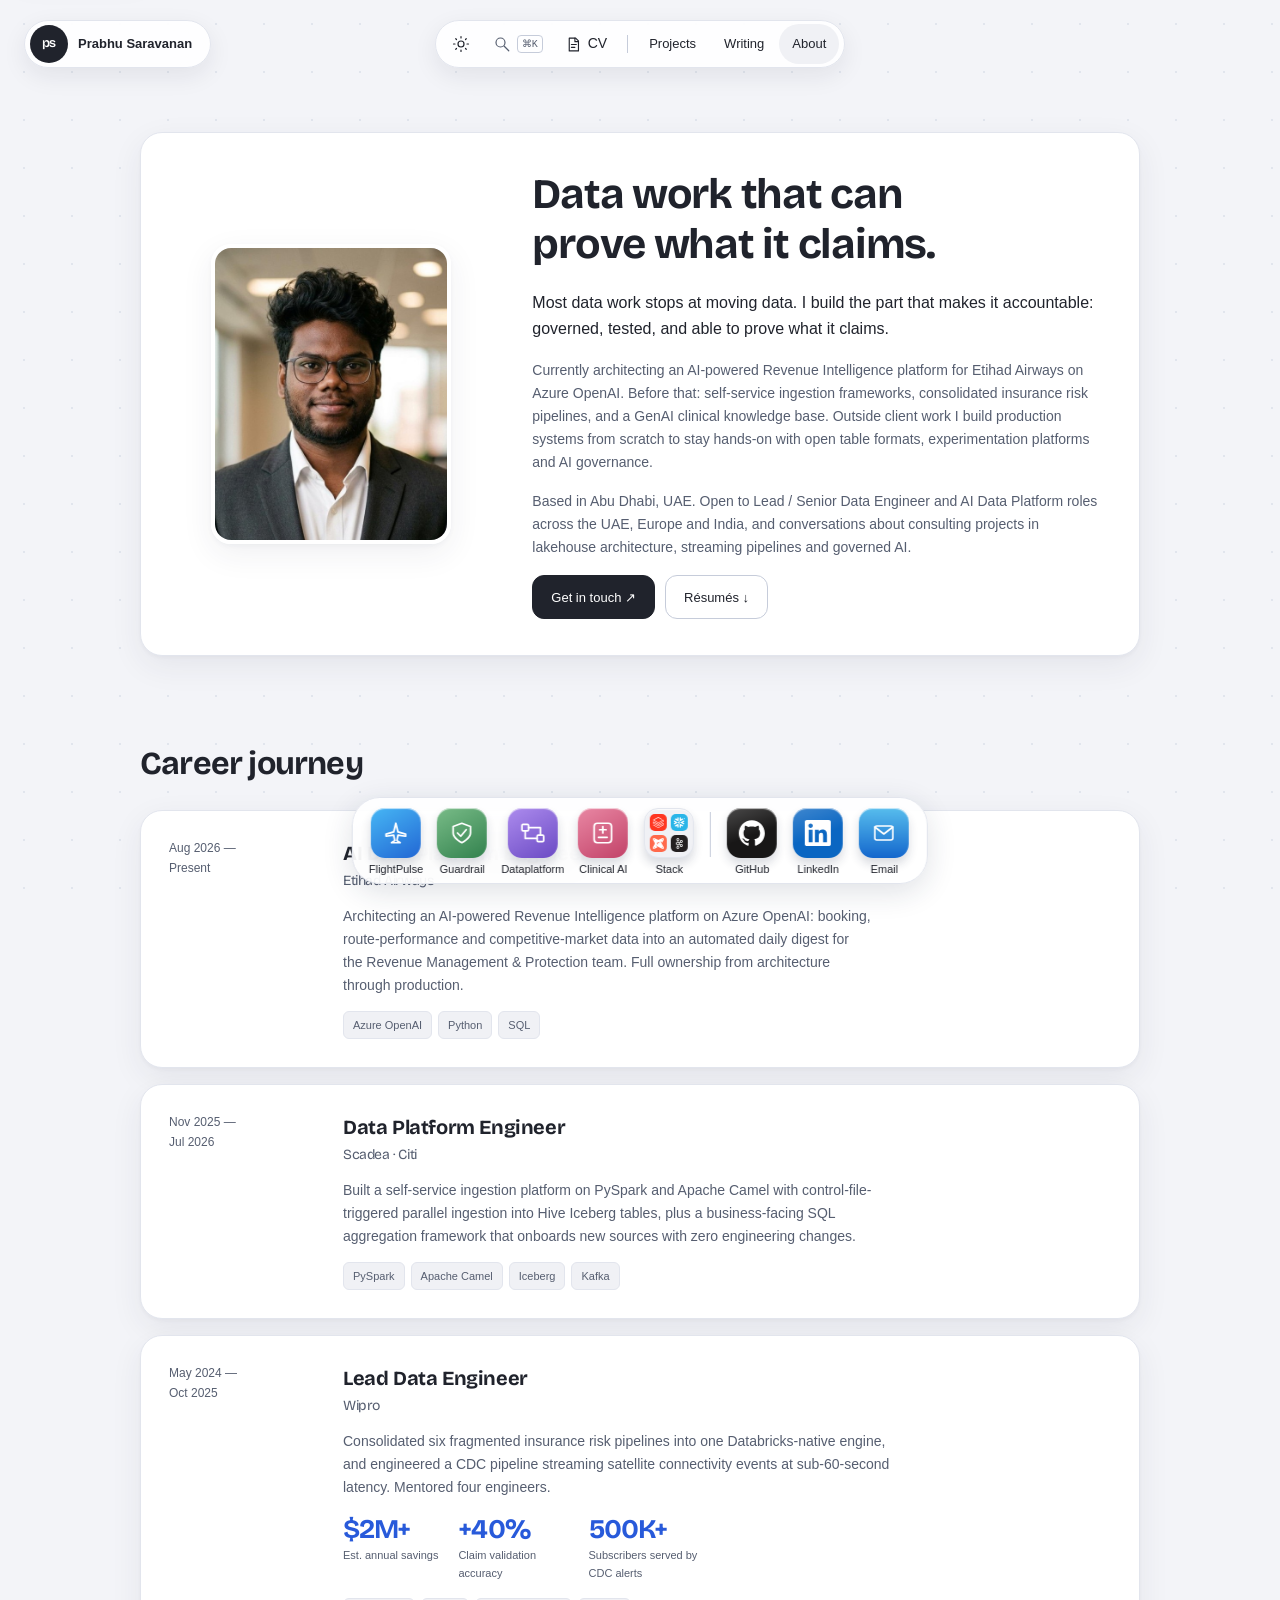
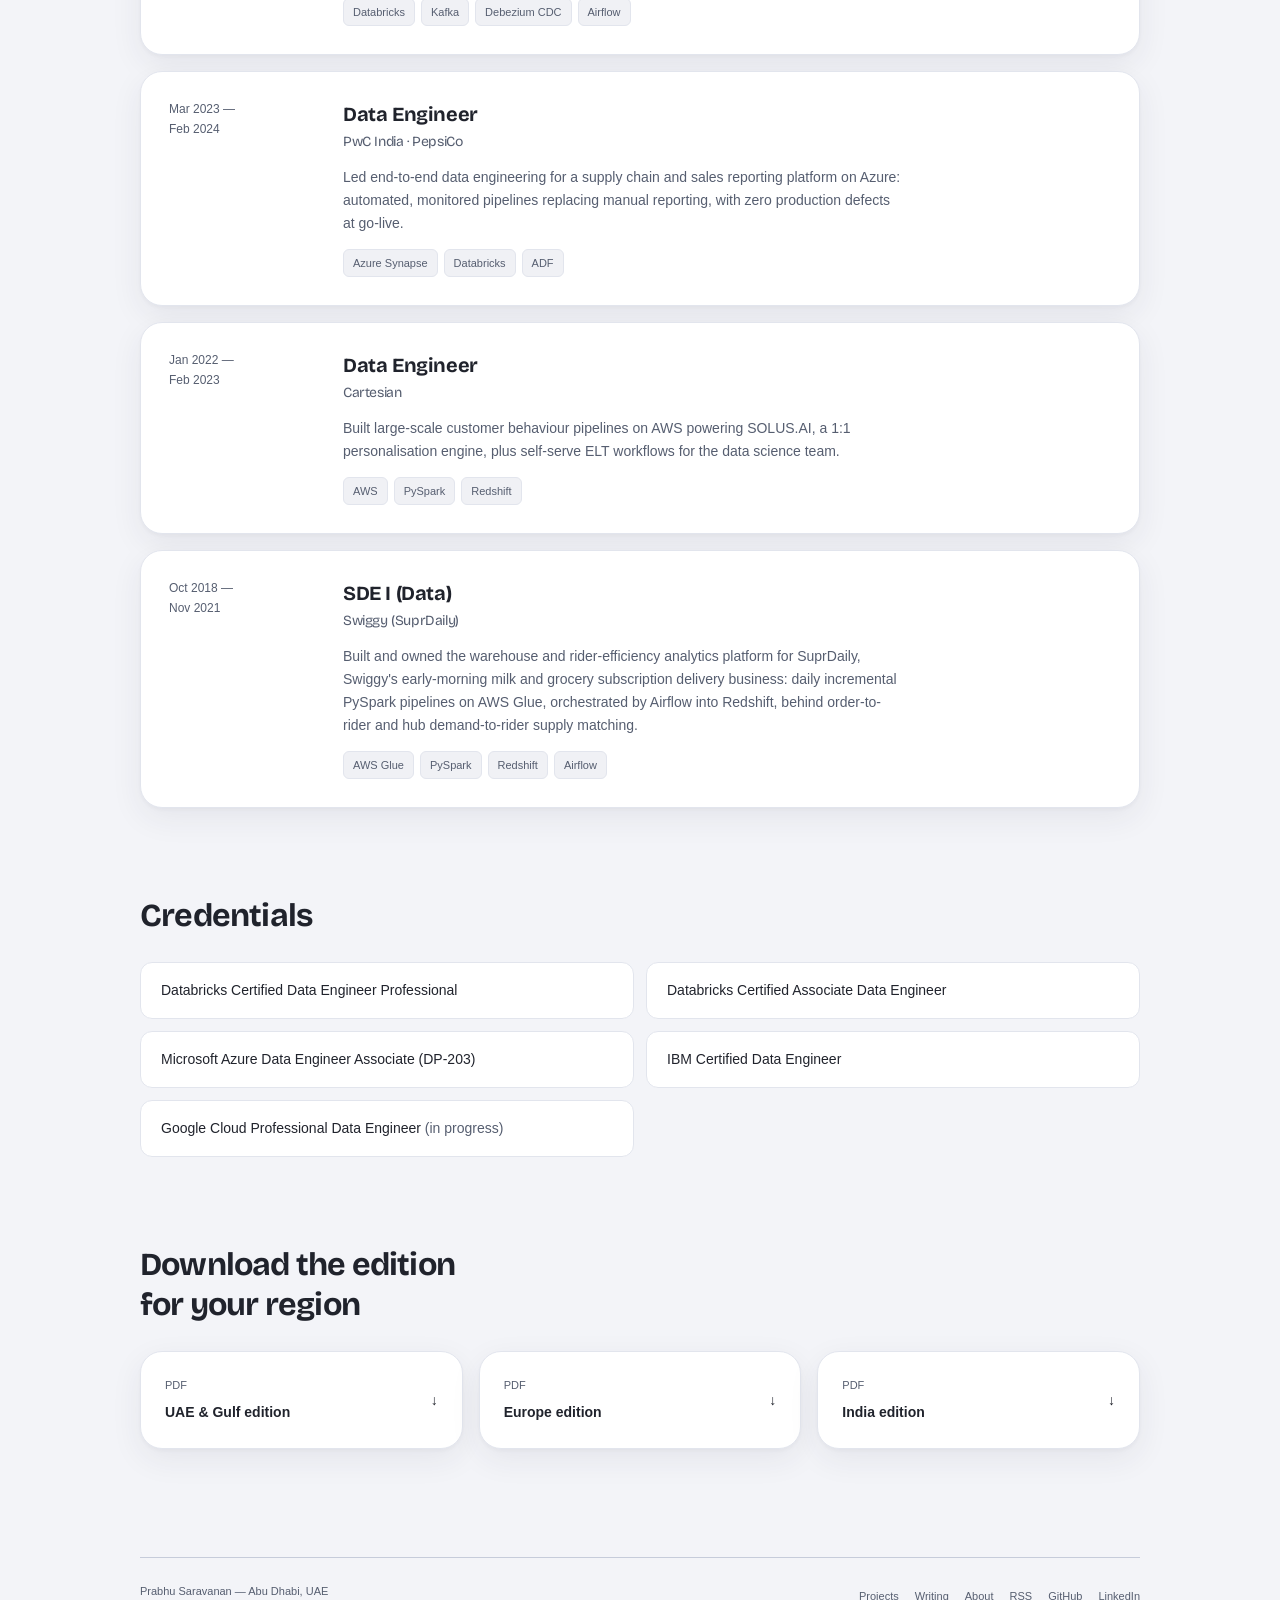
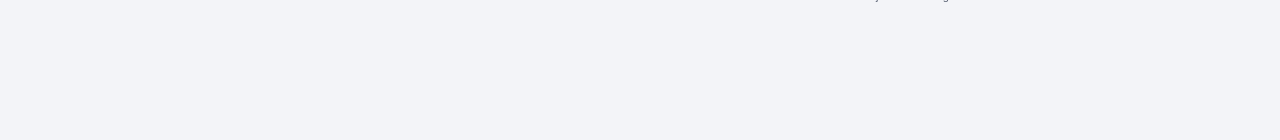
==== commit 29ac1a5a: "Add booking button placeholder and simplify the menu bar - Main button gains a calendar icon. BOOKIN" ====
--- a/about/index.html
+++ b/about/index.html
@@ -13,10 +13,10 @@
 <meta property="og:image" content="https://saravanaprabhu1398-afk.github.io/assets/og-image.png">
 <meta name="twitter:card" content="summary_large_image">
 <meta name="theme-color" content="#f3f4f8">
-<link rel="stylesheet" href="/site.css?v=19">
+<link rel="stylesheet" href="/site.css?v=20">
 <link rel="icon" href="data:image/svg+xml,%3Csvg xmlns='http://www.w3.org/2000/svg' viewBox='0 0 32 32'%3E%3Crect width='32' height='32' rx='16' fill='%2320232c'/%3E%3Ctext x='16' y='21' font-family='Helvetica,Arial,sans-serif' font-size='14' font-weight='700' fill='%23ffffff' text-anchor='middle'%3Eps%3C/text%3E%3C/svg%3E">
 <link rel="preload" href="/assets/fonts/bricolage-grotesque-latin-wght.woff2" as="font" type="font/woff2" crossorigin>
-<script src="/theme.js?v=19"></script>
+<script src="/theme.js?v=20"></script>
 </head>
 <body>
 <!--SHARED:NAV-->
@@ -30,7 +30,7 @@
       <a class="cv-btn" href="/about/#resumes" data-preview="cv"><svg viewBox="0 0 24 24" fill="none" stroke="currentColor" stroke-width="1.6" stroke-linecap="round" stroke-linejoin="round" aria-hidden="true"><path d="M6 3h9l4 4v14H6Z"/><path d="M14 3v5h5M9 12h7M9 16h5"/></svg><span>CV</span></a>
     </div>
     <span class="nav-sep" aria-hidden="true"></span>
-    <nav class="nav-links" id="navLinks" aria-label="Main"><a href="/projects/">Projects</a><a href="/blog/">Writing</a><a href="/about/" aria-current="page">About</a><a href="/#contact">Contact</a></nav>
+    <nav class="nav-links" id="navLinks" aria-label="Main"><a href="/projects/">Projects</a><a href="/blog/">Writing</a><a href="/about/" aria-current="page">About</a></nav>
     <button class="menu-btn" id="menuBtn" aria-label="Menu" aria-expanded="false" aria-controls="navLinks"><span></span></button>
   </div>
 </header>
@@ -136,7 +136,7 @@
     <nav aria-label="Footer"><a href="/projects/">Projects</a><a href="/blog/">Writing</a><a href="/about/">About</a><a href="/feed.xml">RSS</a><a href="https://github.com/saravanaprabhu1398-afk" rel="noopener">GitHub</a><a href="https://www.linkedin.com/in/prabhu-saravanan-a53317226" rel="noopener">LinkedIn</a></nav>
   </div>
 </footer><div class="dock" role="region" aria-label="Projects and contact"><nav class="dock-apps" aria-label="Projects"><a class="dock-app" href="/projects/#project-flightpulse" data-preview="preview-flightpulse" title="FlightPulse: Flight analytics"><span class="dock-icon app-plane"><svg viewBox="0 0 24 24" fill="none" stroke="currentColor" stroke-width="1.6" stroke-linecap="round" stroke-linejoin="round" aria-hidden="true"><path d="m3 13 7-2 2-8 2 8 7 2v2l-7-1-1 5 3 2H8l3-2-1-5-7 1Z"/></svg></span><span>FlightPulse</span></a><a class="dock-app" href="/projects/#project-guardrail" data-preview="preview-guardrail" title="Guardrail: Safe rollouts"><span class="dock-icon app-shield"><svg viewBox="0 0 24 24" fill="none" stroke="currentColor" stroke-width="1.6" stroke-linecap="round" stroke-linejoin="round" aria-hidden="true"><path d="m12 3 8 3v6c0 5-8 9-8 9s-8-4-8-9V6Z"/><path d="m8 12 3 3 5-6"/></svg></span><span>Guardrail</span></a><a class="dock-app" href="/projects/#project-dataplatform" data-preview="preview-dataplatform" title="Dataplatform: Orchestration"><span class="dock-icon app-pipeline"><svg viewBox="0 0 24 24" fill="none" stroke="currentColor" stroke-width="1.6" stroke-linecap="round" stroke-linejoin="round" aria-hidden="true"><rect x="2" y="4" width="6" height="6" rx="1"/><rect x="16" y="14" width="6" height="6" rx="1"/><path d="M5 10v7h11M8 7h11v7"/></svg></span><span>Dataplatform</span></a><a class="dock-app" href="/projects/#project-clinical-document-intelligence" data-preview="preview-clinical-document-intelligence" title="Clinical AI: Governed RAG"><span class="dock-icon app-clinical"><svg viewBox="0 0 24 24" fill="none" stroke="currentColor" stroke-width="1.6" stroke-linecap="round" stroke-linejoin="round" aria-hidden="true"><rect x="4" y="3" width="16" height="18" rx="3"/><path d="M9 9h6M12 6v6M8 16h8"/></svg></span><span>Clinical AI</span></a><a class="dock-app" href="/projects/" data-preview="stack-folder" title="Core stack"><span class="dock-icon dock-folder"><span class="mini" style="--brand:#FF3621"><svg viewBox="0 0 24 24" fill="currentColor" aria-hidden="true"><path d="M.95 14.184L12 20.403l9.919-5.55v2.21L12 22.662l-10.484-5.96-.565.308v.77L12 24l11.05-6.218v-4.317l-.515-.309L12 19.118l-9.867-5.653v-2.21L12 16.805l11.05-6.218V6.32l-.515-.308L12 11.974 2.647 6.681 12 1.388l7.76 4.368.668-.411v-.566L12 0 .95 6.27v.72L12 13.207l9.919-5.55v2.26L12 15.52 1.516 9.56l-.565.308Z"/></svg></span><span class="mini" style="--brand:#29B5E8"><svg viewBox="0 0 24 24" fill="currentColor" aria-hidden="true"><path d="M24 3.459c0 .646-.418 1.18-1.141 1.18-.723 0-1.142-.534-1.142-1.18 0-.647.419-1.18 1.142-1.18.723 0 1.141.533 1.141 1.18zm-.228 0c0-.533-.38-.951-.913-.951s-.913.38-.913.95c0 .533.38.952.913.952.57 0 .913-.419.913-.951zm-1.37-.533h.495c.266 0 .456.152.456.38 0 .153-.076.229-.19.305l.19.266v.038h-.266l-.19-.266h-.229v.266h-.266zm.495.228h-.229v.267h.229c.114 0 .152-.038.152-.114.038-.077-.038-.153-.152-.153zM7.602 12.4c.038-.151.076-.304.076-.456 0-.114-.038-.228-.038-.342-.114-.343-.304-.647-.646-.838l-4.87-2.777c-.685-.38-1.56-.152-1.94.533-.381.685-.153 1.56.532 1.94l2.701 1.56-2.701 1.56c-.685.38-.913 1.256-.533 1.94.38.685 1.256.914 1.94.533l4.832-2.777c.343-.267.571-.533.647-.876zm1.332 2.626c-.266-.038-.57.038-.837.19l-4.832 2.777c-.685.38-.913 1.256-.532 1.94.38.686 1.255.914 1.94.533l2.701-1.56v3.12c0 .8.647 1.408 1.446 1.408.799 0 1.407-.647 1.407-1.408v-5.592c0-.761-.57-1.37-1.293-1.408zm4.946-6.088c.266.038.57-.038.837-.19l4.832-2.777c.685-.38.913-1.256.532-1.94-.38-.686-1.255-.914-1.94-.533l-2.701 1.56V1.975c0-.799-.647-1.408-1.446-1.408-.799 0-1.446.609-1.446 1.408V7.53c0 .76.609 1.37 1.332 1.407zM3.265 5.97l4.832 2.777c.266.152.533.19.837.19.723-.038 1.331-.684 1.331-1.407V1.975c0-.799-.646-1.408-1.407-1.408-.799 0-1.446.647-1.446 1.408v3.12l-2.701-1.56c-.685-.38-1.56-.152-1.94.533-.419.646-.19 1.521.494 1.902zm9.093 6.011a.412.412 0 00-.114-.266l-.57-.571a.346.346 0 00-.267-.114.412.412 0 00-.266.114l-.571.57a.411.411 0 00-.114.267c0 .076.038.19.114.267l.57.57a.345.345 0 00.267.114c.076 0 .19-.038.266-.114l.571-.57a.412.412 0 00.114-.267zm1.598.533L11.94 14.53c-.039.038-.153.114-.229.114h-.608a.411.411 0 01-.267-.114L8.82 12.514a.408.408 0 01-.076-.229v-.608c0-.076.038-.19.114-.267l2.016-2.016a.41.41 0 01.267-.114h.608a.41.41 0 01.267.114l2.016 2.016a.347.347 0 01.114.267v.608c-.076.077-.114.19-.19.229zm5.593 5.44l-4.832-2.777c-.266-.152-.57-.19-.837-.152-.723.038-1.332.684-1.332 1.408v5.554c0 .8.647 1.408 1.408 1.408.799 0 1.446-.647 1.446-1.408v-3.12l2.7 1.56c.686.38 1.561.152 1.941-.533.419-.646.19-1.521-.494-1.94zm2.549-7.533l-2.701 1.56 2.7 1.56c.686.38.914 1.256.533 1.94-.38.685-1.255.913-1.94.533l-4.832-2.778a1.644 1.644 0 01-.647-.798c-.037-.153-.076-.305-.076-.457 0-.114.039-.228.039-.342.114-.343.342-.647.646-.837l4.832-2.778c.685-.38 1.56-.152 1.94.533.457.609.19 1.484-.494 1.864"/></svg></span><span class="mini" style="--brand:#FF694B"><svg viewBox="0 0 24 24" fill="currentColor" aria-hidden="true"><path d="M17.9004 9.3763a8.1488 8.1488 0 0 0-3.0421-3.1206l1.7708.8385a10.2874 10.2874 0 0 1 3.74 3.0007l3.234-5.9295a2.8546 2.8546 0 0 0-.0611-2.9604C22.7566.0371 21.2112-.3409 19.9754.3327l-5.8749 3.2101a4.3612 4.3612 0 0 1-4.1761 0L4.1769.408a2.8545 2.8545 0 0 0-2.9592.0632c-1.1673.7853-1.5452 2.33-.8723 3.5655L3.55 9.9106a4.3612 4.3612 0 0 1 0 4.1772l-3.1272 5.743a2.86 2.86 0 0 0 .085 2.9974c.794 1.1438 2.3225 1.5054 3.5448.8385l6.0581-3.3049a10.2877 10.2877 0 0 1-3.0051-3.7454l-.8374-1.7708a8.148 8.148 0 0 0 3.1206 3.0421l10.5832 5.779c1.2213.666 2.7481.3055 3.5426-.8363a2.8699 2.8699 0 0 0 .0796-3.0018L17.9004 9.3763zm3.3801-7.7351c.6022 0 1.0904.4882 1.0904 1.0904s-.4882 1.0904-1.0904 1.0904-1.0904-.4882-1.0904-1.0904.4882-1.0904 1.0904-1.0904zM2.7442 3.822c-.6022 0-1.0904-.4882-1.0904-1.0904s.4882-1.0904 1.0904-1.0904 1.0904.4882 1.0904 1.0904S3.3464 3.822 2.7442 3.822zm0 18.5363c-.6022 0-1.0904-.4882-1.0904-1.0904 0-.6022.4882-1.0904 1.0904-1.0904s1.0904.4882 1.0904 1.0904c0 .6022-.4882 1.0904-1.0904 1.0904zm10.3585-11.4489c-1.2008-.0035-2.177.9672-2.1805 2.1679a2.1738 2.1738 0 0 0 .7052 1.6091c-1.4872-.2091-2.5234-1.5843-2.3142-3.0716.2091-1.4872 1.5843-2.5234 3.0716-2.3142a2.7194 2.7194 0 0 1 2.3142 2.3142 2.1623 2.1623 0 0 0-1.5963-.7054zm8.1778 11.4489c-.6022 0-1.0904-.4882-1.0904-1.0904 0-.6022.4882-1.0904 1.0904-1.0904s1.0904.4882 1.0904 1.0904c0 .6022-.4882 1.0904-1.0904 1.0904z"/></svg></span><span class="mini" style="--brand:#231F20"><svg viewBox="0 0 24 24" fill="currentColor" aria-hidden="true"><path d="M9.71 2.136a1.43 1.43 0 0 0-2.047 0h-.007a1.48 1.48 0 0 0-.421 1.042c0 .41.161.777.422 1.039l.007.007c.257.264.616.426 1.019.426.404 0 .766-.162 1.027-.426l.003-.007c.261-.262.421-.629.421-1.039 0-.408-.159-.777-.421-1.042H9.71zM8.683 22.295c.404 0 .766-.167 1.027-.429l.003-.008c.261-.261.421-.631.421-1.036 0-.41-.159-.778-.421-1.044H9.71a1.42 1.42 0 0 0-1.027-.432 1.4 1.4 0 0 0-1.02.432h-.007c-.26.266-.422.634-.422 1.044 0 .406.161.775.422 1.036l.007.008c.258.262.617.429 1.02.429zm7.89-4.462c.359-.096.683-.33.882-.684l.027-.052a1.47 1.47 0 0 0 .114-1.067 1.454 1.454 0 0 0-.675-.896l-.021-.014a1.425 1.425 0 0 0-1.078-.132c-.36.091-.684.335-.881.686-.2.349-.241.75-.146 1.119.099.363.33.691.675.896h.002c.346.203.737.239 1.101.144zm-6.405-7.342a2.083 2.083 0 0 0-1.485-.627c-.58 0-1.103.242-1.482.627-.378.385-.612.916-.612 1.507s.233 1.124.612 1.514a2.08 2.08 0 0 0 2.967 0c.379-.39.612-.923.612-1.514s-.233-1.122-.612-1.507zm-.835-2.51c.843.141 1.6.552 2.178 1.144h.004c.092.093.182.196.265.299l1.446-.851a3.176 3.176 0 0 1-.047-1.808 3.149 3.149 0 0 1 1.456-1.926l.025-.016a3.062 3.062 0 0 1 2.345-.306c.77.21 1.465.721 1.898 1.482v.002c.431.757.518 1.626.313 2.408a3.145 3.145 0 0 1-1.456 1.928l-.198.118h-.02a3.095 3.095 0 0 1-2.154.201 3.127 3.127 0 0 1-1.514-.944l-1.444.848a4.162 4.162 0 0 1 0 2.879l1.444.846c.413-.47.939-.789 1.514-.944a3.041 3.041 0 0 1 2.371.319l.048.023v.002a3.17 3.17 0 0 1 1.408 1.906 3.215 3.215 0 0 1-.313 2.405l-.026.053-.003-.005a3.147 3.147 0 0 1-1.867 1.436 3.096 3.096 0 0 1-2.371-.318v-.006a3.156 3.156 0 0 1-1.456-1.927 3.175 3.175 0 0 1 .047-1.805l-1.446-.848a3.905 3.905 0 0 1-.265.294l-.004.005a3.938 3.938 0 0 1-2.178 1.138v1.699a3.09 3.09 0 0 1 1.56.862l.002.004c.565.572.914 1.368.914 2.243 0 .873-.35 1.664-.914 2.239l-.002.009a3.1 3.1 0 0 1-2.21.931 3.1 3.1 0 0 1-2.206-.93h-.002v-.009a3.186 3.186 0 0 1-.916-2.239c0-.875.35-1.672.916-2.243v-.004h.002a3.1 3.1 0 0 1 1.558-.862v-1.699a3.926 3.926 0 0 1-2.176-1.138l-.006-.005a4.098 4.098 0 0 1-1.173-2.874c0-1.122.452-2.136 1.173-2.872h.006a3.947 3.947 0 0 1 2.176-1.144V6.289a3.137 3.137 0 0 1-1.558-.864h-.002v-.004a3.192 3.192 0 0 1-.916-2.243c0-.871.35-1.669.916-2.243l.002-.002A3.084 3.084 0 0 1 8.683 0c.861 0 1.641.355 2.21.932v.002h.002c.565.574.914 1.372.914 2.243 0 .876-.35 1.667-.914 2.243l-.002.005a3.142 3.142 0 0 1-1.56.864v1.692zm8.121-1.129l-.012-.019a1.452 1.452 0 0 0-.87-.668 1.43 1.43 0 0 0-1.103.146h.002c-.347.2-.58.529-.677.896-.095.365-.054.768.146 1.119l.007.009c.2.347.519.579.874.673.357.103.755.059 1.098-.144l.019-.009a1.47 1.47 0 0 0 .657-.885 1.493 1.493 0 0 0-.141-1.118"/></svg></span></span><span>Stack</span></a></nav><span class="dock-divider" aria-hidden="true"></span><nav class="dock-links" aria-label="Elsewhere"><a href="https://github.com/saravanaprabhu1398-afk" rel="noopener"><span class="dock-icon dock-tech" style="--brand:#181717"><svg viewBox="0 0 24 24" fill="currentColor" aria-hidden="true"><path d="M12 .297c-6.63 0-12 5.373-12 12 0 5.303 3.438 9.8 8.205 11.385.6.113.82-.258.82-.577 0-.285-.01-1.04-.015-2.04-3.338.724-4.042-1.61-4.042-1.61C4.422 18.07 3.633 17.7 3.633 17.7c-1.087-.744.084-.729.084-.729 1.205.084 1.838 1.236 1.838 1.236 1.07 1.835 2.809 1.305 3.495.998.108-.776.417-1.305.76-1.605-2.665-.3-5.466-1.332-5.466-5.93 0-1.31.465-2.38 1.235-3.22-.135-.303-.54-1.523.105-3.176 0 0 1.005-.322 3.3 1.23.96-.267 1.98-.399 3-.405 1.02.006 2.04.138 3 .405 2.28-1.552 3.285-1.23 3.285-1.23.645 1.653.24 2.873.12 3.176.765.84 1.23 1.91 1.23 3.22 0 4.61-2.805 5.625-5.475 5.92.42.36.81 1.096.81 2.22 0 1.606-.015 2.896-.015 3.286 0 .315.21.69.825.57C20.565 22.092 24 17.592 24 12.297c0-6.627-5.373-12-12-12"/></svg></span><span>GitHub</span></a><a href="https://www.linkedin.com/in/prabhu-saravanan-a53317226" rel="noopener"><span class="dock-icon dock-tech" style="--brand:#0A66C2"><svg viewBox="0 0 24 24" fill="currentColor" aria-hidden="true"><path d="M20.447 20.452h-3.554v-5.569c0-1.328-.027-3.037-1.852-3.037-1.853 0-2.136 1.445-2.136 2.939v5.667H9.351V9h3.414v1.561h.046c.477-.9 1.637-1.85 3.37-1.85 3.601 0 4.267 2.37 4.267 5.455v6.286zM5.337 7.433c-1.144 0-2.063-.926-2.063-2.065 0-1.138.92-2.063 2.063-2.063 1.14 0 2.064.925 2.064 2.063 0 1.139-.925 2.065-2.064 2.065zm1.782 13.019H3.555V9h3.564v11.452zM22.225 0H1.771C.792 0 0 .774 0 1.729v20.542C0 23.227.792 24 1.771 24h20.451C23.2 24 24 23.227 24 22.271V1.729C24 .774 23.2 0 22.222 0h.003z"/></svg></span><span>LinkedIn</span></a><a href="mailto:prabhu.saravanan.de@gmail.com"><span class="dock-icon dock-mail"><svg viewBox="0 0 24 24" fill="none" stroke="currentColor" stroke-width="1.6" stroke-linecap="round" stroke-linejoin="round" aria-hidden="true"><rect x="3" y="5" width="18" height="14" rx="2"/><path d="m3 6 9 7 9-7"/></svg></span><span>Email</span></a></nav></div><dialog class="project-preview" id="stack-folder" aria-labelledby="stack-folder-title"><div class="preview-window folder-window"><div class="window-bar"><span id="stack-folder-title">Core stack</span><button type="button" data-close-preview aria-label="Close core stack">Close <kbd>Esc</kbd></button></div><p class="folder-note">The tools behind the projects. Pick one to see the work it powers.</p><ul class="folder-grid"><li><a href="/projects/?filter=lakehouse"><span class="folder-icon dock-tech" style="--brand:#FF3621"><svg viewBox="0 0 24 24" fill="currentColor" aria-hidden="true"><path d="M.95 14.184L12 20.403l9.919-5.55v2.21L12 22.662l-10.484-5.96-.565.308v.77L12 24l11.05-6.218v-4.317l-.515-.309L12 19.118l-9.867-5.653v-2.21L12 16.805l11.05-6.218V6.32l-.515-.308L12 11.974 2.647 6.681 12 1.388l7.76 4.368.668-.411v-.566L12 0 .95 6.27v.72L12 13.207l9.919-5.55v2.26L12 15.52 1.516 9.56l-.565.308Z"/></svg></span><strong>Databricks</strong><small>Lakehouse projects</small></a></li><li><a href="/projects/?filter=warehouse"><span class="folder-icon dock-tech" style="--brand:#29B5E8"><svg viewBox="0 0 24 24" fill="currentColor" aria-hidden="true"><path d="M24 3.459c0 .646-.418 1.18-1.141 1.18-.723 0-1.142-.534-1.142-1.18 0-.647.419-1.18 1.142-1.18.723 0 1.141.533 1.141 1.18zm-.228 0c0-.533-.38-.951-.913-.951s-.913.38-.913.95c0 .533.38.952.913.952.57 0 .913-.419.913-.951zm-1.37-.533h.495c.266 0 .456.152.456.38 0 .153-.076.229-.19.305l.19.266v.038h-.266l-.19-.266h-.229v.266h-.266zm.495.228h-.229v.267h.229c.114 0 .152-.038.152-.114.038-.077-.038-.153-.152-.153zM7.602 12.4c.038-.151.076-.304.076-.456 0-.114-.038-.228-.038-.342-.114-.343-.304-.647-.646-.838l-4.87-2.777c-.685-.38-1.56-.152-1.94.533-.381.685-.153 1.56.532 1.94l2.701 1.56-2.701 1.56c-.685.38-.913 1.256-.533 1.94.38.685 1.256.914 1.94.533l4.832-2.777c.343-.267.571-.533.647-.876zm1.332 2.626c-.266-.038-.57.038-.837.19l-4.832 2.777c-.685.38-.913 1.256-.532 1.94.38.686 1.255.914 1.94.533l2.701-1.56v3.12c0 .8.647 1.408 1.446 1.408.799 0 1.407-.647 1.407-1.408v-5.592c0-.761-.57-1.37-1.293-1.408zm4.946-6.088c.266.038.57-.038.837-.19l4.832-2.777c.685-.38.913-1.256.532-1.94-.38-.686-1.255-.914-1.94-.533l-2.701 1.56V1.975c0-.799-.647-1.408-1.446-1.408-.799 0-1.446.609-1.446 1.408V7.53c0 .76.609 1.37 1.332 1.407zM3.265 5.97l4.832 2.777c.266.152.533.19.837.19.723-.038 1.331-.684 1.331-1.407V1.975c0-.799-.646-1.408-1.407-1.408-.799 0-1.446.647-1.446 1.408v3.12l-2.701-1.56c-.685-.38-1.56-.152-1.94.533-.419.646-.19 1.521.494 1.902zm9.093 6.011a.412.412 0 00-.114-.266l-.57-.571a.346.346 0 00-.267-.114.412.412 0 00-.266.114l-.571.57a.411.411 0 00-.114.267c0 .076.038.19.114.267l.57.57a.345.345 0 00.267.114c.076 0 .19-.038.266-.114l.571-.57a.412.412 0 00.114-.267zm1.598.533L11.94 14.53c-.039.038-.153.114-.229.114h-.608a.411.411 0 01-.267-.114L8.82 12.514a.408.408 0 01-.076-.229v-.608c0-.076.038-.19.114-.267l2.016-2.016a.41.41 0 01.267-.114h.608a.41.41 0 01.267.114l2.016 2.016a.347.347 0 01.114.267v.608c-.076.077-.114.19-.19.229zm5.593 5.44l-4.832-2.777c-.266-.152-.57-.19-.837-.152-.723.038-1.332.684-1.332 1.408v5.554c0 .8.647 1.408 1.408 1.408.799 0 1.446-.647 1.446-1.408v-3.12l2.7 1.56c.686.38 1.561.152 1.941-.533.419-.646.19-1.521-.494-1.94zm2.549-7.533l-2.701 1.56 2.7 1.56c.686.38.914 1.256.533 1.94-.38.685-1.255.913-1.94.533l-4.832-2.778a1.644 1.644 0 01-.647-.798c-.037-.153-.076-.305-.076-.457 0-.114.039-.228.039-.342.114-.343.342-.647.646-.837l4.832-2.778c.685-.38 1.56-.152 1.94.533.457.609.19 1.484-.494 1.864"/></svg></span><strong>Snowflake</strong><small>Warehouse projects</small></a></li><li><a href="/projects/?filter=warehouse"><span class="folder-icon dock-tech" style="--brand:#FF694B"><svg viewBox="0 0 24 24" fill="currentColor" aria-hidden="true"><path d="M17.9004 9.3763a8.1488 8.1488 0 0 0-3.0421-3.1206l1.7708.8385a10.2874 10.2874 0 0 1 3.74 3.0007l3.234-5.9295a2.8546 2.8546 0 0 0-.0611-2.9604C22.7566.0371 21.2112-.3409 19.9754.3327l-5.8749 3.2101a4.3612 4.3612 0 0 1-4.1761 0L4.1769.408a2.8545 2.8545 0 0 0-2.9592.0632c-1.1673.7853-1.5452 2.33-.8723 3.5655L3.55 9.9106a4.3612 4.3612 0 0 1 0 4.1772l-3.1272 5.743a2.86 2.86 0 0 0 .085 2.9974c.794 1.1438 2.3225 1.5054 3.5448.8385l6.0581-3.3049a10.2877 10.2877 0 0 1-3.0051-3.7454l-.8374-1.7708a8.148 8.148 0 0 0 3.1206 3.0421l10.5832 5.779c1.2213.666 2.7481.3055 3.5426-.8363a2.8699 2.8699 0 0 0 .0796-3.0018L17.9004 9.3763zm3.3801-7.7351c.6022 0 1.0904.4882 1.0904 1.0904s-.4882 1.0904-1.0904 1.0904-1.0904-.4882-1.0904-1.0904.4882-1.0904 1.0904-1.0904zM2.7442 3.822c-.6022 0-1.0904-.4882-1.0904-1.0904s.4882-1.0904 1.0904-1.0904 1.0904.4882 1.0904 1.0904S3.3464 3.822 2.7442 3.822zm0 18.5363c-.6022 0-1.0904-.4882-1.0904-1.0904 0-.6022.4882-1.0904 1.0904-1.0904s1.0904.4882 1.0904 1.0904c0 .6022-.4882 1.0904-1.0904 1.0904zm10.3585-11.4489c-1.2008-.0035-2.177.9672-2.1805 2.1679a2.1738 2.1738 0 0 0 .7052 1.6091c-1.4872-.2091-2.5234-1.5843-2.3142-3.0716.2091-1.4872 1.5843-2.5234 3.0716-2.3142a2.7194 2.7194 0 0 1 2.3142 2.3142 2.1623 2.1623 0 0 0-1.5963-.7054zm8.1778 11.4489c-.6022 0-1.0904-.4882-1.0904-1.0904 0-.6022.4882-1.0904 1.0904-1.0904s1.0904.4882 1.0904 1.0904c0 .6022-.4882 1.0904-1.0904 1.0904z"/></svg></span><strong>dbt</strong><small>Warehouse projects</small></a></li><li><a href="/projects/?filter=streaming"><span class="folder-icon dock-tech" style="--brand:#231F20"><svg viewBox="0 0 24 24" fill="currentColor" aria-hidden="true"><path d="M9.71 2.136a1.43 1.43 0 0 0-2.047 0h-.007a1.48 1.48 0 0 0-.421 1.042c0 .41.161.777.422 1.039l.007.007c.257.264.616.426 1.019.426.404 0 .766-.162 1.027-.426l.003-.007c.261-.262.421-.629.421-1.039 0-.408-.159-.777-.421-1.042H9.71zM8.683 22.295c.404 0 .766-.167 1.027-.429l.003-.008c.261-.261.421-.631.421-1.036 0-.41-.159-.778-.421-1.044H9.71a1.42 1.42 0 0 0-1.027-.432 1.4 1.4 0 0 0-1.02.432h-.007c-.26.266-.422.634-.422 1.044 0 .406.161.775.422 1.036l.007.008c.258.262.617.429 1.02.429zm7.89-4.462c.359-.096.683-.33.882-.684l.027-.052a1.47 1.47 0 0 0 .114-1.067 1.454 1.454 0 0 0-.675-.896l-.021-.014a1.425 1.425 0 0 0-1.078-.132c-.36.091-.684.335-.881.686-.2.349-.241.75-.146 1.119.099.363.33.691.675.896h.002c.346.203.737.239 1.101.144zm-6.405-7.342a2.083 2.083 0 0 0-1.485-.627c-.58 0-1.103.242-1.482.627-.378.385-.612.916-.612 1.507s.233 1.124.612 1.514a2.08 2.08 0 0 0 2.967 0c.379-.39.612-.923.612-1.514s-.233-1.122-.612-1.507zm-.835-2.51c.843.141 1.6.552 2.178 1.144h.004c.092.093.182.196.265.299l1.446-.851a3.176 3.176 0 0 1-.047-1.808 3.149 3.149 0 0 1 1.456-1.926l.025-.016a3.062 3.062 0 0 1 2.345-.306c.77.21 1.465.721 1.898 1.482v.002c.431.757.518 1.626.313 2.408a3.145 3.145 0 0 1-1.456 1.928l-.198.118h-.02a3.095 3.095 0 0 1-2.154.201 3.127 3.127 0 0 1-1.514-.944l-1.444.848a4.162 4.162 0 0 1 0 2.879l1.444.846c.413-.47.939-.789 1.514-.944a3.041 3.041 0 0 1 2.371.319l.048.023v.002a3.17 3.17 0 0 1 1.408 1.906 3.215 3.215 0 0 1-.313 2.405l-.026.053-.003-.005a3.147 3.147 0 0 1-1.867 1.436 3.096 3.096 0 0 1-2.371-.318v-.006a3.156 3.156 0 0 1-1.456-1.927 3.175 3.175 0 0 1 .047-1.805l-1.446-.848a3.905 3.905 0 0 1-.265.294l-.004.005a3.938 3.938 0 0 1-2.178 1.138v1.699a3.09 3.09 0 0 1 1.56.862l.002.004c.565.572.914 1.368.914 2.243 0 .873-.35 1.664-.914 2.239l-.002.009a3.1 3.1 0 0 1-2.21.931 3.1 3.1 0 0 1-2.206-.93h-.002v-.009a3.186 3.186 0 0 1-.916-2.239c0-.875.35-1.672.916-2.243v-.004h.002a3.1 3.1 0 0 1 1.558-.862v-1.699a3.926 3.926 0 0 1-2.176-1.138l-.006-.005a4.098 4.098 0 0 1-1.173-2.874c0-1.122.452-2.136 1.173-2.872h.006a3.947 3.947 0 0 1 2.176-1.144V6.289a3.137 3.137 0 0 1-1.558-.864h-.002v-.004a3.192 3.192 0 0 1-.916-2.243c0-.871.35-1.669.916-2.243l.002-.002A3.084 3.084 0 0 1 8.683 0c.861 0 1.641.355 2.21.932v.002h.002c.565.574.914 1.372.914 2.243 0 .876-.35 1.667-.914 2.243l-.002.005a3.142 3.142 0 0 1-1.56.864v1.692zm8.121-1.129l-.012-.019a1.452 1.452 0 0 0-.87-.668 1.43 1.43 0 0 0-1.103.146h.002c-.347.2-.58.529-.677.896-.095.365-.054.768.146 1.119l.007.009c.2.347.519.579.874.673.357.103.755.059 1.098-.144l.019-.009a1.47 1.47 0 0 0 .657-.885 1.493 1.493 0 0 0-.141-1.118"/></svg></span><strong>Kafka</strong><small>Streaming projects</small></a></li><li><a href="/projects/?filter=governance"><span class="folder-icon dock-tech" style="--brand:#844FBA"><svg viewBox="0 0 24 24" fill="currentColor" aria-hidden="true"><path d="M1.44 0v7.575l6.561 3.79V3.787zm21.12 4.227l-6.561 3.791v7.574l6.56-3.787zM8.72 4.23v7.575l6.561 3.787V8.018zm0 8.405v7.575L15.28 24v-7.578z"/></svg></span><strong>Terraform</strong><small>Governance projects</small></a></li><li><a href="/projects/?filter=ai"><span class="folder-icon dock-tech" style="--brand:#3776AB"><svg viewBox="0 0 24 24" fill="currentColor" aria-hidden="true"><path d="M14.25.18l.9.2.73.26.59.3.45.32.34.34.25.34.16.33.1.3.04.26.02.2-.01.13V8.5l-.05.63-.13.55-.21.46-.26.38-.3.31-.33.25-.35.19-.35.14-.33.1-.3.07-.26.04-.21.02H8.77l-.69.05-.59.14-.5.22-.41.27-.33.32-.27.35-.2.36-.15.37-.1.35-.07.32-.04.27-.02.21v3.06H3.17l-.21-.03-.28-.07-.32-.12-.35-.18-.36-.26-.36-.36-.35-.46-.32-.59-.28-.73-.21-.88-.14-1.05-.05-1.23.06-1.22.16-1.04.24-.87.32-.71.36-.57.4-.44.42-.33.42-.24.4-.16.36-.1.32-.05.24-.01h.16l.06.01h8.16v-.83H6.18l-.01-2.75-.02-.37.05-.34.11-.31.17-.28.25-.26.31-.23.38-.2.44-.18.51-.15.58-.12.64-.1.71-.06.77-.04.84-.02 1.27.05zm-6.3 1.98l-.23.33-.08.41.08.41.23.34.33.22.41.09.41-.09.33-.22.23-.34.08-.41-.08-.41-.23-.33-.33-.22-.41-.09-.41.09zm13.09 3.95l.28.06.32.12.35.18.36.27.36.35.35.47.32.59.28.73.21.88.14 1.04.05 1.23-.06 1.23-.16 1.04-.24.86-.32.71-.36.57-.4.45-.42.33-.42.24-.4.16-.36.09-.32.05-.24.02-.16-.01h-8.22v.82h5.84l.01 2.76.02.36-.05.34-.11.31-.17.29-.25.25-.31.24-.38.2-.44.17-.51.15-.58.13-.64.09-.71.07-.77.04-.84.01-1.27-.04-1.07-.14-.9-.2-.73-.25-.59-.3-.45-.33-.34-.34-.25-.34-.16-.33-.1-.3-.04-.25-.02-.2.01-.13v-5.34l.05-.64.13-.54.21-.46.26-.38.3-.32.33-.24.35-.2.35-.14.33-.1.3-.06.26-.04.21-.02.13-.01h5.84l.69-.05.59-.14.5-.21.41-.28.33-.32.27-.35.2-.36.15-.36.1-.35.07-.32.04-.28.02-.21V6.07h2.09l.14.01zm-6.47 14.25l-.23.33-.08.41.08.41.23.33.33.23.41.08.41-.08.33-.23.23-.33.08-.41-.08-.41-.23-.33-.33-.23-.41-.08-.41.08z"/></svg></span><strong>Python</strong><small>AI projects</small></a></li></ul></div></dialog>
-<script src="/site.js?v=19"></script>
+<script src="/site.js?v=20"></script>
 <!--/SHARED:FOOT-->
 </body>
 </html>
--- a/site.css
+++ b/site.css
@@ -343,6 +343,7 @@
 .contact h2 { font-size: clamp(28px, 4vw, 40px); line-height: 1.2; letter-spacing: -0.03em; }
 .contact p { color: var(--muted); max-width: 60ch; margin: 16px 0 24px; font-size: 15px; }
 .contact-links { display: flex; flex-wrap: wrap; gap: 10px; }
+.contact-links .btn svg { width: 18px; height: 18px; flex: none; }
 .contact-links .btn { overflow-wrap: anywhere; max-width: 100%; display: block; text-align: center; }
 
 /* Reading surfaces */
